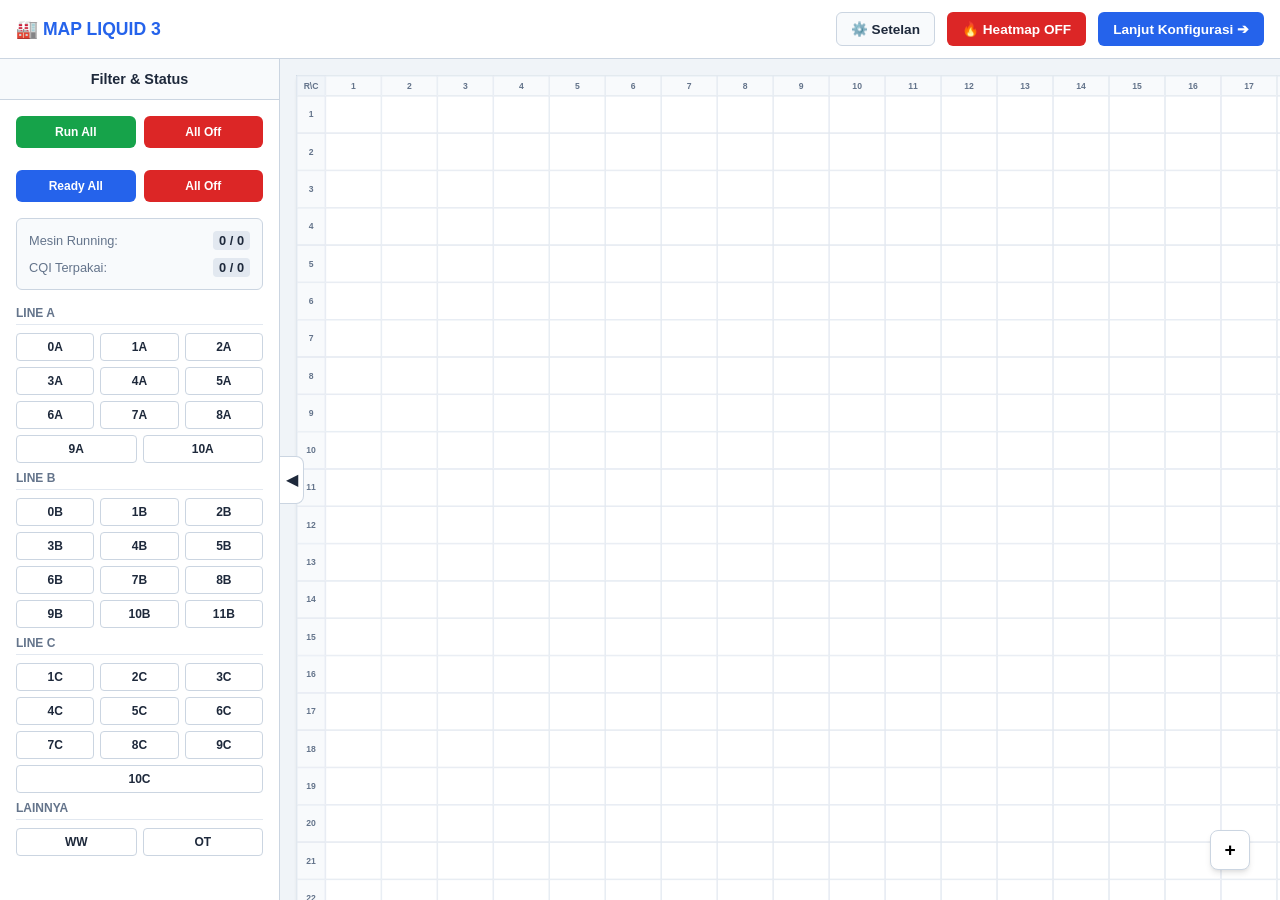
==== index.html @ 35818c17 "Add files via upload" ====
<!DOCTYPE html>
<html lang="id">
<head>
  <meta charset="UTF-8" />
  <meta name="viewport" content="width=device-width, initial-scale=1.0"/>
  <title>MAP LIQUID 3 - Factory UI</title>
  <style>
    :root{
      --bg-main:#f0f4f8; --bg-panel:#ffffff; --border:#cbd5e1; --grid-line:#e2e8f0; --text-main:#1e293b; --text-muted:#64748b;
      --running:#16a34a; --setup:#d97706; --down:#dc2626; --offplan:#e2e8f0; --offplan-text:#64748b; --cqi-ready:#2563eb; --cqi-off:#cbd5e1;
      --shadow:0 4px 6px -1px rgba(0,0,0,0.1), 0 2px 4px -1px rgba(0,0,0,0.06);
    }
    *{box-sizing:border-box;margin:0;padding:0;user-select:none}
    body{font-family:-apple-system,BlinkMacSystemFont,'Segoe UI',Roboto,sans-serif;background:var(--bg-main);color:var(--text-main);display:flex;flex-direction:column;height:100vh;overflow:hidden}

    header{background:var(--bg-panel);border-bottom:1px solid var(--border);padding:12px 16px;display:flex;justify-content:space-between;align-items:center;z-index:30;position:relative}
    .brand{font-weight:700;font-size:1.1rem;color:var(--cqi-ready);display:flex;align-items:center;gap:8px}
    .controls{display:flex;gap:12px;align-items:center}

    .btn{background:#f8fafc;color:var(--text-main);border:1px solid var(--border);padding:8px 14px;border-radius:6px;cursor:pointer;font-size:0.85rem;font-weight:600;display:inline-flex;align-items:center;gap:8px;justify-content:center}
    .btn:hover{background:#f1f5f9;border-color:#94a3b8}
    .btn-primary{background:var(--cqi-ready);color:white;border:1px solid transparent}
    .btn-primary:hover{background:#1d4ed8}
    .btn-success{background:var(--running);color:white;border:1px solid transparent}
    .btn-success:hover{background:#15803d}
    .btn-danger{background:var(--down);color:white;border:1px solid transparent}
    .btn-danger:hover{background:#b91c1c}

    .main-layout{display:flex;flex:1;overflow:hidden;position:relative}
    .side-panel{width:280px;flex-shrink:0;background:var(--bg-panel);border-right:1px solid var(--border);display:flex;flex-direction:column;transition:margin-left .3s ease;z-index:20}
    .side-panel.closed{margin-left:-280px}

    .panel-toggle-btn{position:absolute;left:280px;top:50%;transform:translateY(-50%);width:24px;height:48px;background:white;border:1px solid var(--border);border-left:none;border-radius:0 8px 8px 0;display:flex;align-items:center;justify-content:center;cursor:pointer;z-index:21}
    .side-panel.closed ~ .panel-toggle-btn{left:0}
    .panel-header{padding:12px 16px;border-bottom:1px solid var(--border);background:#f8fafc}
    .panel-header h3{font-size:.9rem;color:var(--text-main);margin:0;font-weight:600;text-align:center}
    .panel-body{padding:16px;overflow-y:auto;flex:1;display:flex;flex-direction:column;gap:16px}

    .stats-box{background:#f8fafc;border:1px solid var(--border);border-radius:6px;padding:12px;font-size:.8rem;color:var(--text-muted);display:flex;flex-direction:column;gap:8px}
    .stat-line{display:flex;justify-content:space-between;align-items:center}
    .stat-val{font-weight:700;color:var(--text-main);background:#e2e8f0;padding:2px 6px;border-radius:4px}

    .ws-group{margin-bottom:8px}
    .ws-group-title{font-size:.75rem;color:var(--text-muted);margin-bottom:8px;font-weight:700;text-transform:uppercase;border-bottom:1px solid var(--grid-line);padding-bottom:4px}
    .ws-group-buttons{display:flex;flex-wrap:wrap;gap:6px}
    .ws-btn{background:#ffffff;color:var(--text-main);border:1px solid var(--border);padding:6px 8px;border-radius:4px;cursor:pointer;font-size:.75rem;font-weight:600;flex:1 1 calc(33% - 6px);text-align:center}
    .ws-btn.active-all{background:#dcfce7;color:#166534;border-color:#22c55e}
    .ws-btn.active-partial{background:#fef9c3;color:#854d0e;border-color:#eab308}

    .map-viewport{flex:1;overflow:auto;background:var(--bg-main);position:relative;cursor:default}
    .grid-wrapper{overflow:hidden;transform-origin:top left;padding:16px}
    .factory-grid{position:relative;display:grid;border:1px solid var(--border);background:white;transform-origin:top left;box-shadow:var(--shadow);width:max-content;height:max-content;transition:padding 0.3s}

    .excel-header{background:#f8fafc;color:var(--text-muted);font-size:.75rem;font-weight:600;display:flex;align-items:center;justify-content:center;border:1px solid var(--grid-line)}
    .excel-corner{background:#f1f5f9}
    .grid-cell{border:1px solid var(--grid-line);min-width:78px;min-height:52px;display:flex;align-items:center;justify-content:center;position:relative;z-index:2}
    .grid-cell.drag-over{background:rgba(37,99,235,0.1);border:2px dashed var(--cqi-ready)}

    .line-box{position:relative;border:2px dashed #3b82f6;background:rgba(239,246,255,0.25);z-index:1;display:flex;flex-direction:column}
    .line-box .line-box-header{font-size:.75rem;font-weight:700;color:#60a5fa;background:#bfdbfe;padding:4px 8px;width:max-content}

    .node{width:94%;height:90%;display:flex;align-items:center;justify-content:center;font-weight:600;font-size:.8rem;text-align:center;cursor:pointer;border-radius:6px;position:relative}
    .node-machine.OFF{background:var(--offplan);color:var(--offplan-text);border:1px solid var(--border)}
    .node-machine.RUNNING{background:var(--running);color:white;box-shadow:0 2px 8px rgba(22,163,74,0.4)}
    .node-cqi.OFF{background:var(--cqi-off);color:var(--text-muted);border:1px solid var(--border)}
    .node-cqi.READY{background:var(--cqi-ready);color:white;box-shadow:0 2px 8px rgba(37,99,235,0.4)}
    .node-label{background:#f8fafc;color:#475569;border:1px solid #cbd5e1;font-size:.8rem;font-weight:800;border-radius:4px;box-shadow:0 1px 2px rgba(0,0,0,0.05)}

    .node-machine.planned{border:2px solid currentColor;box-shadow:0 0 0 3px white,0 0 14px rgba(37,99,235,0.55)}
    .node-cqi.planned-target{border:3px solid #0f172a;box-shadow:0 0 0 3px white,0 0 18px rgba(37,99,235,0.45)}
    .heatmap-badge{position:absolute;right:4px;top:4px;z-index:12;background:#1e293b;color:#fff;border-radius:4px;padding:1px 4px;font-size:9px;font-weight:800}

    .heatmap-legend{position:fixed;left:24px;bottom:24px;z-index:1001;background:rgba(255,255,255,0.96);border:1px solid var(--border);border-radius:10px;padding:10px 12px;box-shadow:var(--shadow);display:none}
    .heatmap-legend.active{display:block}
    .heatmap-legend-title{font-size:11px;font-weight:800;margin-bottom:7px}
    .heatmap-legend-row{display:flex;align-items:center;gap:7px;font-size:10px;margin:4px 0}
    .heatmap-dot{width:10px;height:10px;border-radius:50%;border:1px solid rgba(0,0,0,0.1)}

    .zoom-controls{position:fixed;bottom:30px;right:30px;display:flex;gap:8px;z-index:1000}
    .zoom-btn{background:white;border:1px solid var(--border);width:40px;height:40px;border-radius:8px;cursor:pointer;font-size:1.2rem;font-weight:bold;box-shadow:var(--shadow);display:inline-flex;align-items:center;justify-content:center}

    .toast-container{position:fixed;top:70px;right:24px;z-index:9999;display:flex;flex-direction:column;gap:10px}
    .toast{background:white;border-left:4px solid var(--cqi-ready);box-shadow:var(--shadow);padding:12px 16px;border-radius:6px;font-size:.85rem;font-weight:600;display:flex;align-items:center;gap:8px}
    .toast.success{border-left-color:var(--running)}

    /* MODE EDIT KUSTOMISASI */
    body.mode-edit .node { cursor: grab; }
    body.mode-edit .node:active { cursor: grabbing; }
    body.mode-edit .factory-grid { padding: 0 100px 100px 0; background:#f8fafc; }
    body.mode-edit .line-box { pointer-events: auto; cursor: pointer; transition: 0.2s; }
    body.mode-edit .line-box:hover { background: rgba(59, 130, 246, 0.4); border-style: solid; }
    
    .del-btn { position:absolute; top:-8px; right:-8px; background:#ef4444; color:white; border-radius:50%; width:20px; height:20px; font-size:10px; line-height:20px; text-align:center; cursor:pointer; display:none; z-index:15; border: 1px solid white;}
    body.mode-edit .del-btn { display:block; }
    
    /* MODAL POPUP SETTINGS & NODE EDITOR */
    .modal-overlay{position:fixed;top:0;left:0;width:100%;height:100%;background:rgba(15,23,42,0.5);display:flex;align-items:center;justify-content:center;z-index:2000;opacity:0;pointer-events:none;transition:opacity .2s ease}
    .modal-overlay.active{opacity:1;pointer-events:auto}
    .modal-card{background:white;border-radius:12px;width:380px;padding:24px;box-shadow:0 20px 25px -5px rgba(0,0,0,0.1);} /* overflow dihapus */
    .modal-card h3{margin-bottom:16px;color:var(--text-main);font-size:1.1rem;border-bottom:1px solid var(--grid-line);padding-bottom:8px;}
    
    .menu-list{display:flex;flex-direction:column;gap:10px;}
    .menu-list .btn { justify-content: flex-start; padding: 10px 14px; }
    
    .form-group{margin-bottom:12px;display:flex;flex-direction:column;gap:6px;}
    .form-group label { font-size: 0.8rem; font-weight: 700; color: var(--text-muted); }
    .form-control{border:1px solid var(--border);padding:8px 12px;border-radius:6px;outline:none;font-size:0.9rem;}
    .form-control:focus { border-color: var(--cqi-ready); }
    .modal-actions{display:flex;justify-content:flex-end;gap:8px;margin-top:24px}
  </style>
</head>
<body class="mode-landing">
  <header>
    <div class="brand">🏭 MAP LIQUID 3</div>
    <div class="controls">
      <button id="settingsBtn" class="btn" onclick="handleSettingsClick()">⚙️ Setelan</button>
      <button id="menuHeatmapBtn" class="btn btn-danger control-landing" onclick="toggleHeatmap()">🔥 Heatmap OFF</button>
      <button id="goConfigBtn" class="btn btn-primary control-landing" onclick="goToConfig()">Lanjut Konfigurasi ➔</button>
    </div>
  </header>

  <div class="toast-container" id="toastContainer"></div>

  <div class="main-layout">
    <div class="side-panel control-landing" id="sidePanel">
      <div class="panel-header"><h3>Filter & Status</h3></div>
      <div class="panel-body">
        <div style="display:flex;gap:8px">
          <button class="btn btn-success" style="flex:1;font-size:.75rem;" onclick="setAllMachinesRunning()">Run All</button>
          <button class="btn btn-danger" style="flex:1;font-size:.75rem;" onclick="setAllMachinesOff()">All Off</button>
        </div>
        <div style="display:flex;gap:8px;margin-top:6px">
          <button class="btn btn-primary" style="flex:1;font-size:.75rem;" onclick="setAllCqiReady()">Ready All</button>
          <button class="btn btn-danger" style="flex:1;font-size:.75rem;" onclick="setAllCqiOff()">All Off</button>
        </div>

        <div class="stats-box">
          <div class="stat-line"><span>Mesin Running:</span> <span class="stat-val" id="statMachine">0 / 0</span></div>
          <div class="stat-line"><span>CQI Terpakai:</span> <span class="stat-val" id="statCqi">0 / 0</span></div>
        </div>

        <div id="wsBtnContainer"></div>
      </div>
    </div>

    <div class="panel-toggle-btn control-landing" onclick="toggleSidePanel()" id="panelToggleBtn">◀</div>

    <div class="map-viewport" id="mapViewport">
      <div class="grid-wrapper" id="gridWrapper">
        <div class="factory-grid" id="factoryGrid"></div>
      </div>
    </div>

    <div class="heatmap-legend" id="heatmapLegend">
      <div class="heatmap-legend-title">🔥 MANHATTAN ROUTE (WORKSTATION ENTRY)</div>
      <div class="heatmap-legend-row"><span class="heatmap-dot" style="background: conic-gradient(#ef4444, #f59e0b, #22c55e, #3b82f6, #a855f7, #ef4444);"></span><span>Setiap CQI memiliki warna unik (Mesin, Garis & CQI)</span></div>
      <div class="heatmap-legend-row"><span>Rute: Mesin ➔ (Label WS) ➔ (Checkpoint Lintas A/B/C) ➔ CQI</span></div>
    </div>

    <div class="zoom-controls">
      <button class="zoom-btn" id="zoomOutBtn" onclick="zoomOut()" style="display:none">-</button>
      <button class="zoom-btn" id="zoomInBtn" onclick="zoomIn()">+</button>
    </div>
  </div>

  <!-- MODAL PENGATURAN (SETTINGS) -->
  <div class="modal-overlay" id="settingsModal">
    <div class="modal-card">
      <h3>Pengaturan Map</h3>
      <div class="menu-list">
         <button class="btn" onclick="activateEditMode()">✏️ Edit Map</button>
         <button class="btn" onclick="openNodeModal('machine')">➕ Tambah Mesin</button>
         <button class="btn" onclick="openNodeModal('cqi')">➕ Tambah CQI</button>
         <button class="btn" onclick="openNodeModal('label')">➕ Tambah Label</button>
         <button class="btn" onclick="openNodeModal('line')">🔲 Tambah Batas Line</button>
         <button class="btn btn-success" onclick="exportMapJson()">💾 Save map.json</button>
      </div>
      <div class="modal-actions">
         <button class="btn" onclick="closeSettingsModal()">Tutup</button>
      </div>
    </div>
  </div>

  <!-- MODAL EDITOR / PENAMBAHAN NODE -->
  <div class="modal-overlay" id="nodeModal">
    <div class="modal-card">
      <h3 id="modalTitle">Kustomisasi Object</h3>
      <div id="modalFormContainer"></div>
      <div class="modal-actions">
        <button class="btn" onclick="closeNodeModal()">Batal</button>
        <button id="modalSaveBtn" class="btn btn-primary" onclick="submitNodeModal()">Simpan</button>
      </div>
    </div>
  </div>

  <script src="brain.js"></script>
  <script>
    let mapData = { machines: [], cqis: [], labels: [], lines: [] };
    let currentZoom = null, initialFitZoom = null, showHeatmap = false, activePlanning = null;
    let editMode = false, draggedNode = null;
    let activeModalType = null, editingNodeId = null;
    let totalCols = 55, totalRows = 20;

    const mapViewport = document.getElementById('mapViewport');

    function showToast(msg, type='info'){
      const container = document.getElementById('toastContainer');
      const t = document.createElement('div'); t.className = `toast ${type}`;
      t.innerHTML = `<span>${type==='success'?'✅':'ℹ️'}</span> ${msg}`; 
      container.appendChild(t);
      setTimeout(()=> { if(t.parentNode) t.remove(); }, 2500);
    }

    let isWheelTicking = false;
    mapViewport.addEventListener('wheel', function(e){
      if (e.deltaY === 0) return;
      e.preventDefault();
      if (!isWheelTicking) {
        window.requestAnimationFrame(() => {
          mapViewport.scrollLeft += e.deltaY;
          isWheelTicking = false;
        });
        isWheelTicking = true;
      }
    }, { passive: false });

    async function loadMap(){
      try{
        const res = await fetch('https://raw.githubusercontent.com/IPCQuality/PLANING-MAKER/refs/heads/main/data/map.json');
        if (!res.ok) throw new Error(); 
        mapData = await res.json();
      } catch(e) {
        try { 
            const resL = await fetch('map.json'); 
            if (resL.ok) mapData = await resL.json(); 
        } catch(err) {}
      }

      const normalizeNode = (n) => {
        if (n.position) { n.row = n.position.row; n.col = n.position.col; }
        return n;
      };
      mapData.machines = (mapData.machines || []).map(normalizeNode);
      mapData.cqis = (mapData.cqis || []).map(normalizeNode);
      mapData.labels = (mapData.labels || []).map(normalizeNode);
      mapData.lines = mapData.lines || [];

      calculateGridBounds();
      initializeStatuses(); 
      renderWorkstationButtons();
      applyZoom(true);
    }

    function calculateGridBounds() {
      let maxR = 20, maxC = 55;
      const checkMax = (r, c) => { if(r > maxR) maxR = r; if(c > maxC) maxC = c; };
      
      mapData.machines.forEach(n => checkMax(n.row, n.col));
      mapData.cqis.forEach(n => checkMax(n.row, n.col));
      mapData.labels.forEach(n => checkMax(n.row, n.col));
      mapData.lines.forEach(l => checkMax((l.row || 1) + (l.height || 1) - 1, (l.col || 1) + (l.width || 1) - 1));

      let buffer = editMode ? 10 : 2;
      totalRows = maxR + buffer; 
      totalCols = maxC + buffer; 
    }

    function initializeStatuses(){
      try{ 
          const raw = sessionStorage.getItem('active_planning'); 
          activePlanning = raw ? JSON.parse(raw) : null; 
      }catch(e){}

      const saved = localStorage.getItem('factory_internal_storage');
      if (saved){
        try{
          const parsed = JSON.parse(saved);
          if (parsed.machines) parsed.machines.forEach(sm=>{ let m = mapData.machines.find(x=>x.id===sm.id); if(m) m.status = sm.status; });
          if (parsed.cqis) parsed.cqis.forEach(sc=>{ let c = mapData.cqis.find(x=>x.id===sc.id); if(c) c.status = sc.status; });
        }catch(e){}
      } else {
        mapData.machines.forEach(m=>m.status = m.status === 'RUNNING' ? 'RUNNING' : 'OFF');
        mapData.cqis.forEach(c=>c.status = c.status === 'READY' ? 'READY' : 'OFF');
      }

      if (activePlanning && Array.isArray(activePlanning.slots)) {
          showHeatmap = true;
          document.getElementById('menuHeatmapBtn').innerText = '🔥 Heatmap ON';
          document.getElementById('menuHeatmapBtn').className = 'btn btn-success';
          document.getElementById('heatmapLegend').classList.add('active');
      }

      renderGrid();
    }

    function renderWorkstationButtons(){
      const container = document.getElementById('wsBtnContainer'); 
      if(!container) return; 
      container.innerHTML = '';

      const groups = [
        { title: "LINE A", keys: ["0A","1A","2A","3A","4A","5A","6A","7A","8A","9A","10A"] },
        { title: "LINE B", keys: ["0B","1B","2B","3B","4B","5B","6B","7B","8B","9B","10B","11B"] },
        { title: "LINE C", keys: ["1C","2C","3C","4C","5C","6C","7C","8C","9C","10C"] },
        { title: "LAINNYA", keys: ["WW","OT"] }
      ];

      groups.forEach(g=>{
        let box = document.createElement('div'); box.className = 'ws-group';
        box.innerHTML = `<div class="ws-group-title">${g.title}</div>`;
        let btns = document.createElement('div'); btns.className = 'ws-group-buttons';
        g.keys.forEach(k=>{
          let b = document.createElement('button'); b.className = 'ws-btn'; b.innerText = k; b.id = 'ws-btn-' + k;
          b.onclick = ()=>toggleWorkstation(k); btns.appendChild(b);
        });
        box.appendChild(btns); container.appendChild(box);
      });
      updateStatsAndButtons();
    }

    function updateStatsAndButtons(){
      document.getElementById('statMachine').innerText = `${mapData.machines.filter(m=>m.status==='RUNNING').length} / ${mapData.machines.length}`;
      document.getElementById('statCqi').innerText = `${mapData.cqis.filter(c=>c.status==='READY').length} / ${mapData.cqis.length}`;
      
      if (typeof BrainAI === 'undefined' || typeof BrainAI.WORKSTATIONS === 'undefined') return;
      
      for (let k in BrainAI.WORKSTATIONS){
        let b = document.getElementById('ws-btn-' + k); if(!b) continue;
        let macs = mapData.machines.filter(m => BrainAI.WORKSTATIONS[k].some(x => BrainAI.normalizeName(m.name) === BrainAI.normalizeName(x)));
        if (macs.length === 0) { b.className = 'ws-btn'; continue; }
        if (macs.every(m => m.status === 'RUNNING')) b.className = 'ws-btn active-all';
        else if (macs.some(m => m.status === 'RUNNING')) b.className = 'ws-btn active-partial';
        else b.className = 'ws-btn';
      }
    }

    function toggleWorkstation(wsKey){
      if (typeof BrainAI === 'undefined' || typeof BrainAI.WORKSTATIONS === 'undefined' || !BrainAI.WORKSTATIONS[wsKey]) return;
      let macs = mapData.machines.filter(m => BrainAI.WORKSTATIONS[wsKey].some(x => BrainAI.normalizeName(m.name) === BrainAI.normalizeName(x)));
      let tgt = macs.every(m => m.status === 'RUNNING') ? 'OFF' : 'RUNNING';
      macs.forEach(m=>m.status = tgt); 
      renderGrid();
    }

    function toggleSidePanel(){ 
      const p = document.getElementById('sidePanel'); 
      p.classList.toggle('closed'); 
      document.getElementById('panelToggleBtn').innerText = p.classList.contains('closed') ? '▶' : '◀'; 
      setTimeout(()=>applyZoom(false), 310); 
    }

    function toggleHeatmap(){ 
      if(!activePlanning){ showToast("Tidak ada plan aktif dari Config!", "error"); return; } 
      showHeatmap = !showHeatmap;
      
      const btn = document.getElementById('menuHeatmapBtn');
      if (showHeatmap) {
          btn.innerText = '🔥 Heatmap ON';
          btn.className = 'btn btn-success';
          document.getElementById('heatmapLegend').classList.add('active');
      } else {
          btn.innerText = '🔥 Heatmap OFF';
          btn.className = 'btn btn-danger';
          document.getElementById('heatmapLegend').classList.remove('active');
      }
      renderGrid(); 
    }

    function handleSettingsClick() {
        if (editMode) {
            editMode = false;
            document.body.classList.remove('mode-edit');
            document.getElementById('settingsBtn').innerHTML = '⚙️ Setelan';
            document.getElementById('settingsBtn').classList.remove('btn-success');
            
            document.querySelectorAll('.control-landing').forEach(el => el.style.display = '');
            calculateGridBounds();
            renderGrid();
            showToast("Keluar dari Mode Edit", "success");
        } else {
            document.getElementById('settingsModal').classList.add('active');
        }
    }

    function closeSettingsModal() {
        document.getElementById('settingsModal').classList.remove('active');
    }

    function activateEditMode() {
        closeSettingsModal();
        editMode = true;
        document.body.classList.add('mode-edit');
        
        let btn = document.getElementById('settingsBtn');
        btn.innerHTML = '✔️ Selesai Edit';
        btn.classList.add('btn-success');
        
        document.querySelectorAll('.control-landing').forEach(el => el.style.display = 'none');
        
        calculateGridBounds();
        renderGrid();
        showToast("Mode Edit Aktif: Bisa Drag/Drop, Edit (Klik), atau Hapus", "info");
    }

    function cycleStatus(node, type){ 
      if (type === 'machine') {
          node.status = node.status === 'RUNNING' ? 'OFF' : 'RUNNING';
      } else if (type === 'cqi') {
          node.status = node.status === 'READY' ? 'OFF' : 'READY';
      }
      renderGrid(); 
    }

    function renderGrid(){
      const grid = document.getElementById('factoryGrid');
      grid.innerHTML = '';

      const fragment = document.createDocumentFragment();

      grid.style.gridTemplateColumns = `40px repeat(${totalCols}, 78px)`;
      grid.style.gridTemplateRows = `28px repeat(${totalRows}, 52px)`;

      const cellMap = {};

      let corner = document.createElement('div'); corner.className = 'excel-header excel-corner'; corner.innerText = 'R\\C';
      corner.style.gridRow = '1'; corner.style.gridColumn = '1'; fragment.appendChild(corner);

      for (let c=1; c<=totalCols; c++){
        let h = document.createElement('div'); h.className = 'excel-header'; h.innerText = c;
        h.style.gridRow = '1'; h.style.gridColumn = `${c+1}`; fragment.appendChild(h);
      }
      for (let r=1; r<=totalRows; r++){
        let h = document.createElement('div'); h.className = 'excel-header'; h.innerText = r;
        h.style.gridRow = `${r+1}`; h.style.gridColumn = '1'; fragment.appendChild(h);
        for (let c=1; c<=totalCols; c++){
          let cell = document.createElement('div'); cell.className = 'grid-cell'; cell.dataset.row = r; cell.dataset.col = c;
          cell.style.gridRow = `${r+1}`; cell.style.gridColumn = `${c+1}`;
          
          cell.ondragover = e => { if(editMode){ e.preventDefault(); cell.classList.add('drag-over'); } };
          cell.ondragleave = e => { cell.classList.remove('drag-over'); };
          cell.ondrop = e => handleDrop(e, r, c, cell);

          cellMap[`${r}-${c}`] = cell;
          fragment.appendChild(cell);
        }
      }

      if (Array.isArray(mapData.lines)){
        mapData.lines.forEach(line=>{
          let lEl = document.createElement('div'); lEl.className = 'line-box'; lEl.id = line.id;
          const row = Math.max(1, (line.row||1));
          const col = Math.max(1, (line.col||1));
          const width = Math.max(1, (line.width||1));
          const height = Math.max(1, (line.height||1));

          lEl.style.gridRow = `${row + 1} / span ${height}`; lEl.style.gridColumn = `${col + 1} / span ${width}`;
          if (line.borderColor) lEl.style.borderColor = line.borderColor;

          let headerStyle = line.textColor ? `style="color:${line.textColor}"` : '';
          lEl.innerHTML = `<div class="line-box-header" ${headerStyle}>${line.name}</div>`;
          
          if(editMode){
            lEl.onclick = (e) => { e.stopPropagation(); openEditModal(line, 'line'); };
          } else {
            lEl.style.pointerEvents = 'none';
          }

          fragment.appendChild(lEl);
        });
      }

      const assignments = new Map();
      const plannedCqiIds = new Set();
      const cqiColors = ['#e11d48', '#d97706', '#65a30d', '#059669', '#0891b2', '#0284c7', '#4f46e5', '#7c3aed', '#c026d3', '#be123c', '#b45309', '#4d7c0f', '#047857', '#0f766e', '#0369a1', '#4338ca', '#6d28d9', '#a21caf', '#9f1239', '#ea580c'];
      let cqiColorMap = {};

      if (activePlanning && Array.isArray(activePlanning.slots)){
        activePlanning.slots.forEach((s, idx) => {
          if (s && s.cqi && s.machines) {
            cqiColorMap[s.cqi.id] = cqiColors[idx % cqiColors.length];
            s.machines.forEach(m => assignments.set(String(m.id || m.name).trim(), s.cqi));
            if (s.machines.length > 0) plannedCqiIds.add(s.cqi.id);
          }
        });
      }

      const appendNode = (node, type) => {
        let cell = cellMap[`${node.row}-${node.col}`];
        if (!cell) return;
        let div = document.createElement('div'); div.className = `node node-${type} ${node.status || ''}`;
        div.id = node.id; div.innerHTML = `<span>${node.name}</span>`;

        if (type === 'machine') {
            let planCqi = assignments.get(String(node.id || node.name).trim());
            if (planCqi) {
                div.classList.add('planned');
                let nodeColor = cqiColorMap[planCqi.id] || '#16a34a';
                if (showHeatmap && !editMode) {
                    div.style.backgroundColor = nodeColor; div.style.borderColor = nodeColor; div.style.color = '#ffffff';
                    div.style.boxShadow = `0 2px 8px ${nodeColor}80`;
                    div.innerHTML += `<span class="heatmap-badge" style="background:#ffffff; color:${nodeColor};">${planCqi.name}</span>`;
                }
            }
        } else if (type === 'cqi') {
            if (plannedCqiIds.has(node.id)) {
                div.classList.add('planned-target');
                let nodeColor = cqiColorMap[node.id] || '#16a34a';
                if (showHeatmap && !editMode) {
                    div.style.backgroundColor = nodeColor; div.style.borderColor = nodeColor; div.style.color = '#ffffff';
                    div.style.boxShadow = `0 0 0 3px white, 0 0 18px ${nodeColor}`;
                }
            }
        }

        if (editMode) {
          div.draggable = true;
          div.ondragstart = (e) => {
            draggedNode = { id: node.id, type: type };
            e.dataTransfer.effectAllowed = 'move';
            setTimeout(() => div.style.opacity = '0.5', 0);
          };
          div.ondragend = () => { div.style.opacity = '1'; draggedNode = null; };
          div.onclick = (e) => { e.stopPropagation(); openEditModal(node, type); };

          let d = document.createElement('div'); d.className = 'del-btn'; d.innerText = 'X';
          d.onclick = (e) => { e.stopPropagation(); deleteNode(node.id, type); };
          div.appendChild(d);
        } else {
          // Bind fungsi klik secara eksplisit saat tidak dalam mode edit
          if (type === 'machine' || type === 'cqi') {
              div.onclick = (e) => {
                  e.stopPropagation();
                  cycleStatus(node, type);
              };
          }
        }
        
        cell.appendChild(div);
      };

      mapData.machines.forEach(m=>appendNode(m,'machine'));
      mapData.cqis.forEach(c=>appendNode(c,'cqi'));
      mapData.labels.forEach(l=>appendNode(l,'label'));

      if (showHeatmap && assignments.size > 0 && !editMode){
        const svgNS = "http://www.w3.org/2000/svg"; let svg = document.createElementNS(svgNS,"svg");
        svg.style.position = "absolute"; svg.style.top = "0"; svg.style.left = "0"; svg.style.width = "100%"; svg.style.height = "100%"; svg.style.pointerEvents = "none"; svg.style.zIndex = "8";
        const getCenter = (n) => ({ x: 40 + (n.col - 1) * 78 + 39, y: 28 + (n.row - 1) * 52 + 26 });

        assignments.forEach((cqiTarget, mId)=>{
          let mac = mapData.machines.find(x => String(x.id || x.name).trim() === mId);
          if (!mac || mac.status !== 'RUNNING') return;
          let tgt = mapData.cqis.find(x => String(x.id || x.name).trim() === String(cqiTarget.id || cqiTarget.name).trim());
          if (!tgt) return;

          let wsKey = (typeof BrainAI !== 'undefined') ? BrainAI.getWorkstationKey(mac.name || mac.id) : null;
          let wl = wsKey ? mapData.labels.find(l => BrainAI.normalizeName(l.name) === BrainAI.normalizeName(wsKey)) : null;
          let pathColor = cqiColorMap[tgt.id] || '#16a34a';

          let mZone = (mac.col >= 32 || (wsKey && wsKey.endsWith('C'))) ? 'C' : 'AB';
          let cZone = (tgt.col >= 32) ? 'C' : 'AB';

          let p1 = getCenter(mac); let pEnd = getCenter(tgt); let pLabel = wl ? getCenter(wl) : null;
          let pCP1 = getCenter({row: 10, col: 31}); let pCP2 = getCenter({row: 12, col: 31});

          let routePoints = [p1];
          if (pLabel) routePoints.push(pLabel);

          let cqiMatch = String(tgt.name || tgt.id).match(/\d+/);
          let cqiNum = cqiMatch ? cqiMatch[0] : null;
          let isWWorOT = (cqiNum === '24' || cqiNum === '19' || wsKey === 'WW' || wsKey === 'OT');

          if (!isWWorOT && mZone === 'AB' && cZone === 'C') { routePoints.push(pCP1, pCP2); } 
          else if (!isWWorOT && mZone === 'C' && cZone === 'AB') { routePoints.push(pCP2, pCP1); }
          routePoints.push(pEnd);

          let dPath = `M ${routePoints[0].x} ${routePoints[0].y}`;
          for (let i = 1; i < routePoints.length; i++) {
              let prev = routePoints[i - 1]; let curr = routePoints[i];
              dPath += ` L ${curr.x} ${prev.y} L ${curr.x} ${curr.y}`;
          }

          let path = document.createElementNS(svgNS, "path");
          path.setAttribute("d", dPath); path.setAttribute("fill","none"); path.setAttribute("stroke", pathColor);
          path.setAttribute("stroke-width","4"); path.setAttribute("stroke-dasharray","8,5"); path.setAttribute("stroke-linejoin","round");
          svg.appendChild(path);
        });
        fragment.appendChild(svg);
      }

      grid.appendChild(fragment);
      updateStatsAndButtons();
    }

    function handleDrop(e, r, c, cellElem){ 
      if(!editMode || !draggedNode) return; 
      e.preventDefault(); 
      cellElem.classList.remove('drag-over');

      let list = mapData[draggedNode.type + 's'];
      let targetObj = list.find(x => x.id === draggedNode.id);
      if(targetObj) {
          targetObj.row = r;
          targetObj.col = c;
          
          if(targetObj.position) { targetObj.position.row = r; targetObj.position.col = c; }
          
          renderGrid();
      }
    }

    function deleteNode(id, type){ 
      if(!confirm('Hapus Node ini?')) return; 
      mapData[type+'s'] = mapData[type+'s'].filter(x => x.id !== id); 
      renderGrid(); 
    }

    function openNodeModal(type) {
        closeSettingsModal();
        activeModalType = type;
        editingNodeId = null;
        
        let centerRow = Math.max(1, Math.floor((mapViewport.scrollTop + mapViewport.clientHeight / 2) / (52 * (currentZoom || 1))));
        let centerCol = Math.max(1, Math.floor((mapViewport.scrollLeft + mapViewport.clientWidth / 2) / (78 * (currentZoom || 1))));

        buildModalForm(type, { name: '', row: centerRow, col: centerCol });
        document.getElementById('nodeModal').classList.add('active');
    }

    function openEditModal(node, type) {
        activeModalType = type;
        editingNodeId = node.id;
        buildModalForm(type, node);
        document.getElementById('nodeModal').classList.add('active');
    }

    function buildModalForm(type, data) {
        const c = document.getElementById('modalFormContainer');
        document.getElementById('modalTitle').innerText = editingNodeId ? `Edit ${type.toUpperCase()}` : `Tambah ${type.toUpperCase()}`;
        
        let html = `<div class="form-group"><label>Nama</label><input type="text" id="nName" class="form-control" value="${data.name || ''}" placeholder="Nama..." required></div>`;
        
        if (type === 'line') {
            html += `
                <div style="display:flex; gap:10px;">
                    <div class="form-group" style="flex:1"><label>Row (Y)</label><input type="number" id="nRow" class="form-control" value="${data.row || 1}"></div>
                    <div class="form-group" style="flex:1"><label>Col (X)</label><input type="number" id="nCol" class="form-control" value="${data.col || 1}"></div>
                </div>
                <div style="display:flex; gap:10px;">
                    <div class="form-group" style="flex:1"><label>Tinggi (Rows)</label><input type="number" id="nHeight" class="form-control" value="${data.height || 4}"></div>
                    <div class="form-group" style="flex:1"><label>Lebar (Cols)</label><input type="number" id="nWidth" class="form-control" value="${data.width || 4}"></div>
                </div>
                <div class="form-group"><label>Warna Garis (Hex)</label><input type="text" id="nBorder" class="form-control" value="${data.borderColor || '#3b82f6'}"></div>
                <div class="form-group"><label>Warna Teks (Hex)</label><input type="text" id="nText" class="form-control" value="${data.textColor || '#60a5fa'}"></div>
            `;
        } else {
            html += `
                <div style="display:flex; gap:10px;">
                    <div class="form-group" style="flex:1"><label>Row (Y)</label><input type="number" id="nRow" class="form-control" value="${data.row || 1}"></div>
                    <div class="form-group" style="flex:1"><label>Col (X)</label><input type="number" id="nCol" class="form-control" value="${data.col || 1}"></div>
                </div>
            `;
            if (type === 'machine') {
                html += `
                  <div class="form-group"><label>Cluster</label><input type="text" id="nCluster" class="form-control" value="${data.cluster || ''}"></div>
                  <div class="form-group"><label>Qty Timbang</label><input type="number" id="nQty" class="form-control" value="${data.qtytimbang || 8}"></div>
                `;
            } else if (type === 'cqi') {
                html += `<div class="form-group"><label>Prioritas Mesin (Pisahkan dg koma)</label><input type="text" id="nPrio" class="form-control" value="${(data.priority||[]).join(',')}"></div>`;
            }
        }

        c.innerHTML = html;
        setTimeout(()=>{ const ni = document.getElementById('nName'); if(ni) ni.focus(); },50);
    }

    function closeNodeModal(){ document.getElementById('nodeModal').classList.remove('active'); }

    function submitNodeModal(){
      const nameEl = document.getElementById('nName');
      let name = nameEl ? nameEl.value.trim() : '';
      if(!name){ alert('Nama wajib diisi'); return; }

      let rVal = parseInt(document.getElementById('nRow').value,10) || 1;
      let cVal = parseInt(document.getElementById('nCol').value,10) || 1;

      let list = mapData[activeModalType + 's'];
      let targetObj = editingNodeId ? list.find(x => x.id === editingNodeId) : null;
      
      if (!targetObj) {
          targetObj = { id: activeModalType.toUpperCase().charAt(0) + '-' + Date.now(), status: 'OFF' };
          list.push(targetObj);
      }

      targetObj.name = name;
      targetObj.row = rVal;
      targetObj.col = cVal;
      
      targetObj.position = { row: rVal, col: cVal };

      if (activeModalType === 'line') {
          targetObj.height = parseInt(document.getElementById('nHeight').value,10) || 4;
          targetObj.width = parseInt(document.getElementById('nWidth').value,10) || 4;
          targetObj.borderColor = document.getElementById('nBorder').value || '#3b82f6';
          targetObj.textColor = document.getElementById('nText').value || '#60a5fa';
      } else if (activeModalType === 'machine') {
          targetObj.cluster = document.getElementById('nCluster') ? document.getElementById('nCluster').value : '';
          targetObj.qtytimbang = document.getElementById('nQty') ? document.getElementById('nQty').value : 8;
      } else if (activeModalType === 'cqi') {
          let prioRaw = document.getElementById('nPrio') ? document.getElementById('nPrio').value : '';
          targetObj.priority = prioRaw.split(',').map(s=>s.trim()).filter(s=>s.length>0);
      }

      closeNodeModal();
      calculateGridBounds(); 
      renderGrid();
    }

    function exportMapJson(){
      let blob = new Blob([JSON.stringify(mapData, null, 2)], { type: "application/json" });
      let a = document.createElement('a'); a.href = URL.createObjectURL(blob); a.download = "map.json"; a.click();
      closeSettingsModal();
    }

    function applyZoom(init=false){
      const currentGridWidth = 40 + (totalCols * 78);
      const currentGridHeight = 28 + (totalRows * 52);
      
      let mx = mapViewport.clientWidth / currentGridWidth;
      let my = mapViewport.clientHeight / currentGridHeight;
      let fitZoom = Math.max(mx, my);

      if (!isFinite(fitZoom) || fitZoom <= 0) fitZoom = 0.1;
      if (init || currentZoom === null) {
        currentZoom = fitZoom;
        initialFitZoom = fitZoom;
      }
      currentZoom = Math.max(0.1, Math.min(3, currentZoom));

      document.getElementById('factoryGrid').style.transform = `scale(${currentZoom})`;
      document.getElementById('gridWrapper').style.width = `${currentGridWidth * currentZoom}px`;
      document.getElementById('gridWrapper').style.height = `${currentGridHeight * currentZoom}px`;

      updateZoomButtons();
    }

    function updateZoomButtons(){
      const outBtn = document.getElementById('zoomOutBtn');
      if (!outBtn) return;
      if (initialFitZoom !== null && currentZoom > initialFitZoom + 0.01) { outBtn.style.display = 'inline-flex'; } 
      else { outBtn.style.display = 'none'; }
    }

    function zoomIn(){ currentZoom = (currentZoom || 1) + 0.1; applyZoom(); }
    function zoomOut(){ currentZoom = (currentZoom || 1) - 0.1; applyZoom(); }

    function goToConfig(){
      let runM = mapData.machines.filter(m=>m.status==='RUNNING');
      let rdyC = mapData.cqis.filter(c=>c.status==='READY');
      
      if (runM.length===0 || rdyC.length===0){ 
        showToast("Pastikan ada mesin RUNNING & CQI READY sebelum lanjut config!", "error"); 
        return; 
      }
      
      localStorage.setItem('factory_internal_storage', JSON.stringify({ machines: mapData.machines, cqis: mapData.cqis }));
      sessionStorage.setItem('planning_state', JSON.stringify({ machines: runM, cqis: rdyC, labels: mapData.labels }));
      window.location.href = 'config.html';
    }

    let resizeTimeout;
    window.addEventListener('resize', () => {
      clearTimeout(resizeTimeout);
      resizeTimeout = setTimeout(() => applyZoom(), 150);
    });

    loadMap();
  </script>
</body>
</html>
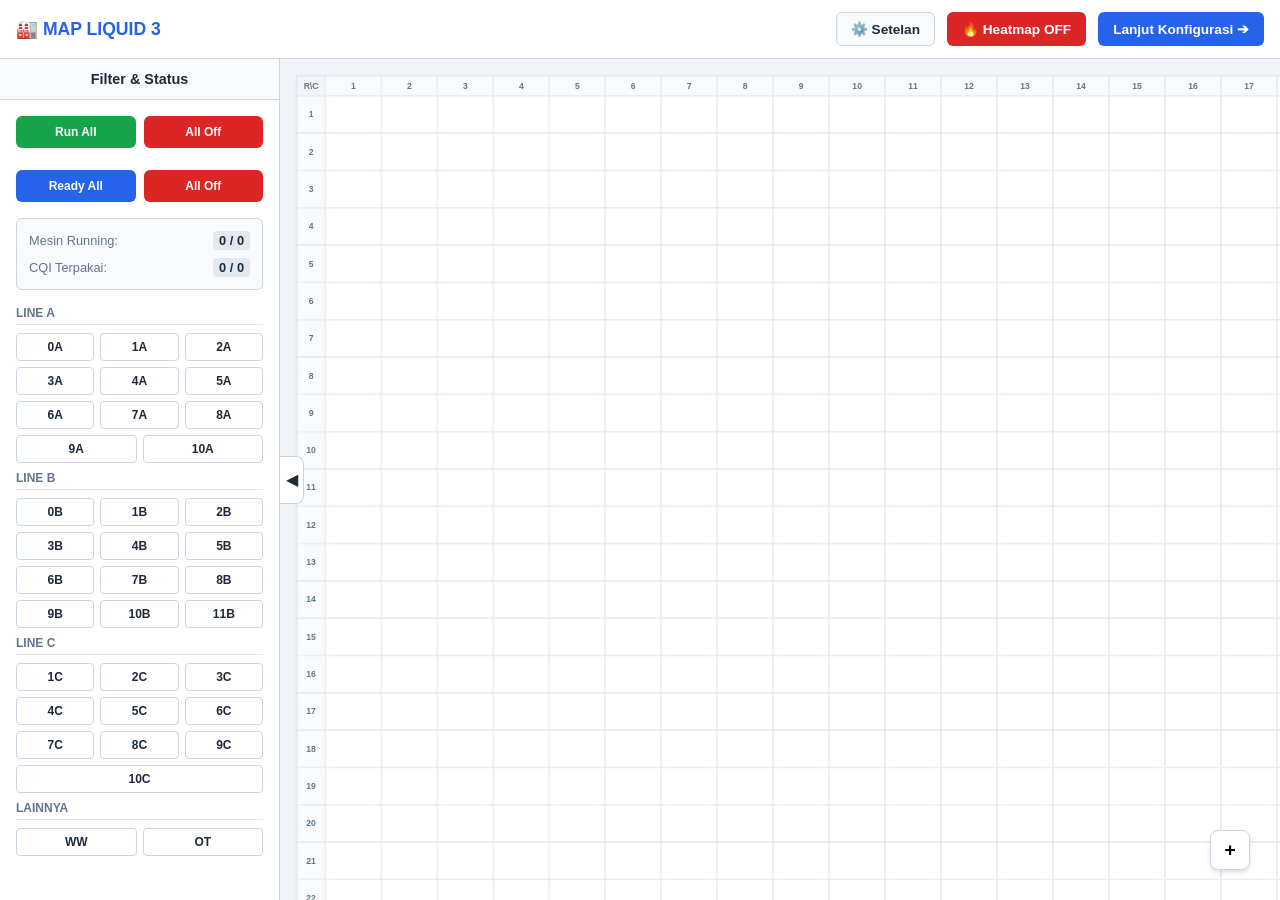
==== commit c454b808: "Add files via upload" ====
--- a/index.html
+++ b/index.html
@@ -83,7 +83,6 @@
     .toast{background:white;border-left:4px solid var(--cqi-ready);box-shadow:var(--shadow);padding:12px 16px;border-radius:6px;font-size:.85rem;font-weight:600;display:flex;align-items:center;gap:8px}
     .toast.success{border-left-color:var(--running)}
 
-    /* MODE EDIT KUSTOMISASI */
     body.mode-edit .node { cursor: grab; }
     body.mode-edit .node:active { cursor: grabbing; }
     body.mode-edit .factory-grid { padding: 0 100px 100px 0; background:#f8fafc; }
@@ -93,10 +92,9 @@
     .del-btn { position:absolute; top:-8px; right:-8px; background:#ef4444; color:white; border-radius:50%; width:20px; height:20px; font-size:10px; line-height:20px; text-align:center; cursor:pointer; display:none; z-index:15; border: 1px solid white;}
     body.mode-edit .del-btn { display:block; }
     
-    /* MODAL POPUP SETTINGS & NODE EDITOR */
     .modal-overlay{position:fixed;top:0;left:0;width:100%;height:100%;background:rgba(15,23,42,0.5);display:flex;align-items:center;justify-content:center;z-index:2000;opacity:0;pointer-events:none;transition:opacity .2s ease}
     .modal-overlay.active{opacity:1;pointer-events:auto}
-    .modal-card{background:white;border-radius:12px;width:380px;padding:24px;box-shadow:0 20px 25px -5px rgba(0,0,0,0.1);} /* overflow dihapus */
+    .modal-card{background:white;border-radius:12px;width:380px;padding:24px;box-shadow:0 20px 25px -5px rgba(0,0,0,0.1);}
     .modal-card h3{margin-bottom:16px;color:var(--text-main);font-size:1.1rem;border-bottom:1px solid var(--grid-line);padding-bottom:8px;}
     
     .menu-list{display:flex;flex-direction:column;gap:10px;}
@@ -163,7 +161,7 @@
     </div>
   </div>
 
-  <!-- MODAL PENGATURAN (SETTINGS) -->
+  <!-- MODAL PENGATURAN -->
   <div class="modal-overlay" id="settingsModal">
     <div class="modal-card">
       <h3>Pengaturan Map</h3>
@@ -181,7 +179,7 @@
     </div>
   </div>
 
-  <!-- MODAL EDITOR / PENAMBAHAN NODE -->
+  <!-- MODAL EDITOR NODE -->
   <div class="modal-overlay" id="nodeModal">
     <div class="modal-card">
       <h3 id="modalTitle">Kustomisasi Object</h3>
@@ -318,29 +316,43 @@
       updateStatsAndButtons();
     }
 
+    // PERBAIKAN 1: updateStatsAndButtons kini menggunakan BrainAI.getWorkstationKey (karena BrainAI.WORKSTATIONS telah dihapus)
     function updateStatsAndButtons(){
       document.getElementById('statMachine').innerText = `${mapData.machines.filter(m=>m.status==='RUNNING').length} / ${mapData.machines.length}`;
       document.getElementById('statCqi').innerText = `${mapData.cqis.filter(c=>c.status==='READY').length} / ${mapData.cqis.length}`;
       
-      if (typeof BrainAI === 'undefined' || typeof BrainAI.WORKSTATIONS === 'undefined') return;
-      
-      for (let k in BrainAI.WORKSTATIONS){
+      if (typeof BrainAI === 'undefined') return;
+
+      const wsKeys = ["0A","1A","2A","3A","4A","5A","6A","7A","8A","9A","10A", "0B","1B","2B","3B","4B","5B","6B","7B","8B","9B","10B","11B", "1C","2C","3C","4C","5C","6C","7C","8C","9C","10C", "WW","OT"];
+      
+      for (let k of wsKeys){
         let b = document.getElementById('ws-btn-' + k); if(!b) continue;
-        let macs = mapData.machines.filter(m => BrainAI.WORKSTATIONS[k].some(x => BrainAI.normalizeName(m.name) === BrainAI.normalizeName(x)));
+        
+        let macs = mapData.machines.filter(m => BrainAI.getWorkstationKey(m.name, mapData.labels) === k);
         if (macs.length === 0) { b.className = 'ws-btn'; continue; }
+        
         if (macs.every(m => m.status === 'RUNNING')) b.className = 'ws-btn active-all';
         else if (macs.some(m => m.status === 'RUNNING')) b.className = 'ws-btn active-partial';
         else b.className = 'ws-btn';
       }
     }
 
+    // PERBAIKAN 2: toggleWorkstation mengandalkan BrainAI.getWorkstationKey secara dinamis
     function toggleWorkstation(wsKey){
-      if (typeof BrainAI === 'undefined' || typeof BrainAI.WORKSTATIONS === 'undefined' || !BrainAI.WORKSTATIONS[wsKey]) return;
-      let macs = mapData.machines.filter(m => BrainAI.WORKSTATIONS[wsKey].some(x => BrainAI.normalizeName(m.name) === BrainAI.normalizeName(x)));
+      if (typeof BrainAI === 'undefined') return;
+      
+      let macs = mapData.machines.filter(m => BrainAI.getWorkstationKey(m.name, mapData.labels) === wsKey);
+      if (macs.length === 0) return;
+
       let tgt = macs.every(m => m.status === 'RUNNING') ? 'OFF' : 'RUNNING';
       macs.forEach(m=>m.status = tgt); 
       renderGrid();
     }
+
+    function setAllMachinesRunning(){ mapData.machines.forEach(m=>m.status='RUNNING'); renderGrid(); }
+    function setAllMachinesOff(){ mapData.machines.forEach(m=>m.status='OFF'); renderGrid(); }
+    function setAllCqiReady(){ mapData.cqis.forEach(c=>c.status='READY'); renderGrid(); }
+    function setAllCqiOff(){ mapData.cqis.forEach(c=>c.status='OFF'); renderGrid(); }
 
     function toggleSidePanel(){ 
       const p = document.getElementById('sidePanel'); 
@@ -526,7 +538,6 @@
           d.onclick = (e) => { e.stopPropagation(); deleteNode(node.id, type); };
           div.appendChild(d);
         } else {
-          // Bind fungsi klik secara eksplisit saat tidak dalam mode edit
           if (type === 'machine' || type === 'cqi') {
               div.onclick = (e) => {
                   e.stopPropagation();
@@ -553,7 +564,7 @@
           let tgt = mapData.cqis.find(x => String(x.id || x.name).trim() === String(cqiTarget.id || cqiTarget.name).trim());
           if (!tgt) return;
 
-          let wsKey = (typeof BrainAI !== 'undefined') ? BrainAI.getWorkstationKey(mac.name || mac.id) : null;
+          let wsKey = (typeof BrainAI !== 'undefined') ? BrainAI.getWorkstationKey(mac.name || mac.id, mapData.labels) : null;
           let wl = wsKey ? mapData.labels.find(l => BrainAI.normalizeName(l.name) === BrainAI.normalizeName(wsKey)) : null;
           let pathColor = cqiColorMap[tgt.id] || '#16a34a';
 
@@ -602,9 +613,7 @@
       if(targetObj) {
           targetObj.row = r;
           targetObj.col = c;
-          
           if(targetObj.position) { targetObj.position.row = r; targetObj.position.col = c; }
-          
           renderGrid();
       }
     }
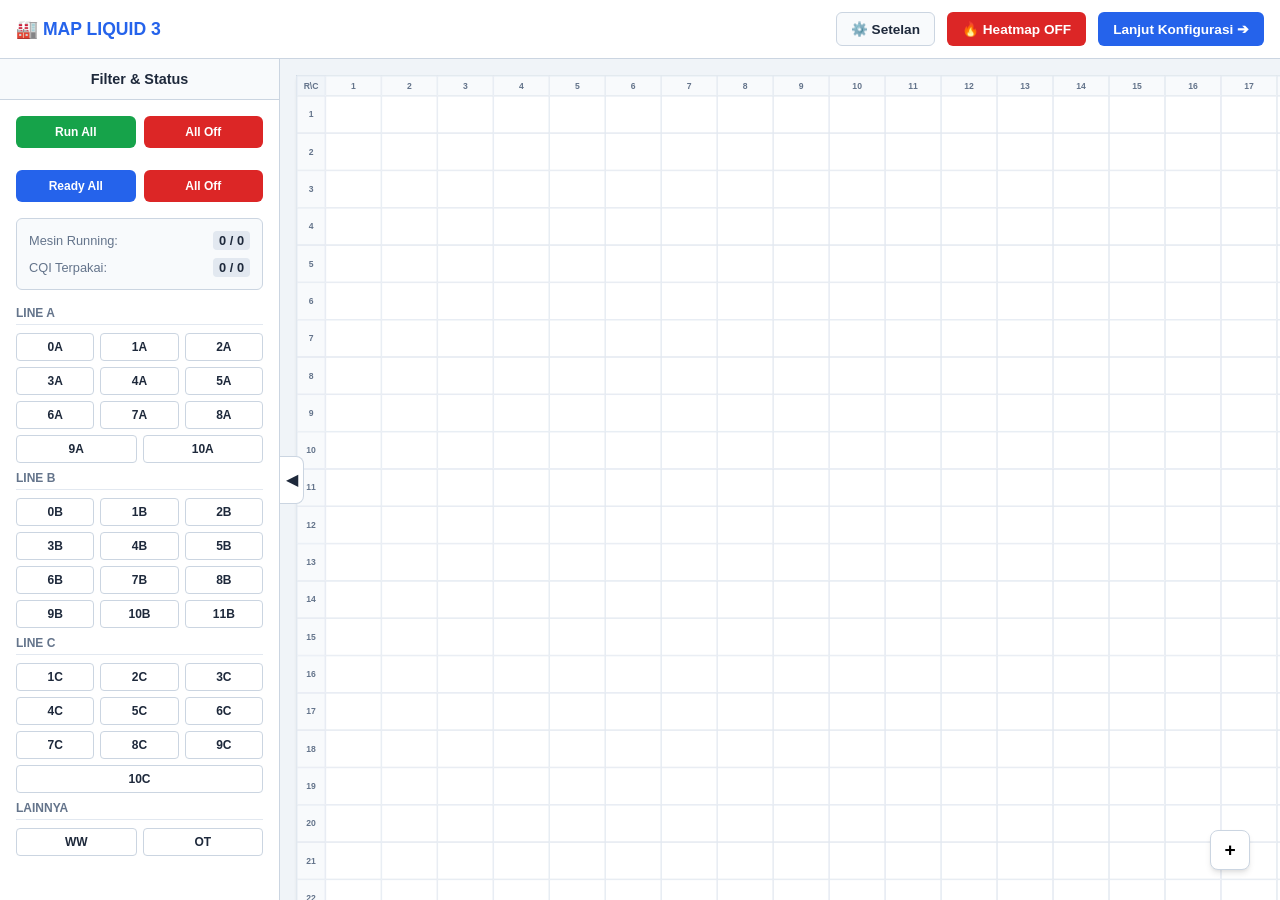
==== commit 264cd844: "Add files via upload" ====
--- a/index.html
+++ b/index.html
@@ -316,7 +316,6 @@
       updateStatsAndButtons();
     }
 
-    // PERBAIKAN 1: updateStatsAndButtons kini menggunakan BrainAI.getWorkstationKey (karena BrainAI.WORKSTATIONS telah dihapus)
     function updateStatsAndButtons(){
       document.getElementById('statMachine').innerText = `${mapData.machines.filter(m=>m.status==='RUNNING').length} / ${mapData.machines.length}`;
       document.getElementById('statCqi').innerText = `${mapData.cqis.filter(c=>c.status==='READY').length} / ${mapData.cqis.length}`;
@@ -327,7 +326,6 @@
       
       for (let k of wsKeys){
         let b = document.getElementById('ws-btn-' + k); if(!b) continue;
-        
         let macs = mapData.machines.filter(m => BrainAI.getWorkstationKey(m.name, mapData.labels) === k);
         if (macs.length === 0) { b.className = 'ws-btn'; continue; }
         
@@ -337,22 +335,42 @@
       }
     }
 
-    // PERBAIKAN 2: toggleWorkstation mengandalkan BrainAI.getWorkstationKey secara dinamis
     function toggleWorkstation(wsKey){
       if (typeof BrainAI === 'undefined') return;
-      
       let macs = mapData.machines.filter(m => BrainAI.getWorkstationKey(m.name, mapData.labels) === wsKey);
       if (macs.length === 0) return;
 
       let tgt = macs.every(m => m.status === 'RUNNING') ? 'OFF' : 'RUNNING';
-      macs.forEach(m=>m.status = tgt); 
+      macs.forEach(m => m.status = tgt); 
       renderGrid();
-    }
-
-    function setAllMachinesRunning(){ mapData.machines.forEach(m=>m.status='RUNNING'); renderGrid(); }
-    function setAllMachinesOff(){ mapData.machines.forEach(m=>m.status='OFF'); renderGrid(); }
-    function setAllCqiReady(){ mapData.cqis.forEach(c=>c.status='READY'); renderGrid(); }
-    function setAllCqiOff(){ mapData.cqis.forEach(c=>c.status='OFF'); renderGrid(); }
+      saveInternalStorage();
+    }
+
+    // Fungsi Global Button yang Diperbaiki agar berfungsi & tersimpan
+    function setAllMachinesRunning(){ 
+      mapData.machines.forEach(m => m.status = 'RUNNING'); 
+      renderGrid(); 
+      saveInternalStorage(); 
+    }
+    function setAllMachinesOff(){ 
+      mapData.machines.forEach(m => m.status = 'OFF'); 
+      renderGrid(); 
+      saveInternalStorage(); 
+    }
+    function setAllCqiReady(){ 
+      mapData.cqis.forEach(c => c.status = 'READY'); 
+      renderGrid(); 
+      saveInternalStorage(); 
+    }
+    function setAllCqiOff(){ 
+      mapData.cqis.forEach(c => c.status = 'OFF'); 
+      renderGrid(); 
+      saveInternalStorage(); 
+    }
+
+    function saveInternalStorage() {
+      localStorage.setItem('factory_internal_storage', JSON.stringify({ machines: mapData.machines, cqis: mapData.cqis }));
+    }
 
     function toggleSidePanel(){ 
       const p = document.getElementById('sidePanel'); 
@@ -421,6 +439,7 @@
           node.status = node.status === 'READY' ? 'OFF' : 'READY';
       }
       renderGrid(); 
+      saveInternalStorage();
     }
 
     function renderGrid(){
@@ -704,7 +723,6 @@
       targetObj.name = name;
       targetObj.row = rVal;
       targetObj.col = cVal;
-      
       targetObj.position = { row: rVal, col: cVal };
 
       if (activeModalType === 'line') {
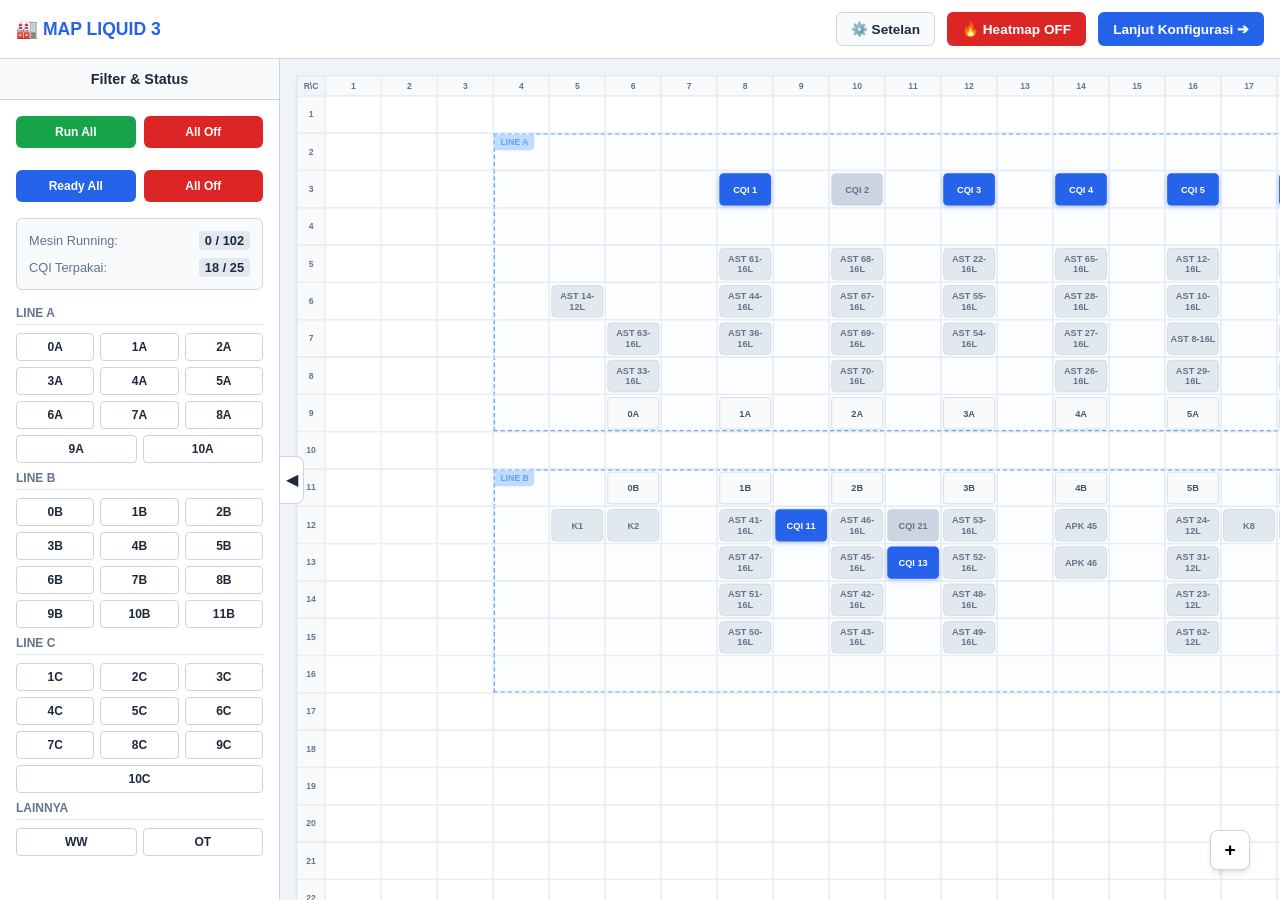
==== commit bcac7622: "Add files via upload" ====
--- a/index.html
+++ b/index.html
@@ -56,10 +56,10 @@
     .grid-cell{border:1px solid var(--grid-line);min-width:78px;min-height:52px;display:flex;align-items:center;justify-content:center;position:relative;z-index:2}
     .grid-cell.drag-over{background:rgba(37,99,235,0.1);border:2px dashed var(--cqi-ready)}
 
-    .line-box{position:relative;border:2px dashed #3b82f6;background:rgba(239,246,255,0.25);z-index:1;display:flex;flex-direction:column}
-    .line-box .line-box-header{font-size:.75rem;font-weight:700;color:#60a5fa;background:#bfdbfe;padding:4px 8px;width:max-content}
-
-    .node{width:94%;height:90%;display:flex;align-items:center;justify-content:center;font-weight:600;font-size:.8rem;text-align:center;cursor:pointer;border-radius:6px;position:relative}
+    .line-box{position:relative;border:2px dashed #3b82f6;background:rgba(239,246,255,0.25);z-index:1;display:flex;flex-direction:column;pointer-events:none}
+    .line-box .line-box-header{font-size:.75rem;font-weight:700;color:#60a5fa;background:#bfdbfe;padding:4px 8px;width:max-content;user-select:none;border-bottom-right-radius:6px;pointer-events:none}
+
+    .node{width:94%;height:90%;display:flex;align-items:center;justify-content:center;font-weight:600;font-size:.8rem;text-align:center;cursor:pointer;border-radius:6px;position:relative;z-index:4}
     .node-machine.OFF{background:var(--offplan);color:var(--offplan-text);border:1px solid var(--border)}
     .node-machine.RUNNING{background:var(--running);color:white;box-shadow:0 2px 8px rgba(22,163,74,0.4)}
     .node-cqi.OFF{background:var(--cqi-off);color:var(--text-muted);border:1px solid var(--border)}
@@ -83,26 +83,51 @@
     .toast{background:white;border-left:4px solid var(--cqi-ready);box-shadow:var(--shadow);padding:12px 16px;border-radius:6px;font-size:.85rem;font-weight:600;display:flex;align-items:center;gap:8px}
     .toast.success{border-left-color:var(--running)}
 
-    body.mode-edit .node { cursor: grab; }
+    body.mode-edit .node { cursor: grab; z-index: 10; }
     body.mode-edit .node:active { cursor: grabbing; }
     body.mode-edit .factory-grid { padding: 0 100px 100px 0; background:#f8fafc; }
-    body.mode-edit .line-box { pointer-events: auto; cursor: pointer; transition: 0.2s; }
-    body.mode-edit .line-box:hover { background: rgba(59, 130, 246, 0.4); border-style: solid; }
+    body.mode-edit .line-box { pointer-events: none; z-index: 1; }
+    body.mode-edit .line-box .line-box-header { 
+      pointer-events: auto; 
+      cursor: grab; 
+      z-index: 15; 
+      box-shadow: 0 2px 5px rgba(0,0,0,0.15); 
+      border: 1px solid rgba(0,0,0,0.15);
+      border-radius: 4px;
+      margin: 2px;
+      display: inline-flex;
+      align-items: center;
+      gap: 4px;
+      transition: transform 0.1s, box-shadow 0.1s;
+    }
+    body.mode-edit .line-box .line-box-header:hover { 
+      transform: scale(1.03); 
+      box-shadow: 0 3px 8px rgba(0,0,0,0.25);
+    }
+    body.mode-edit .line-box .line-box-header:active { 
+      cursor: grabbing; 
+    }
     
-    .del-btn { position:absolute; top:-8px; right:-8px; background:#ef4444; color:white; border-radius:50%; width:20px; height:20px; font-size:10px; line-height:20px; text-align:center; cursor:pointer; display:none; z-index:15; border: 1px solid white;}
+    .del-btn { position:absolute; top:-8px; right:-8px; background:#ef4444; color:white; border-radius:50%; width:20px; height:20px; font-size:11px; font-weight:700; line-height:20px; text-align:center; cursor:pointer; display:none; z-index:20; border: 1.5px solid white; box-shadow: 0 1px 4px rgba(0,0,0,0.25); user-select:none; }
     body.mode-edit .del-btn { display:block; }
     
-    .modal-overlay{position:fixed;top:0;left:0;width:100%;height:100%;background:rgba(15,23,42,0.5);display:flex;align-items:center;justify-content:center;z-index:2000;opacity:0;pointer-events:none;transition:opacity .2s ease}
+    .resize-handle { position:absolute; bottom:-7px; right:-7px; width:18px; height:18px; background:#2563eb; border:2px solid white; border-radius:4px; cursor:nwse-resize; display:none; z-index:25; box-shadow:0 2px 5px rgba(0,0,0,0.3); user-select:none; }
+    .resize-handle::after { content:''; position:absolute; width:6px; height:6px; border-right:2px solid white; border-bottom:2px solid white; bottom:3px; right:3px; }
+    body.mode-edit .resize-handle { display:block; }
+    
+    .modal-overlay{position:fixed;top:0;left:0;width:100%;height:100%;background:rgba(15,23,42,0.5);display:flex;align-items:center;justify-content:center;z-index:2000;opacity:0;pointer-events:none;transition:opacity .2s ease;padding:16px;}
     .modal-overlay.active{opacity:1;pointer-events:auto}
-    .modal-card{background:white;border-radius:12px;width:380px;padding:24px;box-shadow:0 20px 25px -5px rgba(0,0,0,0.1);}
+    .modal-card{background:white;border-radius:12px;width:100%;max-width:380px;padding:24px;box-shadow:0 20px 25px -5px rgba(0,0,0,0.1);box-sizing:border-box;max-height:90vh;overflow-y:auto;}
     .modal-card h3{margin-bottom:16px;color:var(--text-main);font-size:1.1rem;border-bottom:1px solid var(--grid-line);padding-bottom:8px;}
     
     .menu-list{display:flex;flex-direction:column;gap:10px;}
     .menu-list .btn { justify-content: flex-start; padding: 10px 14px; }
     
-    .form-group{margin-bottom:12px;display:flex;flex-direction:column;gap:6px;}
+    .form-group{margin-bottom:12px;display:flex;flex-direction:column;gap:6px;min-width:0;width:100%;box-sizing:border-box;}
     .form-group label { font-size: 0.8rem; font-weight: 700; color: var(--text-muted); }
-    .form-control{border:1px solid var(--border);padding:8px 12px;border-radius:6px;outline:none;font-size:0.9rem;}
+    .form-row{display:flex;gap:10px;width:100%;box-sizing:border-box;}
+    .form-row .form-group{flex:1 1 0;min-width:0;}
+    .form-control{width:100%;border:1px solid var(--border);padding:8px 12px;border-radius:6px;outline:none;font-size:0.9rem;box-sizing:border-box;background:#ffffff;color:var(--text-main);}
     .form-control:focus { border-color: var(--cqi-ready); }
     .modal-actions{display:flex;justify-content:flex-end;gap:8px;margin-top:24px}
   </style>
@@ -224,12 +249,12 @@
 
     async function loadMap(){
       try{
-        const res = await fetch('https://raw.githubusercontent.com/IPCQuality/PLANING-MAKER/refs/heads/main/data/map.json');
+        const res = await fetch('data/map.json');
         if (!res.ok) throw new Error(); 
         mapData = await res.json();
       } catch(e) {
         try { 
-            const resL = await fetch('map.json'); 
+            const resL = await fetch('https://raw.githubusercontent.com/IPCQuality/PLANING-MAKER/refs/heads/main/data/map.json'); 
             if (resL.ok) mapData = await resL.json(); 
         } catch(err) {}
       }
@@ -316,28 +341,58 @@
       updateStatsAndButtons();
     }
 
+    function getMachinesByWs(wsKey) {
+      if (!wsKey || !mapData || !mapData.machines) return [];
+      const targetWs = String(wsKey).trim().toUpperCase();
+      return mapData.machines.filter(m => {
+        // 1. Cek langsung properti workstation pada objek mesin
+        if (m.workstation && String(m.workstation).trim().toUpperCase() === targetWs) return true;
+        if (m.ws && String(m.ws).trim().toUpperCase() === targetWs) return true;
+        // 2. Gunakan BrainAI.getWorkstationKey jika ada
+        if (typeof BrainAI !== 'undefined') {
+          const keyObj = BrainAI.getWorkstationKey(m, mapData.labels);
+          if (String(keyObj).trim().toUpperCase() === targetWs) return true;
+          const keyName = BrainAI.getWorkstationKey(m.name || m.id, mapData.labels);
+          if (String(keyName).trim().toUpperCase() === targetWs) return true;
+        }
+        return false;
+      });
+    }
+
     function updateStatsAndButtons(){
-      document.getElementById('statMachine').innerText = `${mapData.machines.filter(m=>m.status==='RUNNING').length} / ${mapData.machines.length}`;
-      document.getElementById('statCqi').innerText = `${mapData.cqis.filter(c=>c.status==='READY').length} / ${mapData.cqis.length}`;
+      const statMachineEl = document.getElementById('statMachine');
+      const statCqiEl = document.getElementById('statCqi');
+      if (statMachineEl) {
+        statMachineEl.innerText = `${mapData.machines.filter(m=>m.status==='RUNNING').length} / ${mapData.machines.length}`;
+      }
+      if (statCqiEl) {
+        statCqiEl.innerText = `${mapData.cqis.filter(c=>c.status==='READY').length} / ${mapData.cqis.length}`;
+      }
       
-      if (typeof BrainAI === 'undefined') return;
-
       const wsKeys = ["0A","1A","2A","3A","4A","5A","6A","7A","8A","9A","10A", "0B","1B","2B","3B","4B","5B","6B","7B","8B","9B","10B","11B", "1C","2C","3C","4C","5C","6C","7C","8C","9C","10C", "WW","OT"];
       
       for (let k of wsKeys){
-        let b = document.getElementById('ws-btn-' + k); if(!b) continue;
-        let macs = mapData.machines.filter(m => BrainAI.getWorkstationKey(m.name, mapData.labels) === k);
-        if (macs.length === 0) { b.className = 'ws-btn'; continue; }
+        let b = document.getElementById('ws-btn-' + k); 
+        if (!b) continue;
+        let macs = getMachinesByWs(k);
+        if (macs.length === 0) { 
+          b.className = 'ws-btn'; 
+          continue; 
+        }
         
-        if (macs.every(m => m.status === 'RUNNING')) b.className = 'ws-btn active-all';
-        else if (macs.some(m => m.status === 'RUNNING')) b.className = 'ws-btn active-partial';
-        else b.className = 'ws-btn';
+        const runningCount = macs.filter(m => m.status === 'RUNNING').length;
+        if (runningCount === macs.length) {
+          b.className = 'ws-btn active-all';
+        } else if (runningCount > 0) {
+          b.className = 'ws-btn active-partial';
+        } else {
+          b.className = 'ws-btn';
+        }
       }
     }
 
     function toggleWorkstation(wsKey){
-      if (typeof BrainAI === 'undefined') return;
-      let macs = mapData.machines.filter(m => BrainAI.getWorkstationKey(m.name, mapData.labels) === wsKey);
+      let macs = getMachinesByWs(wsKey);
       if (macs.length === 0) return;
 
       let tgt = macs.every(m => m.status === 'RUNNING') ? 'OFF' : 'RUNNING';
@@ -478,22 +533,60 @@
 
       if (Array.isArray(mapData.lines)){
         mapData.lines.forEach(line=>{
-          let lEl = document.createElement('div'); lEl.className = 'line-box'; lEl.id = line.id;
+          let lEl = document.createElement('div');
+          lEl.className = 'line-box';
+          lEl.id = `line-${line.id}`;
           const row = Math.max(1, (line.row||1));
           const col = Math.max(1, (line.col||1));
           const width = Math.max(1, (line.width||1));
           const height = Math.max(1, (line.height||1));
 
-          lEl.style.gridRow = `${row + 1} / span ${height}`; lEl.style.gridColumn = `${col + 1} / span ${width}`;
+          lEl.style.gridRow = `${row + 1} / span ${height}`;
+          lEl.style.gridColumn = `${col + 1} / span ${width}`;
           if (line.borderColor) lEl.style.borderColor = line.borderColor;
 
-          let headerStyle = line.textColor ? `style="color:${line.textColor}"` : '';
-          lEl.innerHTML = `<div class="line-box-header" ${headerStyle}>${line.name}</div>`;
+          let headerEl = document.createElement('div');
+          headerEl.className = 'line-box-header';
+          if (line.textColor) headerEl.style.color = line.textColor;
+          if (line.borderColor) {
+            headerEl.style.borderColor = line.borderColor;
+          }
+          headerEl.innerText = line.name;
+          lEl.appendChild(headerEl);
           
           if(editMode){
-            lEl.onclick = (e) => { e.stopPropagation(); openEditModal(line, 'line'); };
-          } else {
-            lEl.style.pointerEvents = 'none';
+            headerEl.title = 'Klik untuk edit parameter / Tarik teks ini untuk memindahkan posisi batas line';
+            headerEl.draggable = true;
+            headerEl.ondragstart = (e) => {
+              e.stopPropagation();
+              draggedNode = { id: line.id, type: 'line' };
+              e.dataTransfer.effectAllowed = 'move';
+              setTimeout(() => { lEl.style.opacity = '0.4'; }, 0);
+            };
+            headerEl.ondragend = () => {
+              lEl.style.opacity = '1';
+              draggedNode = null;
+            };
+            headerEl.onclick = (e) => {
+              e.stopPropagation();
+              openEditModal(line, 'line');
+            };
+
+            let delBtn = document.createElement('div');
+            delBtn.className = 'del-btn';
+            delBtn.innerText = '×';
+            delBtn.title = 'Hapus Batas Line';
+            delBtn.onclick = (e) => {
+              e.stopPropagation();
+              deleteNode(line.id, 'line');
+            };
+            lEl.appendChild(delBtn);
+
+            let resizer = document.createElement('div');
+            resizer.className = 'resize-handle';
+            resizer.title = 'Tarik sudut ini untuk mengubah panjang/lebar batas line';
+            resizer.onmousedown = (e) => initResizeLine(e, line, lEl);
+            lEl.appendChild(resizer);
           }
 
           fragment.appendChild(lEl);
@@ -622,25 +715,84 @@
       updateStatsAndButtons();
     }
 
-    function handleDrop(e, r, c, cellElem){ 
-      if(!editMode || !draggedNode) return; 
-      e.preventDefault(); 
-      cellElem.classList.remove('drag-over');
-
+    function handleDropAt(r, c) {
+      if (!editMode || !draggedNode) return;
       let list = mapData[draggedNode.type + 's'];
+      if (!list) return;
       let targetObj = list.find(x => x.id === draggedNode.id);
-      if(targetObj) {
+      if (targetObj) {
           targetObj.row = r;
           targetObj.col = c;
-          if(targetObj.position) { targetObj.position.row = r; targetObj.position.col = c; }
+          if (targetObj.position) { targetObj.position.row = r; targetObj.position.col = c; }
+          calculateGridBounds();
           renderGrid();
-      }
+          showToast(`Posisi ${targetObj.name || targetObj.id} berhasil dipindahkan ke Row ${r}, Col ${c}`, 'success');
+      }
+      draggedNode = null;
+    }
+
+    function handleDrop(e, r, c, cellElem){ 
+      if (!editMode || !draggedNode) return; 
+      e.preventDefault(); 
+      if (cellElem) cellElem.classList.remove('drag-over');
+      handleDropAt(r, c);
+    }
+
+    function initResizeLine(e, line, lEl) {
+      e.stopPropagation();
+      e.preventDefault();
+      
+      const startX = e.clientX;
+      const startY = e.clientY;
+      const startWidth = line.width || 4;
+      const startHeight = line.height || 4;
+      const cellWidth = 78;
+      const cellHeight = 52;
+      const zoom = currentZoom || 1;
+      
+      let newW = startWidth;
+      let newH = startHeight;
+
+      function onMouseMove(moveEvent) {
+        moveEvent.preventDefault();
+        const deltaX = (moveEvent.clientX - startX) / zoom;
+        const deltaY = (moveEvent.clientY - startY) / zoom;
+        
+        const colsDelta = Math.round(deltaX / cellWidth);
+        const rowsDelta = Math.round(deltaY / cellHeight);
+
+        newW = Math.max(1, startWidth + colsDelta);
+        newH = Math.max(1, startHeight + rowsDelta);
+
+        lEl.style.gridColumn = `${(line.col || 1) + 1} / span ${newW}`;
+        lEl.style.gridRow = `${(line.row || 1) + 1} / span ${newH}`;
+      }
+
+      function onMouseUp() {
+        document.removeEventListener('mousemove', onMouseMove);
+        document.removeEventListener('mouseup', onMouseUp);
+        
+        line.width = newW;
+        line.height = newH;
+        calculateGridBounds();
+        renderGrid();
+        showToast(`Ukuran ${line.name} berhasil diubah: ${line.width} kolom × ${line.height} baris`, 'success');
+      }
+
+      document.addEventListener('mousemove', onMouseMove);
+      document.addEventListener('mouseup', onMouseUp);
     }
 
     function deleteNode(id, type){ 
-      if(!confirm('Hapus Node ini?')) return; 
-      mapData[type+'s'] = mapData[type+'s'].filter(x => x.id !== id); 
+      let typeLabel = type === 'line' ? 'Batas Line' : (type === 'machine' ? 'Mesin' : (type === 'cqi' ? 'CQI' : 'Label'));
+      if (!confirm(`Hapus ${typeLabel} ini?`)) return; 
+      let key = type + 's';
+      if (Array.isArray(mapData[key])) {
+        mapData[key] = mapData[key].filter(x => x.id !== id);
+      }
+      calculateGridBounds();
       renderGrid(); 
+      showToast(`${typeLabel} berhasil dihapus`, 'info');
     }
 
     function openNodeModal(type) {
@@ -670,22 +822,22 @@
         
         if (type === 'line') {
             html += `
-                <div style="display:flex; gap:10px;">
-                    <div class="form-group" style="flex:1"><label>Row (Y)</label><input type="number" id="nRow" class="form-control" value="${data.row || 1}"></div>
-                    <div class="form-group" style="flex:1"><label>Col (X)</label><input type="number" id="nCol" class="form-control" value="${data.col || 1}"></div>
+                <div class="form-row">
+                    <div class="form-group"><label>Row (Y)</label><input type="number" id="nRow" class="form-control" value="${data.row || 1}"></div>
+                    <div class="form-group"><label>Col (X)</label><input type="number" id="nCol" class="form-control" value="${data.col || 1}"></div>
                 </div>
-                <div style="display:flex; gap:10px;">
-                    <div class="form-group" style="flex:1"><label>Tinggi (Rows)</label><input type="number" id="nHeight" class="form-control" value="${data.height || 4}"></div>
-                    <div class="form-group" style="flex:1"><label>Lebar (Cols)</label><input type="number" id="nWidth" class="form-control" value="${data.width || 4}"></div>
+                <div class="form-row">
+                    <div class="form-group"><label>Tinggi (Rows)</label><input type="number" id="nHeight" class="form-control" value="${data.height || 4}"></div>
+                    <div class="form-group"><label>Lebar (Cols)</label><input type="number" id="nWidth" class="form-control" value="${data.width || 4}"></div>
                 </div>
                 <div class="form-group"><label>Warna Garis (Hex)</label><input type="text" id="nBorder" class="form-control" value="${data.borderColor || '#3b82f6'}"></div>
                 <div class="form-group"><label>Warna Teks (Hex)</label><input type="text" id="nText" class="form-control" value="${data.textColor || '#60a5fa'}"></div>
             `;
         } else {
             html += `
-                <div style="display:flex; gap:10px;">
-                    <div class="form-group" style="flex:1"><label>Row (Y)</label><input type="number" id="nRow" class="form-control" value="${data.row || 1}"></div>
-                    <div class="form-group" style="flex:1"><label>Col (X)</label><input type="number" id="nCol" class="form-control" value="${data.col || 1}"></div>
+                <div class="form-row">
+                    <div class="form-group"><label>Row (Y)</label><input type="number" id="nRow" class="form-control" value="${data.row || 1}"></div>
+                    <div class="form-group"><label>Col (X)</label><input type="number" id="nCol" class="form-control" value="${data.col || 1}"></div>
                 </div>
             `;
             if (type === 'machine') {
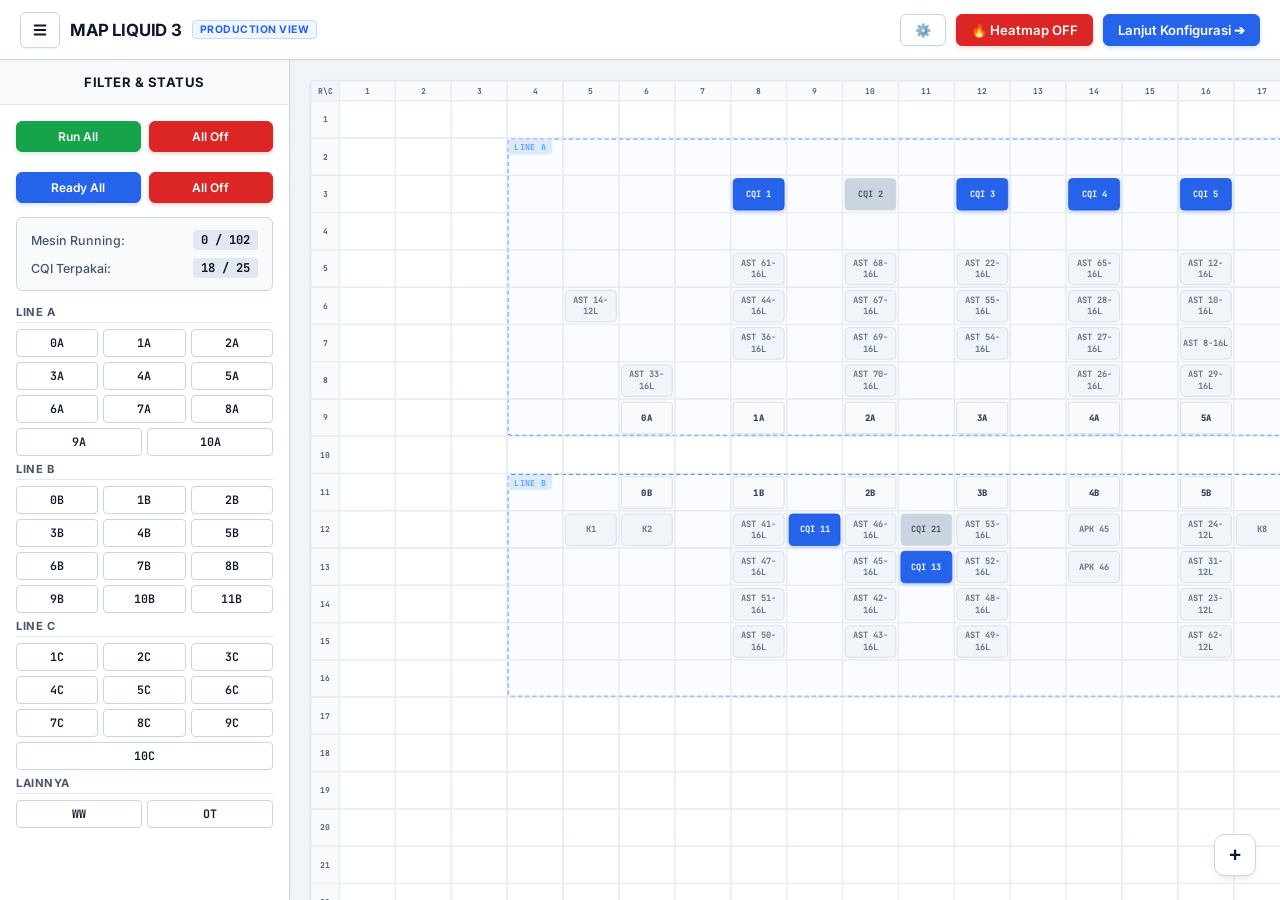
==== commit d2cb6008: "Add files via upload" ====
--- a/index.html
+++ b/index.html
@@ -4,88 +4,462 @@
   <meta charset="UTF-8" />
   <meta name="viewport" content="width=device-width, initial-scale=1.0"/>
   <title>MAP LIQUID 3 - Factory UI</title>
+  <link rel="preconnect" href="https://fonts.googleapis.com">
+  <link rel="preconnect" href="https://fonts.gstatic.com" crossorigin>
+  <link href="https://fonts.googleapis.com/css2?family=Inter:wght@400;500;600;700;800&family=JetBrains+Mono:wght@500;600;700&display=swap" rel="stylesheet">
   <style>
     :root{
-      --bg-main:#f0f4f8; --bg-panel:#ffffff; --border:#cbd5e1; --grid-line:#e2e8f0; --text-main:#1e293b; --text-muted:#64748b;
-      --running:#16a34a; --setup:#d97706; --down:#dc2626; --offplan:#e2e8f0; --offplan-text:#64748b; --cqi-ready:#2563eb; --cqi-off:#cbd5e1;
-      --shadow:0 4px 6px -1px rgba(0,0,0,0.1), 0 2px 4px -1px rgba(0,0,0,0.06);
-    }
-    *{box-sizing:border-box;margin:0;padding:0;user-select:none}
-    body{font-family:-apple-system,BlinkMacSystemFont,'Segoe UI',Roboto,sans-serif;background:var(--bg-main);color:var(--text-main);display:flex;flex-direction:column;height:100vh;overflow:hidden}
-
-    header{background:var(--bg-panel);border-bottom:1px solid var(--border);padding:12px 16px;display:flex;justify-content:space-between;align-items:center;z-index:30;position:relative}
-    .brand{font-weight:700;font-size:1.1rem;color:var(--cqi-ready);display:flex;align-items:center;gap:8px}
-    .controls{display:flex;gap:12px;align-items:center}
-
-    .btn{background:#f8fafc;color:var(--text-main);border:1px solid var(--border);padding:8px 14px;border-radius:6px;cursor:pointer;font-size:0.85rem;font-weight:600;display:inline-flex;align-items:center;gap:8px;justify-content:center}
-    .btn:hover{background:#f1f5f9;border-color:#94a3b8}
-    .btn-primary{background:var(--cqi-ready);color:white;border:1px solid transparent}
-    .btn-primary:hover{background:#1d4ed8}
-    .btn-success{background:var(--running);color:white;border:1px solid transparent}
-    .btn-success:hover{background:#15803d}
-    .btn-danger{background:var(--down);color:white;border:1px solid transparent}
-    .btn-danger:hover{background:#b91c1c}
-
-    .main-layout{display:flex;flex:1;overflow:hidden;position:relative}
-    .side-panel{width:280px;flex-shrink:0;background:var(--bg-panel);border-right:1px solid var(--border);display:flex;flex-direction:column;transition:margin-left .3s ease;z-index:20}
-    .side-panel.closed{margin-left:-280px}
-
-    .panel-toggle-btn{position:absolute;left:280px;top:50%;transform:translateY(-50%);width:24px;height:48px;background:white;border:1px solid var(--border);border-left:none;border-radius:0 8px 8px 0;display:flex;align-items:center;justify-content:center;cursor:pointer;z-index:21}
-    .side-panel.closed ~ .panel-toggle-btn{left:0}
-    .panel-header{padding:12px 16px;border-bottom:1px solid var(--border);background:#f8fafc}
-    .panel-header h3{font-size:.9rem;color:var(--text-main);margin:0;font-weight:600;text-align:center}
-    .panel-body{padding:16px;overflow-y:auto;flex:1;display:flex;flex-direction:column;gap:16px}
-
-    .stats-box{background:#f8fafc;border:1px solid var(--border);border-radius:6px;padding:12px;font-size:.8rem;color:var(--text-muted);display:flex;flex-direction:column;gap:8px}
-    .stat-line{display:flex;justify-content:space-between;align-items:center}
-    .stat-val{font-weight:700;color:var(--text-main);background:#e2e8f0;padding:2px 6px;border-radius:4px}
-
-    .ws-group{margin-bottom:8px}
-    .ws-group-title{font-size:.75rem;color:var(--text-muted);margin-bottom:8px;font-weight:700;text-transform:uppercase;border-bottom:1px solid var(--grid-line);padding-bottom:4px}
-    .ws-group-buttons{display:flex;flex-wrap:wrap;gap:6px}
-    .ws-btn{background:#ffffff;color:var(--text-main);border:1px solid var(--border);padding:6px 8px;border-radius:4px;cursor:pointer;font-size:.75rem;font-weight:600;flex:1 1 calc(33% - 6px);text-align:center}
-    .ws-btn.active-all{background:#dcfce7;color:#166534;border-color:#22c55e}
-    .ws-btn.active-partial{background:#fef9c3;color:#854d0e;border-color:#eab308}
-
-    .map-viewport{flex:1;overflow:auto;background:var(--bg-main);position:relative;cursor:default}
-    .grid-wrapper{overflow:hidden;transform-origin:top left;padding:16px}
-    .factory-grid{position:relative;display:grid;border:1px solid var(--border);background:white;transform-origin:top left;box-shadow:var(--shadow);width:max-content;height:max-content;transition:padding 0.3s}
-
-    .excel-header{background:#f8fafc;color:var(--text-muted);font-size:.75rem;font-weight:600;display:flex;align-items:center;justify-content:center;border:1px solid var(--grid-line)}
-    .excel-corner{background:#f1f5f9}
-    .grid-cell{border:1px solid var(--grid-line);min-width:78px;min-height:52px;display:flex;align-items:center;justify-content:center;position:relative;z-index:2}
-    .grid-cell.drag-over{background:rgba(37,99,235,0.1);border:2px dashed var(--cqi-ready)}
-
-    .line-box{position:relative;border:2px dashed #3b82f6;background:rgba(239,246,255,0.25);z-index:1;display:flex;flex-direction:column;pointer-events:none}
-    .line-box .line-box-header{font-size:.75rem;font-weight:700;color:#60a5fa;background:#bfdbfe;padding:4px 8px;width:max-content;user-select:none;border-bottom-right-radius:6px;pointer-events:none}
-
-    .node{width:94%;height:90%;display:flex;align-items:center;justify-content:center;font-weight:600;font-size:.8rem;text-align:center;cursor:pointer;border-radius:6px;position:relative;z-index:4}
-    .node-machine.OFF{background:var(--offplan);color:var(--offplan-text);border:1px solid var(--border)}
-    .node-machine.RUNNING{background:var(--running);color:white;box-shadow:0 2px 8px rgba(22,163,74,0.4)}
-    .node-cqi.OFF{background:var(--cqi-off);color:var(--text-muted);border:1px solid var(--border)}
-    .node-cqi.READY{background:var(--cqi-ready);color:white;box-shadow:0 2px 8px rgba(37,99,235,0.4)}
-    .node-label{background:#f8fafc;color:#475569;border:1px solid #cbd5e1;font-size:.8rem;font-weight:800;border-radius:4px;box-shadow:0 1px 2px rgba(0,0,0,0.05)}
-
-    .node-machine.planned{border:2px solid currentColor;box-shadow:0 0 0 3px white,0 0 14px rgba(37,99,235,0.55)}
-    .node-cqi.planned-target{border:3px solid #0f172a;box-shadow:0 0 0 3px white,0 0 18px rgba(37,99,235,0.45)}
-    .heatmap-badge{position:absolute;right:4px;top:4px;z-index:12;background:#1e293b;color:#fff;border-radius:4px;padding:1px 4px;font-size:9px;font-weight:800}
-
-    .heatmap-legend{position:fixed;left:24px;bottom:24px;z-index:1001;background:rgba(255,255,255,0.96);border:1px solid var(--border);border-radius:10px;padding:10px 12px;box-shadow:var(--shadow);display:none}
-    .heatmap-legend.active{display:block}
-    .heatmap-legend-title{font-size:11px;font-weight:800;margin-bottom:7px}
-    .heatmap-legend-row{display:flex;align-items:center;gap:7px;font-size:10px;margin:4px 0}
-    .heatmap-dot{width:10px;height:10px;border-radius:50%;border:1px solid rgba(0,0,0,0.1)}
-
-    .zoom-controls{position:fixed;bottom:30px;right:30px;display:flex;gap:8px;z-index:1000}
-    .zoom-btn{background:white;border:1px solid var(--border);width:40px;height:40px;border-radius:8px;cursor:pointer;font-size:1.2rem;font-weight:bold;box-shadow:var(--shadow);display:inline-flex;align-items:center;justify-content:center}
-
-    .toast-container{position:fixed;top:70px;right:24px;z-index:9999;display:flex;flex-direction:column;gap:10px}
-    .toast{background:white;border-left:4px solid var(--cqi-ready);box-shadow:var(--shadow);padding:12px 16px;border-radius:6px;font-size:.85rem;font-weight:600;display:flex;align-items:center;gap:8px}
-    .toast.success{border-left-color:var(--running)}
-
+      --bg-main: #f1f5f9;
+      --bg-panel: #ffffff;
+      --border: #cbd5e1;
+      --border-subtle: #e2e8f0;
+      --grid-line: #e2e8f0;
+      --text-main: #0f172a;
+      --text-muted: #475569;
+      --text-subtle: #94a3b8;
+      --running: #16a34a;
+      --running-hover: #15803d;
+      --running-bg: #dcfce7;
+      --setup: #d97706;
+      --down: #dc2626;
+      --down-hover: #b91c1c;
+      --offplan: #f1f5f9;
+      --offplan-text: #64748b;
+      --cqi-ready: #2563eb;
+      --cqi-ready-hover: #1d4ed8;
+      --cqi-off: #cbd5e1;
+      --radius: 8px;
+      --radius-sm: 6px;
+      --shadow-sm: 0 1px 2px 0 rgba(0, 0, 0, 0.05);
+      --shadow: 0 4px 6px -1px rgba(0, 0, 0, 0.07), 0 2px 4px -2px rgba(0, 0, 0, 0.05);
+      --shadow-lg: 0 10px 15px -3px rgba(0, 0, 0, 0.1), 0 4px 6px -4px rgba(0, 0, 0, 0.05);
+    }
+    * { box-sizing: border-box; margin: 0; padding: 0; user-select: none; }
+    body {
+      font-family: 'Inter', -apple-system, BlinkMacSystemFont, 'Segoe UI', Roboto, sans-serif;
+      background: var(--bg-main);
+      color: var(--text-main);
+      display: flex;
+      flex-direction: column;
+      height: 100vh;
+      overflow: hidden;
+      -webkit-font-smoothing: antialiased;
+    }
+
+    /* Header */
+    header {
+      background: var(--bg-panel);
+      border-bottom: 1px solid var(--border);
+      padding: 0 20px;
+      height: 60px;
+      display: flex;
+      justify-content: space-between;
+      align-items: center;
+      z-index: 30;
+      position: relative;
+      box-shadow: 0 1px 3px 0 rgba(0, 0, 0, 0.04);
+    }
+    .brand {
+      font-weight: 700;
+      font-size: 1.05rem;
+      color: var(--text-main);
+      display: flex;
+      align-items: center;
+      gap: 10px;
+      letter-spacing: -0.01em;
+    }
+    .brand span.tag {
+      font-size: 0.65rem;
+      font-weight: 700;
+      text-transform: uppercase;
+      letter-spacing: 0.5px;
+      background: #eff6ff;
+      color: var(--cqi-ready);
+      border: 1px solid #bfdbfe;
+      padding: 2px 7px;
+      border-radius: 4px;
+    }
+    .controls { display: flex; gap: 10px; align-items: center; }
+
+    /* Buttons */
+    .btn {
+      background: #ffffff;
+      color: var(--text-main);
+      border: 1px solid var(--border);
+      padding: 7px 14px;
+      border-radius: var(--radius-sm);
+      cursor: pointer;
+      font-size: 0.82rem;
+      font-weight: 600;
+      font-family: inherit;
+      display: inline-flex;
+      align-items: center;
+      gap: 8px;
+      justify-content: center;
+      transition: all 0.15s cubic-bezier(0.4, 0, 0.2, 1);
+      box-shadow: var(--shadow-sm);
+    }
+    .btn:hover { background: #f8fafc; border-color: #94a3b8; color: #0f172a; }
+    .btn:active { transform: translateY(1px); }
+    .btn:focus-visible { outline: 2px solid var(--cqi-ready); outline-offset: 2px; }
+
+    .btn-primary { background: var(--cqi-ready); color: #ffffff; border: 1px solid var(--cqi-ready); box-shadow: 0 2px 4px rgba(37,99,235,0.2); }
+    .btn-primary:hover { background: var(--cqi-ready-hover); border-color: var(--cqi-ready-hover); color: #ffffff; }
+    .btn-success { background: var(--running); color: #ffffff; border: 1px solid var(--running); box-shadow: 0 2px 4px rgba(22,163,74,0.2); }
+    .btn-success:hover { background: var(--running-hover); border-color: var(--running-hover); color: #ffffff; }
+    .btn-danger { background: var(--down); color: #ffffff; border: 1px solid var(--down); box-shadow: 0 2px 4px rgba(220,38,38,0.2); }
+    .btn-danger:hover { background: var(--down-hover); border-color: var(--down-hover); color: #ffffff; }
+
+    /* Layout & Sidebar */
+    .main-layout { display: flex; flex: 1; overflow: hidden; position: relative; }
+    .side-panel {
+      width: 290px;
+      flex-shrink: 0;
+      background: var(--bg-panel);
+      border-right: 1px solid var(--border);
+      display: flex;
+      flex-direction: column;
+      transition: margin-left .25s cubic-bezier(0.4, 0, 0.2, 1);
+      z-index: 20;
+      box-shadow: 2px 0 8px rgba(0,0,0,0.03);
+    }
+    .side-panel.closed { margin-left: -290px; }
+
+    .panel-header {
+      padding: 14px 18px;
+      border-bottom: 1px solid var(--border-subtle);
+      background: #f8fafc;
+    }
+    .panel-header h3 {
+      font-size: 0.82rem;
+      color: var(--text-main);
+      margin: 0;
+      font-weight: 700;
+      text-transform: uppercase;
+      letter-spacing: 0.5px;
+      text-align: center;
+    }
+    .panel-body {
+      padding: 16px;
+      overflow-y: auto;
+      flex: 1;
+      display: flex;
+      flex-direction: column;
+      gap: 14px;
+    }
+    .panel-body::-webkit-scrollbar { width: 5px; }
+    .panel-body::-webkit-scrollbar-thumb { background: #cbd5e1; border-radius: 4px; }
+
+    .stats-box {
+      background: #f8fafc;
+      border: 1px solid var(--border);
+      border-radius: var(--radius-sm);
+      padding: 12px 14px;
+      font-size: 0.78rem;
+      color: var(--text-muted);
+      display: flex;
+      flex-direction: column;
+      gap: 8px;
+    }
+    .stat-line { display: flex; justify-content: space-between; align-items: center; font-weight: 500; }
+    .stat-val {
+      font-family: 'JetBrains Mono', monospace;
+      font-weight: 700;
+      color: var(--text-main);
+      background: #e2e8f0;
+      padding: 2px 8px;
+      border-radius: 4px;
+      font-size: 0.76rem;
+    }
+
+    /* Workstation Buttons */
+    .ws-group { margin-bottom: 6px; }
+    .ws-group-title {
+      font-size: 0.7rem;
+      color: var(--text-muted);
+      margin-bottom: 6px;
+      font-weight: 700;
+      text-transform: uppercase;
+      letter-spacing: 0.5px;
+      border-bottom: 1px solid var(--grid-line);
+      padding-bottom: 3px;
+    }
+    .ws-group-buttons { display: flex; flex-wrap: wrap; gap: 5px; }
+    .ws-btn {
+      background: #ffffff;
+      color: var(--text-main);
+      border: 1px solid var(--border);
+      padding: 5px 6px;
+      border-radius: 4px;
+      cursor: pointer;
+      font-size: 0.73rem;
+      font-weight: 600;
+      font-family: 'JetBrains Mono', monospace;
+      flex: 1 1 calc(33.333% - 5px);
+      text-align: center;
+      transition: all 0.15s ease;
+    }
+    .ws-btn:hover { background: #f1f5f9; border-color: #94a3b8; }
+    .ws-btn.active-all {
+      background: #dcfce7;
+      color: #15803d;
+      border-color: #86efac;
+      font-weight: 700;
+      box-shadow: inset 0 0 0 1px #22c55e;
+    }
+    .ws-btn.active-partial {
+      background: #fef3c7;
+      color: #b45309;
+      border-color: #fde68a;
+      font-weight: 700;
+      box-shadow: inset 0 0 0 1px #eab308;
+    }
+
+    /* Map Viewport & Factory Grid */
+    .map-viewport {
+      flex: 1;
+      overflow: auto;
+      background: var(--bg-main);
+      position: relative;
+      cursor: default;
+    }
+    .grid-wrapper {
+      overflow: hidden;
+      transform-origin: top left;
+      padding: 20px;
+    }
+    .factory-grid {
+      position: relative;
+      display: grid;
+      border: 1px solid var(--border);
+      background: #ffffff;
+      transform-origin: top left;
+      box-shadow: var(--shadow);
+      width: max-content;
+      height: max-content;
+      transition: padding 0.3s ease;
+      border-radius: 4px;
+    }
+
+    .excel-header {
+      background: #f8fafc;
+      color: var(--text-muted);
+      font-size: 0.7rem;
+      font-weight: 600;
+      font-family: 'JetBrains Mono', monospace;
+      display: flex;
+      align-items: center;
+      justify-content: center;
+      border: 1px solid var(--grid-line);
+    }
+    .excel-corner { background: #f1f5f9; }
+    .grid-cell {
+      border: 1px solid var(--grid-line);
+      min-width: 78px;
+      min-height: 52px;
+      display: flex;
+      align-items: center;
+      justify-content: center;
+      position: relative;
+      z-index: 2;
+    }
+    .grid-cell.drag-over {
+      background: rgba(37, 99, 235, 0.08);
+      border: 2px dashed var(--cqi-ready);
+    }
+
+    .line-box {
+      position: relative;
+      border: 2px dashed #3b82f6;
+      background: rgba(239, 246, 255, 0.35);
+      z-index: 1;
+      display: flex;
+      flex-direction: column;
+      pointer-events: none;
+      border-radius: 6px;
+    }
+    .line-box .line-box-header {
+      font-size: 0.72rem;
+      font-weight: 700;
+      font-family: 'JetBrains Mono', monospace;
+      color: #1e40af;
+      background: #dbeafe;
+      padding: 3px 8px;
+      width: max-content;
+      user-select: none;
+      border-bottom-right-radius: 6px;
+      border-top-left-radius: 4px;
+      pointer-events: none;
+      letter-spacing: 0.5px;
+    }
+
+    /* Nodes: Machine, CQI, Label */
+    .node {
+      width: 94%;
+      height: 90%;
+      display: flex;
+      align-items: center;
+      justify-content: center;
+      font-weight: 700;
+      font-size: 0.76rem;
+      font-family: 'JetBrains Mono', monospace;
+      text-align: center;
+      cursor: pointer;
+      border-radius: 6px;
+      position: relative;
+      z-index: 4;
+      transition: transform 0.1s ease, box-shadow 0.1s ease;
+    }
+    .node:hover { transform: scale(1.03); }
+    .node:active { transform: scale(0.98); }
+
+    .node-machine.OFF {
+      background: var(--offplan);
+      color: var(--offplan-text);
+      border: 1px solid var(--border);
+    }
+    .node-machine.RUNNING {
+      background: var(--running);
+      color: #ffffff;
+      border: 1px solid #15803d;
+      box-shadow: 0 2px 6px rgba(22, 163, 74, 0.35);
+    }
+    .node-cqi.OFF {
+      background: var(--cqi-off);
+      color: var(--text-muted);
+      border: 1px solid var(--border);
+    }
+    .node-cqi.READY {
+      background: var(--cqi-ready);
+      color: #ffffff;
+      border: 1px solid #1d4ed8;
+      box-shadow: 0 2px 6px rgba(37, 99, 235, 0.35);
+    }
+    .node-label {
+      background: #f8fafc;
+      color: #334155;
+      border: 1px solid #cbd5e1;
+      font-size: 0.78rem;
+      font-weight: 800;
+      border-radius: 4px;
+      box-shadow: 0 1px 2px rgba(0,0,0,0.04);
+      letter-spacing: 0.5px;
+    }
+
+    .node-machine.planned {
+      box-shadow: 0 0 0 2px #ffffff, 0 0 0 4px #2563eb, 0 4px 12px rgba(37, 99, 235, 0.4);
+      border: 1.5px solid #1d4ed8;
+    }
+    .node-cqi.planned-target {
+      box-shadow: 0 0 0 2px #ffffff, 0 0 0 4px #0f172a, 0 4px 14px rgba(15, 23, 42, 0.4);
+      border: 1.5px solid #0f172a;
+    }
+    .heatmap-badge {
+      position: absolute;
+      right: 3px;
+      top: 3px;
+      z-index: 12;
+      background: #0f172a;
+      color: #ffffff;
+      border-radius: 4px;
+      padding: 1px 5px;
+      font-size: 9px;
+      font-weight: 800;
+      font-family: 'JetBrains Mono', monospace;
+      box-shadow: 0 1px 3px rgba(0,0,0,0.3);
+    }
+
+    /* Heatmap Enhancements & Density Visuals */
+    .line-box.heatmap-bottleneck {
+      border: 2.5px solid #dc2626 !important;
+      background: rgba(220, 38, 38, 0.16) !important;
+      box-shadow: inset 0 0 22px rgba(220, 38, 38, 0.22), 0 0 16px rgba(220, 38, 38, 0.28) !important;
+    }
+    .line-box.heatmap-high {
+      border: 2px dashed #ea580c !important;
+      background: rgba(234, 88, 12, 0.11) !important;
+      box-shadow: inset 0 0 16px rgba(234, 88, 12, 0.12) !important;
+    }
+    .line-box.heatmap-medium {
+      border: 2px dashed #d97706 !important;
+      background: rgba(217, 119, 6, 0.08) !important;
+    }
+    .line-box.heatmap-normal {
+      border: 1.5px dashed #3b82f6 !important;
+      background: rgba(59, 130, 246, 0.05) !important;
+    }
+    .line-box.heatmap-idle {
+      border: 1px dashed #cbd5e1 !important;
+      background: rgba(241, 245, 249, 0.25) !important;
+      opacity: 0.7;
+    }
+
+    /* Zoom Controls */
+    .zoom-controls {
+      position: fixed;
+      bottom: 24px;
+      right: 24px;
+      display: flex;
+      gap: 8px;
+      z-index: 1000;
+    }
+    .zoom-btn {
+      background: #ffffff;
+      border: 1px solid var(--border);
+      width: 42px;
+      height: 42px;
+      border-radius: 10px;
+      cursor: pointer;
+      font-size: 1.3rem;
+      font-weight: bold;
+      color: var(--text-main);
+      box-shadow: var(--shadow);
+      display: inline-flex;
+      align-items: center;
+      justify-content: center;
+      transition: all 0.15s ease;
+    }
+    .zoom-btn:hover {
+      background: #f8fafc;
+      border-color: #94a3b8;
+      transform: translateY(-2px);
+      box-shadow: var(--shadow-lg);
+    }
+    .zoom-btn:active { transform: translateY(0); }
+
+    /* Toast */
+    .toast-container {
+      position: fixed;
+      top: 72px;
+      right: 24px;
+      z-index: 9999;
+      display: flex;
+      flex-direction: column;
+      gap: 10px;
+    }
+    .toast {
+      background: #ffffff;
+      border-left: 4px solid var(--cqi-ready);
+      box-shadow: var(--shadow-lg);
+      border: 1px solid var(--border);
+      border-left-width: 4px;
+      padding: 12px 18px;
+      border-radius: var(--radius-sm);
+      font-size: 0.84rem;
+      font-weight: 600;
+      display: flex;
+      align-items: center;
+      gap: 10px;
+      color: var(--text-main);
+      animation: toastIn 0.2s cubic-bezier(0.4, 0, 0.2, 1);
+    }
+    @keyframes toastIn { from { opacity: 0; transform: translateY(-8px); } to { opacity: 1; transform: translateY(0); } }
+    .toast.success { border-left-color: var(--running); }
+
+    /* Edit Mode */
     body.mode-edit .node { cursor: grab; z-index: 10; }
     body.mode-edit .node:active { cursor: grabbing; }
-    body.mode-edit .factory-grid { padding: 0 100px 100px 0; background:#f8fafc; }
+    body.mode-edit .factory-grid { padding: 0 100px 100px 0; background: #f8fafc; }
     body.mode-edit .line-box { pointer-events: none; z-index: 1; }
     body.mode-edit .line-box .line-box-header { 
       pointer-events: auto; 
@@ -108,35 +482,188 @@
       cursor: grabbing; 
     }
     
-    .del-btn { position:absolute; top:-8px; right:-8px; background:#ef4444; color:white; border-radius:50%; width:20px; height:20px; font-size:11px; font-weight:700; line-height:20px; text-align:center; cursor:pointer; display:none; z-index:20; border: 1.5px solid white; box-shadow: 0 1px 4px rgba(0,0,0,0.25); user-select:none; }
-    body.mode-edit .del-btn { display:block; }
+    .del-btn {
+      position: absolute;
+      top: -8px;
+      right: -8px;
+      background: #ef4444;
+      color: #ffffff;
+      border-radius: 50%;
+      width: 20px;
+      height: 20px;
+      font-size: 11px;
+      font-weight: 700;
+      line-height: 20px;
+      text-align: center;
+      cursor: pointer;
+      display: none;
+      z-index: 20;
+      border: 1.5px solid #ffffff;
+      box-shadow: 0 1px 4px rgba(0,0,0,0.25);
+      user-select: none;
+    }
+    body.mode-edit .del-btn { display: block; }
     
-    .resize-handle { position:absolute; bottom:-7px; right:-7px; width:18px; height:18px; background:#2563eb; border:2px solid white; border-radius:4px; cursor:nwse-resize; display:none; z-index:25; box-shadow:0 2px 5px rgba(0,0,0,0.3); user-select:none; }
-    .resize-handle::after { content:''; position:absolute; width:6px; height:6px; border-right:2px solid white; border-bottom:2px solid white; bottom:3px; right:3px; }
-    body.mode-edit .resize-handle { display:block; }
+    .resize-handle {
+      position: absolute;
+      bottom: -7px;
+      right: -7px;
+      width: 18px;
+      height: 18px;
+      background: #2563eb;
+      border: 2px solid #ffffff;
+      border-radius: 4px;
+      cursor: nwse-resize;
+      display: none;
+      z-index: 25;
+      box-shadow: 0 2px 5px rgba(0,0,0,0.3);
+      user-select: none;
+    }
+    .resize-handle::after {
+      content: '';
+      position: absolute;
+      width: 6px;
+      height: 6px;
+      border-right: 2px solid #ffffff;
+      border-bottom: 2px solid #ffffff;
+      bottom: 3px;
+      right: 3px;
+    }
+    body.mode-edit .resize-handle { display: block; }
     
-    .modal-overlay{position:fixed;top:0;left:0;width:100%;height:100%;background:rgba(15,23,42,0.5);display:flex;align-items:center;justify-content:center;z-index:2000;opacity:0;pointer-events:none;transition:opacity .2s ease;padding:16px;}
-    .modal-overlay.active{opacity:1;pointer-events:auto}
-    .modal-card{background:white;border-radius:12px;width:100%;max-width:380px;padding:24px;box-shadow:0 20px 25px -5px rgba(0,0,0,0.1);box-sizing:border-box;max-height:90vh;overflow-y:auto;}
-    .modal-card h3{margin-bottom:16px;color:var(--text-main);font-size:1.1rem;border-bottom:1px solid var(--grid-line);padding-bottom:8px;}
+    /* Modals & Scroll Lock */
+    html:has(.modal-overlay.active),
+    body:has(.modal-overlay.active),
+    html.modal-open,
+    body.modal-open {
+      overflow: hidden !important;
+      height: 100% !important;
+      touch-action: none;
+    }
+
+    .modal-overlay {
+      position: fixed;
+      top: 0;
+      left: 0;
+      width: 100%;
+      height: 100%;
+      background: rgba(15, 23, 42, 0.55);
+      backdrop-filter: blur(4px);
+      display: flex;
+      align-items: center;
+      justify-content: center;
+      z-index: 2000;
+      opacity: 0;
+      pointer-events: none;
+      transition: opacity .2s cubic-bezier(0.4, 0, 0.2, 1);
+      padding: 16px;
+      overflow-y: auto;
+      overscroll-behavior: contain;
+    }
+    .modal-overlay.active { opacity: 1; pointer-events: auto; }
+    .modal-card {
+      background: #ffffff;
+      border-radius: 12px;
+      width: 100%;
+      max-width: 400px;
+      padding: 24px;
+      box-shadow: var(--shadow-lg);
+      border: 1px solid var(--border);
+      box-sizing: border-box;
+      max-height: 90vh;
+      overflow-y: auto;
+      overscroll-behavior: contain;
+      transform: scale(0.96) translateY(6px);
+      transition: transform 0.2s cubic-bezier(0.4, 0, 0.2, 1);
+    }
+    .modal-overlay.active .modal-card { transform: scale(1) translateY(0); }
+    .modal-card h3 {
+      margin-bottom: 16px;
+      color: var(--text-main);
+      font-size: 1.05rem;
+      font-weight: 700;
+      border-bottom: 1px solid var(--border-subtle);
+      padding-bottom: 10px;
+      letter-spacing: -0.01em;
+    }
     
-    .menu-list{display:flex;flex-direction:column;gap:10px;}
-    .menu-list .btn { justify-content: flex-start; padding: 10px 14px; }
+    .menu-list { display: flex; flex-direction: column; gap: 10px; }
+    .menu-list .btn { justify-content: flex-start; padding: 10px 14px; font-size: 0.85rem; }
     
-    .form-group{margin-bottom:12px;display:flex;flex-direction:column;gap:6px;min-width:0;width:100%;box-sizing:border-box;}
-    .form-group label { font-size: 0.8rem; font-weight: 700; color: var(--text-muted); }
-    .form-row{display:flex;gap:10px;width:100%;box-sizing:border-box;}
-    .form-row .form-group{flex:1 1 0;min-width:0;}
-    .form-control{width:100%;border:1px solid var(--border);padding:8px 12px;border-radius:6px;outline:none;font-size:0.9rem;box-sizing:border-box;background:#ffffff;color:var(--text-main);}
-    .form-control:focus { border-color: var(--cqi-ready); }
-    .modal-actions{display:flex;justify-content:flex-end;gap:8px;margin-top:24px}
+    .form-group { margin-bottom: 14px; display: flex; flex-direction: column; gap: 6px; min-width: 0; width: 100%; box-sizing: border-box; }
+    .form-group label { font-size: 0.78rem; font-weight: 700; color: var(--text-muted); text-transform: uppercase; letter-spacing: 0.5px; }
+    .form-row { display: flex; gap: 10px; width: 100%; box-sizing: border-box; }
+    .form-row .form-group { flex: 1 1 0; min-width: 0; }
+    .form-control {
+      width: 100%;
+      border: 1px solid var(--border);
+      padding: 9px 12px;
+      border-radius: var(--radius-sm);
+      outline: none;
+      font-size: 0.88rem;
+      font-family: inherit;
+      box-sizing: border-box;
+      background: #ffffff;
+      color: var(--text-main);
+      transition: border-color 0.15s ease, box-shadow 0.15s ease;
+    }
+    .form-control:focus { border-color: var(--cqi-ready); box-shadow: 0 0 0 3px rgba(37,99,235,0.12); }
+    .modal-actions { display: flex; justify-content: flex-end; gap: 8px; margin-top: 24px; }
+
+    /* Mobile Responsiveness */
+    @media (max-width: 768px) {
+      header {
+        height: auto;
+        padding: 12px 16px;
+        flex-wrap: wrap;
+        gap: 12px;
+        justify-content: center;
+      }
+      .brand { margin-bottom: 4px; }
+      .controls {
+        flex-wrap: wrap;
+        width: 100%;
+        justify-content: center;
+        gap: 8px;
+      }
+      .btn {
+        flex: 1 1 auto;
+        font-size: 0.75rem;
+        padding: 8px 10px;
+      }
+      .toast-container {
+        top: 100px;
+        right: 16px;
+        left: 16px;
+        align-items: stretch;
+      }
+      .zoom-controls {
+        bottom: 16px;
+        right: 16px;
+      }
+      .modal-card {
+        padding: 16px;
+        margin: 16px;
+        max-height: 80vh;
+      }
+    }
   </style>
 </head>
 <body class="mode-landing">
   <header>
-    <div class="brand">🏭 MAP LIQUID 3</div>
+    <div style="display: flex; align-items: center; gap: 10px;">
+      <button id="sidebarToggleBtn" class="btn control-landing" onclick="toggleSidePanel()" title="Filter & Status" style="padding: 6px 10px; font-size: 1.15rem; font-weight: 700; line-height: 1; display: inline-flex; align-items: center; justify-content: center; min-width: 38px; height: 36px;">
+        <svg width="18" height="18" viewBox="0 0 20 20" fill="currentColor" style="display: block;">
+          <path fill-rule="evenodd" d="M3 5a1 1 0 011-1h12a1 1 0 110 2H4a1 1 0 01-1-1zM3 10a1 1 0 011-1h12a1 1 0 110 2H4a1 1 0 01-1-1zM3 15a1 1 0 011-1h12a1 1 0 110 2H4a1 1 0 01-1-1z" clip-rule="evenodd"/>
+        </svg>
+      </button>
+      <div class="brand">
+        MAP LIQUID 3
+        <span class="tag">Production View</span>
+      </div>
+    </div>
     <div class="controls">
-      <button id="settingsBtn" class="btn" onclick="handleSettingsClick()">⚙️ Setelan</button>
+      <button id="settingsBtn" class="btn" onclick="handleSettingsClick()">⚙️</button>
       <button id="menuHeatmapBtn" class="btn btn-danger control-landing" onclick="toggleHeatmap()">🔥 Heatmap OFF</button>
       <button id="goConfigBtn" class="btn btn-primary control-landing" onclick="goToConfig()">Lanjut Konfigurasi ➔</button>
     </div>
@@ -166,18 +693,10 @@
       </div>
     </div>
 
-    <div class="panel-toggle-btn control-landing" onclick="toggleSidePanel()" id="panelToggleBtn">◀</div>
-
     <div class="map-viewport" id="mapViewport">
       <div class="grid-wrapper" id="gridWrapper">
         <div class="factory-grid" id="factoryGrid"></div>
       </div>
-    </div>
-
-    <div class="heatmap-legend" id="heatmapLegend">
-      <div class="heatmap-legend-title">🔥 MANHATTAN ROUTE (WORKSTATION ENTRY)</div>
-      <div class="heatmap-legend-row"><span class="heatmap-dot" style="background: conic-gradient(#ef4444, #f59e0b, #22c55e, #3b82f6, #a855f7, #ef4444);"></span><span>Setiap CQI memiliki warna unik (Mesin, Garis & CQI)</span></div>
-      <div class="heatmap-legend-row"><span>Rute: Mesin ➔ (Label WS) ➔ (Checkpoint Lintas A/B/C) ➔ CQI</span></div>
     </div>
 
     <div class="zoom-controls">
@@ -259,13 +778,19 @@
         } catch(err) {}
       }
 
+      if (!mapData || typeof mapData !== 'object') {
+        mapData = { machines: [], cqis: [], labels: [], lines: [] };
+        showToast('Gagal memuat peta layout (map.json). Periksa file data.', 'info');
+      }
+
       const normalizeNode = (n) => {
+        if (!n) return null;
         if (n.position) { n.row = n.position.row; n.col = n.position.col; }
         return n;
       };
-      mapData.machines = (mapData.machines || []).map(normalizeNode);
-      mapData.cqis = (mapData.cqis || []).map(normalizeNode);
-      mapData.labels = (mapData.labels || []).map(normalizeNode);
+      mapData.machines = (mapData.machines || []).map(normalizeNode).filter(Boolean);
+      mapData.cqis = (mapData.cqis || []).map(normalizeNode).filter(Boolean);
+      mapData.labels = (mapData.labels || []).map(normalizeNode).filter(Boolean);
       mapData.lines = mapData.lines || [];
 
       calculateGridBounds();
@@ -310,7 +835,6 @@
           showHeatmap = true;
           document.getElementById('menuHeatmapBtn').innerText = '🔥 Heatmap ON';
           document.getElementById('menuHeatmapBtn').className = 'btn btn-success';
-          document.getElementById('heatmapLegend').classList.add('active');
       }
 
       renderGrid();
@@ -430,7 +954,18 @@
     function toggleSidePanel(){ 
       const p = document.getElementById('sidePanel'); 
       p.classList.toggle('closed'); 
-      document.getElementById('panelToggleBtn').innerText = p.classList.contains('closed') ? '▶' : '◀'; 
+      const btn = document.getElementById('sidebarToggleBtn');
+      if (btn) {
+        if (p.classList.contains('closed')) {
+          btn.style.background = '#ffffff';
+          btn.style.borderColor = 'var(--border)';
+          btn.style.color = 'var(--text-main)';
+        } else {
+          btn.style.background = '#eff6ff';
+          btn.style.borderColor = '#bfdbfe';
+          btn.style.color = 'var(--cqi-ready)';
+        }
+      }
       setTimeout(()=>applyZoom(false), 310); 
     }
 
@@ -442,11 +977,9 @@
       if (showHeatmap) {
           btn.innerText = '🔥 Heatmap ON';
           btn.className = 'btn btn-success';
-          document.getElementById('heatmapLegend').classList.add('active');
       } else {
           btn.innerText = '🔥 Heatmap OFF';
           btn.className = 'btn btn-danger';
-          document.getElementById('heatmapLegend').classList.remove('active');
       }
       renderGrid(); 
     }
@@ -531,6 +1064,12 @@
         }
       }
 
+      // 1. Hitung Heatmap State & Densitas Beban Line
+      let heatmapState = null;
+      if (activePlanning && Array.isArray(activePlanning.slots) && typeof BrainAI !== 'undefined' && typeof BrainAI.calculateHeatmapState === 'function') {
+        heatmapState = BrainAI.calculateHeatmapState(activePlanning.slots, mapData);
+      }
+
       if (Array.isArray(mapData.lines)){
         mapData.lines.forEach(line=>{
           let lEl = document.createElement('div');
@@ -552,6 +1091,7 @@
             headerEl.style.borderColor = line.borderColor;
           }
           headerEl.innerText = line.name;
+
           lEl.appendChild(headerEl);
           
           if(editMode){
@@ -595,13 +1135,19 @@
 
       const assignments = new Map();
       const plannedCqiIds = new Set();
-      const cqiColors = ['#e11d48', '#d97706', '#65a30d', '#059669', '#0891b2', '#0284c7', '#4f46e5', '#7c3aed', '#c026d3', '#be123c', '#b45309', '#4d7c0f', '#047857', '#0f766e', '#0369a1', '#4338ca', '#6d28d9', '#a21caf', '#9f1239', '#ea580c'];
       let cqiColorMap = {};
 
+      if (heatmapState && heatmapState.cqiColorMap) {
+        cqiColorMap = heatmapState.cqiColorMap;
+      }
+
       if (activePlanning && Array.isArray(activePlanning.slots)){
+        const fallbackColors = ['#be123c', '#ea580c', '#d97706', '#4f46e5', '#0284c7', '#059669', '#7c3aed', '#c026d3', '#0891b2', '#16a34a'];
         activePlanning.slots.forEach((s, idx) => {
           if (s && s.cqi && s.machines) {
-            cqiColorMap[s.cqi.id] = cqiColors[idx % cqiColors.length];
+            if (!cqiColorMap[s.cqi.id]) {
+              cqiColorMap[s.cqi.id] = fallbackColors[idx % fallbackColors.length];
+            }
             s.machines.forEach(m => assignments.set(String(m.id || m.name).trim(), s.cqi));
             if (s.machines.length > 0) plannedCqiIds.add(s.cqi.id);
           }
@@ -676,36 +1222,29 @@
           let tgt = mapData.cqis.find(x => String(x.id || x.name).trim() === String(cqiTarget.id || cqiTarget.name).trim());
           if (!tgt) return;
 
-          let wsKey = (typeof BrainAI !== 'undefined') ? BrainAI.getWorkstationKey(mac.name || mac.id, mapData.labels) : null;
-          let wl = wsKey ? mapData.labels.find(l => BrainAI.normalizeName(l.name) === BrainAI.normalizeName(wsKey)) : null;
           let pathColor = cqiColorMap[tgt.id] || '#16a34a';
 
-          let mZone = (mac.col >= 32 || (wsKey && wsKey.endsWith('C'))) ? 'C' : 'AB';
-          let cZone = (tgt.col >= 32) ? 'C' : 'AB';
-
-          let p1 = getCenter(mac); let pEnd = getCenter(tgt); let pLabel = wl ? getCenter(wl) : null;
-          let pCP1 = getCenter({row: 10, col: 31}); let pCP2 = getCenter({row: 12, col: 31});
-
-          let routePoints = [p1];
-          if (pLabel) routePoints.push(pLabel);
-
-          let cqiMatch = String(tgt.name || tgt.id).match(/\d+/);
-          let cqiNum = cqiMatch ? cqiMatch[0] : null;
-          let isWWorOT = (cqiNum === '24' || cqiNum === '19' || wsKey === 'WW' || wsKey === 'OT');
-
-          if (!isWWorOT && mZone === 'AB' && cZone === 'C') { routePoints.push(pCP1, pCP2); } 
-          else if (!isWWorOT && mZone === 'C' && cZone === 'AB') { routePoints.push(pCP2, pCP1); }
-          routePoints.push(pEnd);
-
-          let dPath = `M ${routePoints[0].x} ${routePoints[0].y}`;
-          for (let i = 1; i < routePoints.length; i++) {
-              let prev = routePoints[i - 1]; let curr = routePoints[i];
-              dPath += ` L ${curr.x} ${prev.y} L ${curr.x} ${curr.y}`;
+          // Gunakan logika rute lorong cerdas dari BrainAI agar garis tidak memotong/menerobos blok mesin
+          let waypoints = (typeof BrainAI !== 'undefined' && typeof BrainAI.getAisleWaypoints === 'function')
+            ? BrainAI.getAisleWaypoints(mac, tgt, mapData.labels)
+            : [mac, tgt];
+
+          if (!waypoints || waypoints.length === 0) return;
+
+          let pixelPoints = waypoints.map(pt => getCenter(pt));
+          let dPath = `M ${pixelPoints[0].x} ${pixelPoints[0].y}`;
+          for (let i = 1; i < pixelPoints.length; i++) {
+              dPath += ` L ${pixelPoints[i].x} ${pixelPoints[i].y}`;
           }
 
           let path = document.createElementNS(svgNS, "path");
-          path.setAttribute("d", dPath); path.setAttribute("fill","none"); path.setAttribute("stroke", pathColor);
-          path.setAttribute("stroke-width","4"); path.setAttribute("stroke-dasharray","8,5"); path.setAttribute("stroke-linejoin","round");
+          path.setAttribute("d", dPath);
+          path.setAttribute("fill", "none");
+          path.setAttribute("stroke", pathColor);
+          path.setAttribute("stroke-width", "4");
+          path.setAttribute("stroke-dasharray", "8,5");
+          path.setAttribute("stroke-linejoin", "round");
+          path.setAttribute("stroke-linecap", "round");
           svg.appendChild(path);
         });
         fragment.appendChild(svg);
@@ -953,7 +1492,34 @@
       resizeTimeout = setTimeout(() => applyZoom(), 150);
     });
 
+    // Universal Modal Scroll Lock Manager & Backdrop handlers
+    function updateModalScrollLock() {
+      const hasActiveModal = document.querySelector('.modal-overlay.active') !== null;
+      if (hasActiveModal) {
+        document.documentElement.classList.add('modal-open');
+        document.body.classList.add('modal-open');
+      } else {
+        document.documentElement.classList.remove('modal-open');
+        document.body.classList.remove('modal-open');
+      }
+    }
+
+    const modalObserver = new MutationObserver(updateModalScrollLock);
+    document.querySelectorAll('.modal-overlay').forEach(modal => {
+      modalObserver.observe(modal, { attributes: true, attributeFilter: ['class', 'style'] });
+      modal.addEventListener('wheel', (e) => {
+        if (e.target === modal) e.preventDefault();
+      }, { passive: false });
+      modal.addEventListener('touchmove', (e) => {
+        if (e.target === modal) e.preventDefault();
+      }, { passive: false });
+    });
+
     loadMap();
+
+    window.goToConfig = goToConfig;
+    window.zoomIn = zoomIn;
+    window.zoomOut = zoomOut;
   </script>
 </body>
 </html>
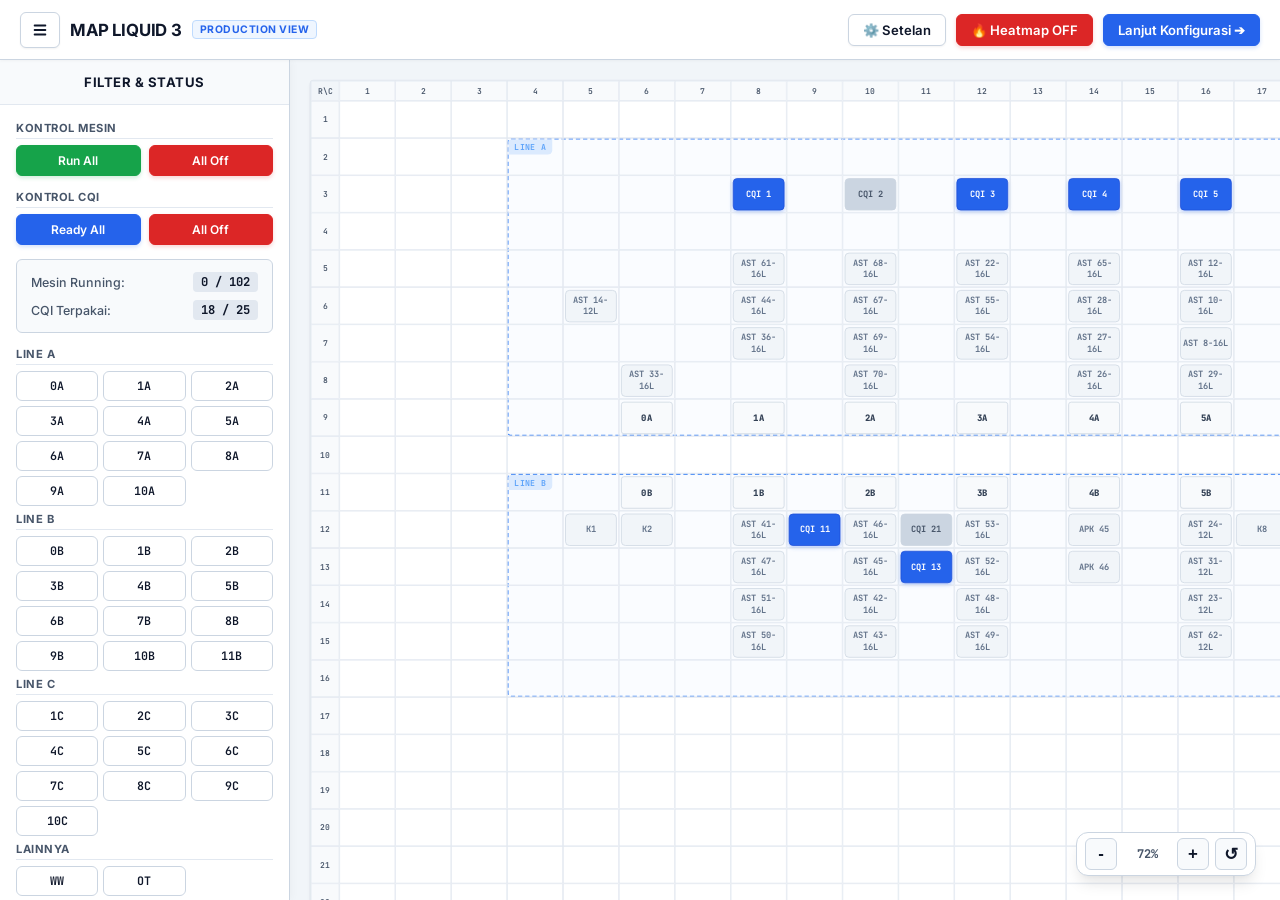
==== commit f655a1fd: "Add files via upload" ====
--- a/index.html
+++ b/index.html
@@ -1,1366 +1,1954 @@
-<!DOCTYPE html>
+<!doctype html>
 <html lang="id">
-<head>
-  <meta charset="UTF-8" />
-  <meta name="viewport" content="width=device-width, initial-scale=1.0"/>
-  <title>MAP LIQUID 3 - Factory UI</title>
-  <link rel="preconnect" href="https://fonts.googleapis.com">
-  <link rel="preconnect" href="https://fonts.gstatic.com" crossorigin>
-  <link href="https://fonts.googleapis.com/css2?family=Inter:wght@400;500;600;700;800&family=JetBrains+Mono:wght@500;600;700&display=swap" rel="stylesheet">
-  <style>
-    :root{
-      --bg-main: #f1f5f9;
-      --bg-panel: #ffffff;
-      --border: #cbd5e1;
-      --border-subtle: #e2e8f0;
-      --grid-line: #e2e8f0;
-      --text-main: #0f172a;
-      --text-muted: #475569;
-      --text-subtle: #94a3b8;
-      --running: #16a34a;
-      --running-hover: #15803d;
-      --running-bg: #dcfce7;
-      --setup: #d97706;
-      --down: #dc2626;
-      --down-hover: #b91c1c;
-      --offplan: #f1f5f9;
-      --offplan-text: #64748b;
-      --cqi-ready: #2563eb;
-      --cqi-ready-hover: #1d4ed8;
-      --cqi-off: #cbd5e1;
-      --radius: 8px;
-      --radius-sm: 6px;
-      --shadow-sm: 0 1px 2px 0 rgba(0, 0, 0, 0.05);
-      --shadow: 0 4px 6px -1px rgba(0, 0, 0, 0.07), 0 2px 4px -2px rgba(0, 0, 0, 0.05);
-      --shadow-lg: 0 10px 15px -3px rgba(0, 0, 0, 0.1), 0 4px 6px -4px rgba(0, 0, 0, 0.05);
-    }
-    * { box-sizing: border-box; margin: 0; padding: 0; user-select: none; }
-    body {
-      font-family: 'Inter', -apple-system, BlinkMacSystemFont, 'Segoe UI', Roboto, sans-serif;
-      background: var(--bg-main);
-      color: var(--text-main);
-      display: flex;
-      flex-direction: column;
-      height: 100vh;
-      overflow: hidden;
-      -webkit-font-smoothing: antialiased;
-    }
-
-    /* Header */
-    header {
-      background: var(--bg-panel);
-      border-bottom: 1px solid var(--border);
-      padding: 0 20px;
-      height: 60px;
-      display: flex;
-      justify-content: space-between;
-      align-items: center;
-      z-index: 30;
-      position: relative;
-      box-shadow: 0 1px 3px 0 rgba(0, 0, 0, 0.04);
-    }
-    .brand {
-      font-weight: 700;
-      font-size: 1.05rem;
-      color: var(--text-main);
-      display: flex;
-      align-items: center;
-      gap: 10px;
-      letter-spacing: -0.01em;
-    }
-    .brand span.tag {
-      font-size: 0.65rem;
-      font-weight: 700;
-      text-transform: uppercase;
-      letter-spacing: 0.5px;
-      background: #eff6ff;
-      color: var(--cqi-ready);
-      border: 1px solid #bfdbfe;
-      padding: 2px 7px;
-      border-radius: 4px;
-    }
-    .controls { display: flex; gap: 10px; align-items: center; }
-
-    /* Buttons */
-    .btn {
-      background: #ffffff;
-      color: var(--text-main);
-      border: 1px solid var(--border);
-      padding: 7px 14px;
-      border-radius: var(--radius-sm);
-      cursor: pointer;
-      font-size: 0.82rem;
-      font-weight: 600;
-      font-family: inherit;
-      display: inline-flex;
-      align-items: center;
-      gap: 8px;
-      justify-content: center;
-      transition: all 0.15s cubic-bezier(0.4, 0, 0.2, 1);
-      box-shadow: var(--shadow-sm);
-    }
-    .btn:hover { background: #f8fafc; border-color: #94a3b8; color: #0f172a; }
-    .btn:active { transform: translateY(1px); }
-    .btn:focus-visible { outline: 2px solid var(--cqi-ready); outline-offset: 2px; }
-
-    .btn-primary { background: var(--cqi-ready); color: #ffffff; border: 1px solid var(--cqi-ready); box-shadow: 0 2px 4px rgba(37,99,235,0.2); }
-    .btn-primary:hover { background: var(--cqi-ready-hover); border-color: var(--cqi-ready-hover); color: #ffffff; }
-    .btn-success { background: var(--running); color: #ffffff; border: 1px solid var(--running); box-shadow: 0 2px 4px rgba(22,163,74,0.2); }
-    .btn-success:hover { background: var(--running-hover); border-color: var(--running-hover); color: #ffffff; }
-    .btn-danger { background: var(--down); color: #ffffff; border: 1px solid var(--down); box-shadow: 0 2px 4px rgba(220,38,38,0.2); }
-    .btn-danger:hover { background: var(--down-hover); border-color: var(--down-hover); color: #ffffff; }
-
-    /* Layout & Sidebar */
-    .main-layout { display: flex; flex: 1; overflow: hidden; position: relative; }
-    .side-panel {
-      width: 290px;
-      flex-shrink: 0;
-      background: var(--bg-panel);
-      border-right: 1px solid var(--border);
-      display: flex;
-      flex-direction: column;
-      transition: margin-left .25s cubic-bezier(0.4, 0, 0.2, 1);
-      z-index: 20;
-      box-shadow: 2px 0 8px rgba(0,0,0,0.03);
-    }
-    .side-panel.closed { margin-left: -290px; }
-
-    .panel-header {
-      padding: 14px 18px;
-      border-bottom: 1px solid var(--border-subtle);
-      background: #f8fafc;
-    }
-    .panel-header h3 {
-      font-size: 0.82rem;
-      color: var(--text-main);
-      margin: 0;
-      font-weight: 700;
-      text-transform: uppercase;
-      letter-spacing: 0.5px;
-      text-align: center;
-    }
-    .panel-body {
-      padding: 16px;
-      overflow-y: auto;
-      flex: 1;
-      display: flex;
-      flex-direction: column;
-      gap: 14px;
-    }
-    .panel-body::-webkit-scrollbar { width: 5px; }
-    .panel-body::-webkit-scrollbar-thumb { background: #cbd5e1; border-radius: 4px; }
-
-    .stats-box {
-      background: #f8fafc;
-      border: 1px solid var(--border);
-      border-radius: var(--radius-sm);
-      padding: 12px 14px;
-      font-size: 0.78rem;
-      color: var(--text-muted);
-      display: flex;
-      flex-direction: column;
-      gap: 8px;
-    }
-    .stat-line { display: flex; justify-content: space-between; align-items: center; font-weight: 500; }
-    .stat-val {
-      font-family: 'JetBrains Mono', monospace;
-      font-weight: 700;
-      color: var(--text-main);
-      background: #e2e8f0;
-      padding: 2px 8px;
-      border-radius: 4px;
-      font-size: 0.76rem;
-    }
-
-    /* Workstation Buttons */
-    .ws-group { margin-bottom: 6px; }
-    .ws-group-title {
-      font-size: 0.7rem;
-      color: var(--text-muted);
-      margin-bottom: 6px;
-      font-weight: 700;
-      text-transform: uppercase;
-      letter-spacing: 0.5px;
-      border-bottom: 1px solid var(--grid-line);
-      padding-bottom: 3px;
-    }
-    .ws-group-buttons { display: flex; flex-wrap: wrap; gap: 5px; }
-    .ws-btn {
-      background: #ffffff;
-      color: var(--text-main);
-      border: 1px solid var(--border);
-      padding: 5px 6px;
-      border-radius: 4px;
-      cursor: pointer;
-      font-size: 0.73rem;
-      font-weight: 600;
-      font-family: 'JetBrains Mono', monospace;
-      flex: 1 1 calc(33.333% - 5px);
-      text-align: center;
-      transition: all 0.15s ease;
-    }
-    .ws-btn:hover { background: #f1f5f9; border-color: #94a3b8; }
-    .ws-btn.active-all {
-      background: #dcfce7;
-      color: #15803d;
-      border-color: #86efac;
-      font-weight: 700;
-      box-shadow: inset 0 0 0 1px #22c55e;
-    }
-    .ws-btn.active-partial {
-      background: #fef3c7;
-      color: #b45309;
-      border-color: #fde68a;
-      font-weight: 700;
-      box-shadow: inset 0 0 0 1px #eab308;
-    }
-
-    /* Map Viewport & Factory Grid */
-    .map-viewport {
-      flex: 1;
-      overflow: auto;
-      background: var(--bg-main);
-      position: relative;
-      cursor: default;
-    }
-    .grid-wrapper {
-      overflow: hidden;
-      transform-origin: top left;
-      padding: 20px;
-    }
-    .factory-grid {
-      position: relative;
-      display: grid;
-      border: 1px solid var(--border);
-      background: #ffffff;
-      transform-origin: top left;
-      box-shadow: var(--shadow);
-      width: max-content;
-      height: max-content;
-      transition: padding 0.3s ease;
-      border-radius: 4px;
-    }
-
-    .excel-header {
-      background: #f8fafc;
-      color: var(--text-muted);
-      font-size: 0.7rem;
-      font-weight: 600;
-      font-family: 'JetBrains Mono', monospace;
-      display: flex;
-      align-items: center;
-      justify-content: center;
-      border: 1px solid var(--grid-line);
-    }
-    .excel-corner { background: #f1f5f9; }
-    .grid-cell {
-      border: 1px solid var(--grid-line);
-      min-width: 78px;
-      min-height: 52px;
-      display: flex;
-      align-items: center;
-      justify-content: center;
-      position: relative;
-      z-index: 2;
-    }
-    .grid-cell.drag-over {
-      background: rgba(37, 99, 235, 0.08);
-      border: 2px dashed var(--cqi-ready);
-    }
-
-    .line-box {
-      position: relative;
-      border: 2px dashed #3b82f6;
-      background: rgba(239, 246, 255, 0.35);
-      z-index: 1;
-      display: flex;
-      flex-direction: column;
-      pointer-events: none;
-      border-radius: 6px;
-    }
-    .line-box .line-box-header {
-      font-size: 0.72rem;
-      font-weight: 700;
-      font-family: 'JetBrains Mono', monospace;
-      color: #1e40af;
-      background: #dbeafe;
-      padding: 3px 8px;
-      width: max-content;
-      user-select: none;
-      border-bottom-right-radius: 6px;
-      border-top-left-radius: 4px;
-      pointer-events: none;
-      letter-spacing: 0.5px;
-    }
-
-    /* Nodes: Machine, CQI, Label */
-    .node {
-      width: 94%;
-      height: 90%;
-      display: flex;
-      align-items: center;
-      justify-content: center;
-      font-weight: 700;
-      font-size: 0.76rem;
-      font-family: 'JetBrains Mono', monospace;
-      text-align: center;
-      cursor: pointer;
-      border-radius: 6px;
-      position: relative;
-      z-index: 4;
-      transition: transform 0.1s ease, box-shadow 0.1s ease;
-    }
-    .node:hover { transform: scale(1.03); }
-    .node:active { transform: scale(0.98); }
-
-    .node-machine.OFF {
-      background: var(--offplan);
-      color: var(--offplan-text);
-      border: 1px solid var(--border);
-    }
-    .node-machine.RUNNING {
-      background: var(--running);
-      color: #ffffff;
-      border: 1px solid #15803d;
-      box-shadow: 0 2px 6px rgba(22, 163, 74, 0.35);
-    }
-    .node-cqi.OFF {
-      background: var(--cqi-off);
-      color: var(--text-muted);
-      border: 1px solid var(--border);
-    }
-    .node-cqi.READY {
-      background: var(--cqi-ready);
-      color: #ffffff;
-      border: 1px solid #1d4ed8;
-      box-shadow: 0 2px 6px rgba(37, 99, 235, 0.35);
-    }
-    .node-label {
-      background: #f8fafc;
-      color: #334155;
-      border: 1px solid #cbd5e1;
-      font-size: 0.78rem;
-      font-weight: 800;
-      border-radius: 4px;
-      box-shadow: 0 1px 2px rgba(0,0,0,0.04);
-      letter-spacing: 0.5px;
-    }
-
-    .node-machine.planned {
-      box-shadow: 0 0 0 2px #ffffff, 0 0 0 4px #2563eb, 0 4px 12px rgba(37, 99, 235, 0.4);
-      border: 1.5px solid #1d4ed8;
-    }
-    .node-cqi.planned-target {
-      box-shadow: 0 0 0 2px #ffffff, 0 0 0 4px #0f172a, 0 4px 14px rgba(15, 23, 42, 0.4);
-      border: 1.5px solid #0f172a;
-    }
-    .heatmap-badge {
-      position: absolute;
-      right: 3px;
-      top: 3px;
-      z-index: 12;
-      background: #0f172a;
-      color: #ffffff;
-      border-radius: 4px;
-      padding: 1px 5px;
-      font-size: 9px;
-      font-weight: 800;
-      font-family: 'JetBrains Mono', monospace;
-      box-shadow: 0 1px 3px rgba(0,0,0,0.3);
-    }
-
-    /* Heatmap Enhancements & Density Visuals */
-    .line-box.heatmap-bottleneck {
-      border: 2.5px solid #dc2626 !important;
-      background: rgba(220, 38, 38, 0.16) !important;
-      box-shadow: inset 0 0 22px rgba(220, 38, 38, 0.22), 0 0 16px rgba(220, 38, 38, 0.28) !important;
-    }
-    .line-box.heatmap-high {
-      border: 2px dashed #ea580c !important;
-      background: rgba(234, 88, 12, 0.11) !important;
-      box-shadow: inset 0 0 16px rgba(234, 88, 12, 0.12) !important;
-    }
-    .line-box.heatmap-medium {
-      border: 2px dashed #d97706 !important;
-      background: rgba(217, 119, 6, 0.08) !important;
-    }
-    .line-box.heatmap-normal {
-      border: 1.5px dashed #3b82f6 !important;
-      background: rgba(59, 130, 246, 0.05) !important;
-    }
-    .line-box.heatmap-idle {
-      border: 1px dashed #cbd5e1 !important;
-      background: rgba(241, 245, 249, 0.25) !important;
-      opacity: 0.7;
-    }
-
-    /* Zoom Controls */
-    .zoom-controls {
-      position: fixed;
-      bottom: 24px;
-      right: 24px;
-      display: flex;
-      gap: 8px;
-      z-index: 1000;
-    }
-    .zoom-btn {
-      background: #ffffff;
-      border: 1px solid var(--border);
-      width: 42px;
-      height: 42px;
-      border-radius: 10px;
-      cursor: pointer;
-      font-size: 1.3rem;
-      font-weight: bold;
-      color: var(--text-main);
-      box-shadow: var(--shadow);
-      display: inline-flex;
-      align-items: center;
-      justify-content: center;
-      transition: all 0.15s ease;
-    }
-    .zoom-btn:hover {
-      background: #f8fafc;
-      border-color: #94a3b8;
-      transform: translateY(-2px);
-      box-shadow: var(--shadow-lg);
-    }
-    .zoom-btn:active { transform: translateY(0); }
-
-    /* Toast */
-    .toast-container {
-      position: fixed;
-      top: 72px;
-      right: 24px;
-      z-index: 9999;
-      display: flex;
-      flex-direction: column;
-      gap: 10px;
-    }
-    .toast {
-      background: #ffffff;
-      border-left: 4px solid var(--cqi-ready);
-      box-shadow: var(--shadow-lg);
-      border: 1px solid var(--border);
-      border-left-width: 4px;
-      padding: 12px 18px;
-      border-radius: var(--radius-sm);
-      font-size: 0.84rem;
-      font-weight: 600;
-      display: flex;
-      align-items: center;
-      gap: 10px;
-      color: var(--text-main);
-      animation: toastIn 0.2s cubic-bezier(0.4, 0, 0.2, 1);
-    }
-    @keyframes toastIn { from { opacity: 0; transform: translateY(-8px); } to { opacity: 1; transform: translateY(0); } }
-    .toast.success { border-left-color: var(--running); }
-
-    /* Edit Mode */
-    body.mode-edit .node { cursor: grab; z-index: 10; }
-    body.mode-edit .node:active { cursor: grabbing; }
-    body.mode-edit .factory-grid { padding: 0 100px 100px 0; background: #f8fafc; }
-    body.mode-edit .line-box { pointer-events: none; z-index: 1; }
-    body.mode-edit .line-box .line-box-header { 
-      pointer-events: auto; 
-      cursor: grab; 
-      z-index: 15; 
-      box-shadow: 0 2px 5px rgba(0,0,0,0.15); 
-      border: 1px solid rgba(0,0,0,0.15);
-      border-radius: 4px;
-      margin: 2px;
-      display: inline-flex;
-      align-items: center;
-      gap: 4px;
-      transition: transform 0.1s, box-shadow 0.1s;
-    }
-    body.mode-edit .line-box .line-box-header:hover { 
-      transform: scale(1.03); 
-      box-shadow: 0 3px 8px rgba(0,0,0,0.25);
-    }
-    body.mode-edit .line-box .line-box-header:active { 
-      cursor: grabbing; 
-    }
-    
-    .del-btn {
-      position: absolute;
-      top: -8px;
-      right: -8px;
-      background: #ef4444;
-      color: #ffffff;
-      border-radius: 50%;
-      width: 20px;
-      height: 20px;
-      font-size: 11px;
-      font-weight: 700;
-      line-height: 20px;
-      text-align: center;
-      cursor: pointer;
-      display: none;
-      z-index: 20;
-      border: 1.5px solid #ffffff;
-      box-shadow: 0 1px 4px rgba(0,0,0,0.25);
-      user-select: none;
-    }
-    body.mode-edit .del-btn { display: block; }
-    
-    .resize-handle {
-      position: absolute;
-      bottom: -7px;
-      right: -7px;
-      width: 18px;
-      height: 18px;
-      background: #2563eb;
-      border: 2px solid #ffffff;
-      border-radius: 4px;
-      cursor: nwse-resize;
-      display: none;
-      z-index: 25;
-      box-shadow: 0 2px 5px rgba(0,0,0,0.3);
-      user-select: none;
-    }
-    .resize-handle::after {
-      content: '';
-      position: absolute;
-      width: 6px;
-      height: 6px;
-      border-right: 2px solid #ffffff;
-      border-bottom: 2px solid #ffffff;
-      bottom: 3px;
-      right: 3px;
-    }
-    body.mode-edit .resize-handle { display: block; }
-    
-    /* Modals & Scroll Lock */
-    html:has(.modal-overlay.active),
-    body:has(.modal-overlay.active),
-    html.modal-open,
-    body.modal-open {
-      overflow: hidden !important;
-      height: 100% !important;
-      touch-action: none;
-    }
-
-    .modal-overlay {
-      position: fixed;
-      top: 0;
-      left: 0;
-      width: 100%;
-      height: 100%;
-      background: rgba(15, 23, 42, 0.55);
-      backdrop-filter: blur(4px);
-      display: flex;
-      align-items: center;
-      justify-content: center;
-      z-index: 2000;
-      opacity: 0;
-      pointer-events: none;
-      transition: opacity .2s cubic-bezier(0.4, 0, 0.2, 1);
-      padding: 16px;
-      overflow-y: auto;
-      overscroll-behavior: contain;
-    }
-    .modal-overlay.active { opacity: 1; pointer-events: auto; }
-    .modal-card {
-      background: #ffffff;
-      border-radius: 12px;
-      width: 100%;
-      max-width: 400px;
-      padding: 24px;
-      box-shadow: var(--shadow-lg);
-      border: 1px solid var(--border);
-      box-sizing: border-box;
-      max-height: 90vh;
-      overflow-y: auto;
-      overscroll-behavior: contain;
-      transform: scale(0.96) translateY(6px);
-      transition: transform 0.2s cubic-bezier(0.4, 0, 0.2, 1);
-    }
-    .modal-overlay.active .modal-card { transform: scale(1) translateY(0); }
-    .modal-card h3 {
-      margin-bottom: 16px;
-      color: var(--text-main);
-      font-size: 1.05rem;
-      font-weight: 700;
-      border-bottom: 1px solid var(--border-subtle);
-      padding-bottom: 10px;
-      letter-spacing: -0.01em;
-    }
-    
-    .menu-list { display: flex; flex-direction: column; gap: 10px; }
-    .menu-list .btn { justify-content: flex-start; padding: 10px 14px; font-size: 0.85rem; }
-    
-    .form-group { margin-bottom: 14px; display: flex; flex-direction: column; gap: 6px; min-width: 0; width: 100%; box-sizing: border-box; }
-    .form-group label { font-size: 0.78rem; font-weight: 700; color: var(--text-muted); text-transform: uppercase; letter-spacing: 0.5px; }
-    .form-row { display: flex; gap: 10px; width: 100%; box-sizing: border-box; }
-    .form-row .form-group { flex: 1 1 0; min-width: 0; }
-    .form-control {
-      width: 100%;
-      border: 1px solid var(--border);
-      padding: 9px 12px;
-      border-radius: var(--radius-sm);
-      outline: none;
-      font-size: 0.88rem;
-      font-family: inherit;
-      box-sizing: border-box;
-      background: #ffffff;
-      color: var(--text-main);
-      transition: border-color 0.15s ease, box-shadow 0.15s ease;
-    }
-    .form-control:focus { border-color: var(--cqi-ready); box-shadow: 0 0 0 3px rgba(37,99,235,0.12); }
-    .modal-actions { display: flex; justify-content: flex-end; gap: 8px; margin-top: 24px; }
-
-    /* Mobile Responsiveness */
-    @media (max-width: 768px) {
+  <head>
+    <meta charset="UTF-8" />
+    <meta name="viewport" content="width=device-width, initial-scale=1.0" />
+    <title>MAP LIQUID 3 - Factory UI</title>
+    <link rel="manifest" href="/manifest.json" />
+    <meta name="theme-color" content="#2563eb" />
+    <meta name="apple-mobile-web-app-capable" content="yes" />
+    <meta name="apple-mobile-web-app-status-bar-style" content="default" />
+    <meta name="apple-mobile-web-app-title" content="PlanMaker" />
+    <link rel="apple-touch-icon" href="/apple-touch-icon.png" />
+    <link rel="icon" type="image/png" sizes="192x192" href="/pwa-192x192.png" />
+    <link rel="preconnect" href="https://fonts.googleapis.com" />
+    <link rel="preconnect" href="https://fonts.gstatic.com" crossorigin />
+    <link
+      href="https://fonts.googleapis.com/css2?family=Inter:wght@400;500;600;700;800&family=JetBrains+Mono:wght@500;600;700&display=swap"
+      rel="stylesheet"
+    />
+    <style>
+      :root {
+        --bg-main: #f1f5f9;
+        --bg-panel: #ffffff;
+        --border: #cbd5e1;
+        --border-subtle: #e2e8f0;
+        --grid-line: #e2e8f0;
+        --text-main: #0f172a;
+        --text-muted: #475569;
+        --text-subtle: #94a3b8;
+        --running: #16a34a;
+        --running-hover: #15803d;
+        --running-bg: #dcfce7;
+        --setup: #d97706;
+        --down: #dc2626;
+        --down-hover: #b91c1c;
+        --offplan: #f1f5f9;
+        --offplan-text: #64748b;
+        --cqi-ready: #2563eb;
+        --cqi-ready-hover: #1d4ed8;
+        --cqi-off: #cbd5e1;
+        --radius: 8px;
+        --radius-sm: 6px;
+        --shadow-sm: 0 1px 2px 0 rgba(0, 0, 0, 0.05);
+        --shadow:
+          0 4px 6px -1px rgba(0, 0, 0, 0.07), 0 2px 4px -2px rgba(0, 0, 0, 0.05);
+        --shadow-lg:
+          0 10px 15px -3px rgba(0, 0, 0, 0.1),
+          0 4px 6px -4px rgba(0, 0, 0, 0.05);
+      }
+      * {
+        box-sizing: border-box;
+        margin: 0;
+        padding: 0;
+        user-select: none;
+      }
+      body {
+        font-family:
+          "Inter",
+          -apple-system,
+          BlinkMacSystemFont,
+          "Segoe UI",
+          Roboto,
+          sans-serif;
+        background: var(--bg-main);
+        color: var(--text-main);
+        display: flex;
+        flex-direction: column;
+        height: 100vh;
+        overflow: hidden;
+        -webkit-font-smoothing: antialiased;
+      }
+
+      /* Header */
       header {
-        height: auto;
-        padding: 12px 16px;
-        flex-wrap: wrap;
-        gap: 12px;
+        background: var(--bg-panel);
+        border-bottom: 1px solid var(--border);
+        padding: 0 20px;
+        height: 60px;
+        display: flex;
+        justify-content: space-between;
+        align-items: center;
+        z-index: 30;
+        position: relative;
+        box-shadow: 0 1px 3px 0 rgba(0, 0, 0, 0.04);
+      }
+      .brand {
+        font-weight: 700;
+        font-size: 1.05rem;
+        color: var(--text-main);
+        display: flex;
+        align-items: center;
+        gap: 10px;
+        letter-spacing: -0.01em;
+      }
+      .brand span.tag {
+        font-size: 0.65rem;
+        font-weight: 700;
+        text-transform: uppercase;
+        letter-spacing: 0.5px;
+        background: #eff6ff;
+        color: var(--cqi-ready);
+        border: 1px solid #bfdbfe;
+        padding: 2px 7px;
+        border-radius: 4px;
+      }
+      .controls {
+        display: flex;
+        gap: 10px;
+        align-items: center;
+      }
+
+      /* Buttons */
+      .btn {
+        background: #ffffff;
+        color: var(--text-main);
+        border: 1px solid var(--border);
+        padding: 7px 14px;
+        border-radius: var(--radius-sm);
+        cursor: pointer;
+        font-size: 0.82rem;
+        font-weight: 600;
+        font-family: inherit;
+        display: inline-flex;
+        align-items: center;
+        gap: 8px;
         justify-content: center;
-      }
-      .brand { margin-bottom: 4px; }
-      .controls {
-        flex-wrap: wrap;
+        transition: all 0.15s cubic-bezier(0.4, 0, 0.2, 1);
+        box-shadow: var(--shadow-sm);
+      }
+      .btn:hover {
+        background: #f8fafc;
+        border-color: #94a3b8;
+        color: #0f172a;
+      }
+      .btn:active {
+        transform: translateY(1px);
+      }
+      .btn:focus-visible {
+        outline: 2px solid var(--cqi-ready);
+        outline-offset: 2px;
+      }
+
+      .btn-primary {
+        background: var(--cqi-ready);
+        color: #ffffff;
+        border: 1px solid var(--cqi-ready);
+        box-shadow: 0 2px 4px rgba(37, 99, 235, 0.2);
+      }
+      .btn-primary:hover {
+        background: var(--cqi-ready-hover);
+        border-color: var(--cqi-ready-hover);
+        color: #ffffff;
+      }
+      .btn-success {
+        background: var(--running);
+        color: #ffffff;
+        border: 1px solid var(--running);
+        box-shadow: 0 2px 4px rgba(22, 163, 74, 0.2);
+      }
+      .btn-success:hover {
+        background: var(--running-hover);
+        border-color: var(--running-hover);
+        color: #ffffff;
+      }
+      .btn-danger {
+        background: var(--down);
+        color: #ffffff;
+        border: 1px solid var(--down);
+        box-shadow: 0 2px 4px rgba(220, 38, 38, 0.2);
+      }
+      .btn-danger:hover {
+        background: var(--down-hover);
+        border-color: var(--down-hover);
+        color: #ffffff;
+      }
+
+      /* Layout & Sidebar */
+      .main-layout {
+        display: flex;
+        flex: 1;
+        overflow: hidden;
+        position: relative;
+      }
+      .side-panel {
+        width: 290px;
+        flex-shrink: 0;
+        background: var(--bg-panel);
+        border-right: 1px solid var(--border);
+        display: flex;
+        flex-direction: column;
+        transition: margin-left 0.25s cubic-bezier(0.4, 0, 0.2, 1);
+        z-index: 20;
+        box-shadow: 2px 0 8px rgba(0, 0, 0, 0.03);
+      }
+      .side-panel.closed {
+        margin-left: -290px;
+      }
+
+      .panel-header {
+        padding: 14px 18px;
+        border-bottom: 1px solid var(--border-subtle);
+        background: #f8fafc;
+      }
+      .panel-header h3 {
+        font-size: 0.82rem;
+        color: var(--text-main);
+        margin: 0;
+        font-weight: 700;
+        text-transform: uppercase;
+        letter-spacing: 0.5px;
+        text-align: center;
+      }
+      .panel-body {
+        padding: 16px;
+        overflow-y: auto;
+        flex: 1;
+        display: flex;
+        flex-direction: column;
+        gap: 14px;
+      }
+      .panel-body::-webkit-scrollbar {
+        width: 5px;
+      }
+      .panel-body::-webkit-scrollbar-thumb {
+        background: #cbd5e1;
+        border-radius: 4px;
+      }
+
+      .stats-box {
+        background: #f8fafc;
+        border: 1px solid var(--border);
+        border-radius: var(--radius-sm);
+        padding: 12px 14px;
+        font-size: 0.78rem;
+        color: var(--text-muted);
+        display: flex;
+        flex-direction: column;
+        gap: 8px;
+      }
+      .stat-line {
+        display: flex;
+        justify-content: space-between;
+        align-items: center;
+        font-weight: 500;
+      }
+      .stat-val {
+        font-family: "JetBrains Mono", monospace;
+        font-weight: 700;
+        color: var(--text-main);
+        background: #e2e8f0;
+        padding: 2px 8px;
+        border-radius: 4px;
+        font-size: 0.76rem;
+      }
+
+      /* Workstation Buttons */
+      .ws-group {
+        margin-bottom: 6px;
+      }
+      .ws-group-title {
+        font-size: 0.7rem;
+        color: var(--text-muted);
+        margin-bottom: 6px;
+        font-weight: 700;
+        text-transform: uppercase;
+        letter-spacing: 0.5px;
+        border-bottom: 1px solid var(--grid-line);
+        padding-bottom: 3px;
+      }
+      .ws-group-buttons {
+        display: grid;
+        grid-template-columns: repeat(3, 1fr);
+        gap: 5px;
+      }
+      .ws-btn {
+        background: #ffffff;
+        color: var(--text-main);
+        border: 1px solid var(--border);
+        padding: 6px 4px;
+        border-radius: var(--radius-sm);
+        cursor: pointer;
+        font-size: 0.73rem;
+        font-weight: 600;
+        font-family: "JetBrains Mono", monospace;
         width: 100%;
+        text-align: center;
+        transition: all 0.15s ease;
+      }
+      .ws-btn:hover {
+        background: #f1f5f9;
+        border-color: #94a3b8;
+      }
+      .ws-btn.active-all {
+        background: #dcfce7;
+        color: #15803d;
+        border-color: #86efac;
+        font-weight: 700;
+        box-shadow: inset 0 0 0 1px #22c55e;
+      }
+      .ws-btn.active-partial {
+        background: #fef3c7;
+        color: #b45309;
+        border-color: #fde68a;
+        font-weight: 700;
+        box-shadow: inset 0 0 0 1px #eab308;
+      }
+
+      /* Map Viewport & Factory Grid */
+      .map-viewport {
+        flex: 1;
+        overflow: auto;
+        background: var(--bg-main);
+        position: relative;
+        cursor: default;
+      }
+      .grid-wrapper {
+        overflow: hidden;
+        transform-origin: top left;
+        padding: 20px;
+      }
+      .factory-grid {
+        position: relative;
+        display: grid;
+        border: 1px solid var(--border);
+        background: #ffffff;
+        transform-origin: top left;
+        box-shadow: var(--shadow);
+        width: max-content;
+        height: max-content;
+        transition: padding 0.3s ease;
+        border-radius: 4px;
+      }
+
+      .excel-header {
+        background: #f8fafc;
+        color: var(--text-muted);
+        font-size: 0.7rem;
+        font-weight: 600;
+        font-family: "JetBrains Mono", monospace;
+        display: flex;
+        align-items: center;
         justify-content: center;
+        border: 1px solid var(--grid-line);
+      }
+      .excel-corner {
+        background: #f1f5f9;
+      }
+      .grid-cell {
+        border: 1px solid var(--grid-line);
+        min-width: 78px;
+        min-height: 52px;
+        display: flex;
+        align-items: center;
+        justify-content: center;
+        position: relative;
+        z-index: 2;
+      }
+      .grid-cell.drag-over {
+        background: rgba(37, 99, 235, 0.08);
+        border: 2px dashed var(--cqi-ready);
+      }
+
+      .line-box {
+        position: relative;
+        border: 2px dashed #3b82f6;
+        background: rgba(239, 246, 255, 0.35);
+        z-index: 1;
+        display: flex;
+        flex-direction: column;
+        pointer-events: none;
+        border-radius: 6px;
+      }
+      .line-box .line-box-header {
+        font-size: 0.72rem;
+        font-weight: 700;
+        font-family: "JetBrains Mono", monospace;
+        color: #1e40af;
+        background: #dbeafe;
+        padding: 3px 8px;
+        width: max-content;
+        user-select: none;
+        border-bottom-right-radius: 6px;
+        border-top-left-radius: 4px;
+        pointer-events: none;
+        letter-spacing: 0.5px;
+      }
+
+      /* Nodes: Machine, CQI, Label */
+      .node {
+        width: 94%;
+        height: 90%;
+        display: flex;
+        align-items: center;
+        justify-content: center;
+        font-weight: 700;
+        font-size: 0.76rem;
+        font-family: "JetBrains Mono", monospace;
+        text-align: center;
+        cursor: pointer;
+        border-radius: 6px;
+        position: relative;
+        z-index: 4;
+        transition:
+          transform 0.1s ease,
+          box-shadow 0.1s ease;
+      }
+      .node:hover {
+        transform: scale(1.03);
+      }
+      .node:active {
+        transform: scale(0.98);
+      }
+
+      .node-machine.OFF {
+        background: var(--offplan);
+        color: var(--offplan-text);
+        border: 1px solid var(--border);
+      }
+      .node-machine.RUNNING {
+        background: var(--running);
+        color: #ffffff;
+        border: 1px solid #15803d;
+        box-shadow: 0 2px 6px rgba(22, 163, 74, 0.35);
+      }
+      .node-cqi.OFF {
+        background: var(--cqi-off);
+        color: var(--text-muted);
+        border: 1px solid var(--border);
+      }
+      .node-cqi.READY {
+        background: var(--cqi-ready);
+        color: #ffffff;
+        border: 1px solid #1d4ed8;
+        box-shadow: 0 2px 6px rgba(37, 99, 235, 0.35);
+      }
+      .node-label {
+        background: #f8fafc;
+        color: #334155;
+        border: 1px solid #cbd5e1;
+        font-size: 0.78rem;
+        font-weight: 800;
+        border-radius: 4px;
+        box-shadow: 0 1px 2px rgba(0, 0, 0, 0.04);
+        letter-spacing: 0.5px;
+      }
+
+      .node-machine.planned {
+        box-shadow:
+          0 0 0 2px #ffffff,
+          0 0 0 4px #2563eb,
+          0 4px 12px rgba(37, 99, 235, 0.4);
+        border: 1.5px solid #1d4ed8;
+      }
+      .node-cqi.planned-target {
+        box-shadow:
+          0 0 0 2px #ffffff,
+          0 0 0 4px #0f172a,
+          0 4px 14px rgba(15, 23, 42, 0.4);
+        border: 1.5px solid #0f172a;
+      }
+      .heatmap-badge {
+        position: absolute;
+        right: 3px;
+        top: 3px;
+        z-index: 12;
+        background: #0f172a;
+        color: #ffffff;
+        border-radius: 4px;
+        padding: 1px 5px;
+        font-size: 9px;
+        font-weight: 800;
+        font-family: "JetBrains Mono", monospace;
+        box-shadow: 0 1px 3px rgba(0, 0, 0, 0.3);
+      }
+
+      /* Heatmap Enhancements & Density Visuals */
+      .line-box.heatmap-bottleneck {
+        border: 2.5px solid #dc2626 !important;
+        background: rgba(220, 38, 38, 0.16) !important;
+        box-shadow:
+          inset 0 0 22px rgba(220, 38, 38, 0.22),
+          0 0 16px rgba(220, 38, 38, 0.28) !important;
+      }
+      .line-box.heatmap-high {
+        border: 2px dashed #ea580c !important;
+        background: rgba(234, 88, 12, 0.11) !important;
+        box-shadow: inset 0 0 16px rgba(234, 88, 12, 0.12) !important;
+      }
+      .line-box.heatmap-medium {
+        border: 2px dashed #d97706 !important;
+        background: rgba(217, 119, 6, 0.08) !important;
+      }
+      .line-box.heatmap-normal {
+        border: 1.5px dashed #3b82f6 !important;
+        background: rgba(59, 130, 246, 0.05) !important;
+      }
+      .line-box.heatmap-idle {
+        border: 1px dashed #cbd5e1 !important;
+        background: rgba(241, 245, 249, 0.25) !important;
+        opacity: 0.7;
+      }
+
+      /* Zoom Controls */
+      .zoom-controls {
+        position: fixed;
+        bottom: 24px;
+        right: 24px;
+        display: flex;
+        align-items: center;
+        gap: 6px;
+        background: #ffffff;
+        border: 1px solid var(--border);
+        padding: 5px 8px;
+        border-radius: 12px;
+        box-shadow: var(--shadow-lg);
+        z-index: 1000;
+      }
+      .zoom-btn {
+        background: #f8fafc;
+        border: 1px solid var(--border);
+        width: 32px;
+        height: 32px;
+        border-radius: 6px;
+        cursor: pointer;
+        font-size: 1.05rem;
+        font-weight: bold;
+        color: var(--text-main);
+        display: inline-flex;
+        align-items: center;
+        justify-content: center;
+        transition: all 0.15s ease;
+      }
+      .zoom-btn:hover {
+        background: #eff6ff;
+        border-color: #93c5fd;
+        color: var(--cqi-ready);
+      }
+      .zoom-btn:active {
+        transform: translateY(1px);
+      }
+      .zoom-badge {
+        font-family: "JetBrains Mono", monospace;
+        font-size: 0.75rem;
+        font-weight: 700;
+        color: var(--text-muted);
+        padding: 0 6px;
+        min-width: 48px;
+        text-align: center;
+        user-select: none;
+      }
+
+      /* Toast */
+      .toast-container {
+        position: fixed;
+        top: 72px;
+        right: 24px;
+        z-index: 9999;
+        display: flex;
+        flex-direction: column;
+        gap: 10px;
+      }
+      .toast {
+        background: #ffffff;
+        border-left: 4px solid var(--cqi-ready);
+        box-shadow: var(--shadow-lg);
+        border: 1px solid var(--border);
+        border-left-width: 4px;
+        padding: 12px 18px;
+        border-radius: var(--radius-sm);
+        font-size: 0.84rem;
+        font-weight: 600;
+        display: flex;
+        align-items: center;
+        gap: 10px;
+        color: var(--text-main);
+        animation: toastIn 0.2s cubic-bezier(0.4, 0, 0.2, 1);
+      }
+      @keyframes toastIn {
+        from {
+          opacity: 0;
+          transform: translateY(-8px);
+        }
+        to {
+          opacity: 1;
+          transform: translateY(0);
+        }
+      }
+      .toast.success {
+        border-left-color: var(--running);
+      }
+
+      /* Edit Mode */
+      body.mode-edit .node {
+        cursor: grab;
+        z-index: 10;
+      }
+      body.mode-edit .node:active {
+        cursor: grabbing;
+      }
+      body.mode-edit .factory-grid {
+        padding: 0 100px 100px 0;
+        background: #f8fafc;
+      }
+      body.mode-edit .line-box {
+        pointer-events: none;
+        z-index: 1;
+      }
+      body.mode-edit .line-box .line-box-header {
+        pointer-events: auto;
+        cursor: grab;
+        z-index: 15;
+        box-shadow: 0 2px 5px rgba(0, 0, 0, 0.15);
+        border: 1px solid rgba(0, 0, 0, 0.15);
+        border-radius: 4px;
+        margin: 2px;
+        display: inline-flex;
+        align-items: center;
+        gap: 4px;
+        transition:
+          transform 0.1s,
+          box-shadow 0.1s;
+      }
+      body.mode-edit .line-box .line-box-header:hover {
+        transform: scale(1.03);
+        box-shadow: 0 3px 8px rgba(0, 0, 0, 0.25);
+      }
+      body.mode-edit .line-box .line-box-header:active {
+        cursor: grabbing;
+      }
+
+      .del-btn {
+        position: absolute;
+        top: -8px;
+        right: -8px;
+        background: #ef4444;
+        color: #ffffff;
+        border-radius: 50%;
+        width: 20px;
+        height: 20px;
+        font-size: 11px;
+        font-weight: 700;
+        line-height: 20px;
+        text-align: center;
+        cursor: pointer;
+        display: none;
+        z-index: 20;
+        border: 1.5px solid #ffffff;
+        box-shadow: 0 1px 4px rgba(0, 0, 0, 0.25);
+        user-select: none;
+      }
+      body.mode-edit .del-btn {
+        display: block;
+      }
+
+      .resize-handle {
+        position: absolute;
+        bottom: -7px;
+        right: -7px;
+        width: 18px;
+        height: 18px;
+        background: #2563eb;
+        border: 2px solid #ffffff;
+        border-radius: 4px;
+        cursor: nwse-resize;
+        display: none;
+        z-index: 25;
+        box-shadow: 0 2px 5px rgba(0, 0, 0, 0.3);
+        user-select: none;
+      }
+      .resize-handle::after {
+        content: "";
+        position: absolute;
+        width: 6px;
+        height: 6px;
+        border-right: 2px solid #ffffff;
+        border-bottom: 2px solid #ffffff;
+        bottom: 3px;
+        right: 3px;
+      }
+      body.mode-edit .resize-handle {
+        display: block;
+      }
+
+      /* Modals & Scroll Lock */
+      html:has(.modal-overlay.active),
+      body:has(.modal-overlay.active),
+      html.modal-open,
+      body.modal-open {
+        overflow: hidden !important;
+        height: 100% !important;
+        touch-action: none;
+      }
+
+      .modal-overlay {
+        position: fixed;
+        top: 0;
+        left: 0;
+        width: 100%;
+        height: 100%;
+        background: rgba(15, 23, 42, 0.55);
+        backdrop-filter: blur(4px);
+        display: flex;
+        align-items: center;
+        justify-content: center;
+        z-index: 2000;
+        opacity: 0;
+        pointer-events: none;
+        transition: opacity 0.2s cubic-bezier(0.4, 0, 0.2, 1);
+        padding: 16px;
+        overflow-y: auto;
+        overscroll-behavior: contain;
+      }
+      .modal-overlay.active {
+        opacity: 1;
+        pointer-events: auto;
+      }
+      .modal-card {
+        background: #ffffff;
+        border-radius: 12px;
+        width: 100%;
+        max-width: 400px;
+        padding: 24px;
+        box-shadow: var(--shadow-lg);
+        border: 1px solid var(--border);
+        box-sizing: border-box;
+        max-height: 90vh;
+        overflow-y: auto;
+        overscroll-behavior: contain;
+        transform: scale(0.96) translateY(6px);
+        transition: transform 0.2s cubic-bezier(0.4, 0, 0.2, 1);
+      }
+      .modal-overlay.active .modal-card {
+        transform: scale(1) translateY(0);
+      }
+      .modal-card h3 {
+        margin-bottom: 16px;
+        color: var(--text-main);
+        font-size: 1.05rem;
+        font-weight: 700;
+        border-bottom: 1px solid var(--border-subtle);
+        padding-bottom: 10px;
+        letter-spacing: -0.01em;
+      }
+
+      .menu-list {
+        display: flex;
+        flex-direction: column;
+        gap: 10px;
+      }
+      .menu-list .btn {
+        justify-content: flex-start;
+        padding: 10px 14px;
+        font-size: 0.85rem;
+      }
+
+      .form-group {
+        margin-bottom: 14px;
+        display: flex;
+        flex-direction: column;
+        gap: 6px;
+        min-width: 0;
+        width: 100%;
+        box-sizing: border-box;
+      }
+      .form-group label {
+        font-size: 0.78rem;
+        font-weight: 700;
+        color: var(--text-muted);
+        text-transform: uppercase;
+        letter-spacing: 0.5px;
+      }
+      .form-row {
+        display: flex;
+        gap: 10px;
+        width: 100%;
+        box-sizing: border-box;
+      }
+      .form-row .form-group {
+        flex: 1 1 0;
+        min-width: 0;
+      }
+      .form-control {
+        width: 100%;
+        border: 1px solid var(--border);
+        padding: 9px 12px;
+        border-radius: var(--radius-sm);
+        outline: none;
+        font-size: 0.88rem;
+        font-family: inherit;
+        box-sizing: border-box;
+        background: #ffffff;
+        color: var(--text-main);
+        transition:
+          border-color 0.15s ease,
+          box-shadow 0.15s ease;
+      }
+      .form-control:focus {
+        border-color: var(--cqi-ready);
+        box-shadow: 0 0 0 3px rgba(37, 99, 235, 0.12);
+      }
+      .modal-actions {
+        display: flex;
+        justify-content: flex-end;
         gap: 8px;
-      }
-      .btn {
-        flex: 1 1 auto;
-        font-size: 0.75rem;
-        padding: 8px 10px;
-      }
-      .toast-container {
-        top: 100px;
-        right: 16px;
-        left: 16px;
-        align-items: stretch;
-      }
-      .zoom-controls {
-        bottom: 16px;
-        right: 16px;
-      }
-      .modal-card {
-        padding: 16px;
-        margin: 16px;
-        max-height: 80vh;
-      }
-    }
-  </style>
-</head>
-<body class="mode-landing">
-  <header>
-    <div style="display: flex; align-items: center; gap: 10px;">
-      <button id="sidebarToggleBtn" class="btn control-landing" onclick="toggleSidePanel()" title="Filter & Status" style="padding: 6px 10px; font-size: 1.15rem; font-weight: 700; line-height: 1; display: inline-flex; align-items: center; justify-content: center; min-width: 38px; height: 36px;">
-        <svg width="18" height="18" viewBox="0 0 20 20" fill="currentColor" style="display: block;">
-          <path fill-rule="evenodd" d="M3 5a1 1 0 011-1h12a1 1 0 110 2H4a1 1 0 01-1-1zM3 10a1 1 0 011-1h12a1 1 0 110 2H4a1 1 0 01-1-1zM3 15a1 1 0 011-1h12a1 1 0 110 2H4a1 1 0 01-1-1z" clip-rule="evenodd"/>
-        </svg>
-      </button>
-      <div class="brand">
-        MAP LIQUID 3
-        <span class="tag">Production View</span>
+        margin-top: 24px;
+      }
+
+      /* Mobile Responsiveness */
+      @media (max-width: 768px) {
+        header {
+          height: auto;
+          padding: 12px 16px;
+          flex-wrap: wrap;
+          gap: 12px;
+          justify-content: center;
+        }
+        .brand {
+          margin-bottom: 4px;
+        }
+        .controls {
+          flex-wrap: wrap;
+          width: 100%;
+          justify-content: center;
+          gap: 8px;
+        }
+        .btn {
+          flex: 1 1 auto;
+          font-size: 0.75rem;
+          padding: 8px 10px;
+        }
+        .toast-container {
+          top: 100px;
+          right: 16px;
+          left: 16px;
+          align-items: stretch;
+        }
+        .zoom-controls {
+          bottom: 16px;
+          right: 16px;
+        }
+        .modal-card {
+          padding: 16px;
+          margin: 16px;
+          max-height: 80vh;
+        }
+      }
+    </style>
+  </head>
+  <body class="mode-landing">
+    <header>
+      <div style="display: flex; align-items: center; gap: 10px">
+        <button
+          id="sidebarToggleBtn"
+          class="btn control-landing"
+          onclick="toggleSidePanel()"
+          title="Filter & Status"
+          style="
+            padding: 6px 10px;
+            font-size: 1.15rem;
+            font-weight: 700;
+            line-height: 1;
+            display: inline-flex;
+            align-items: center;
+            justify-content: center;
+            min-width: 38px;
+            height: 36px;
+          "
+        >
+          <svg
+            width="18"
+            height="18"
+            viewBox="0 0 20 20"
+            fill="currentColor"
+            style="display: block"
+          >
+            <path
+              fill-rule="evenodd"
+              d="M3 5a1 1 0 011-1h12a1 1 0 110 2H4a1 1 0 01-1-1zM3 10a1 1 0 011-1h12a1 1 0 110 2H4a1 1 0 01-1-1zM3 15a1 1 0 011-1h12a1 1 0 110 2H4a1 1 0 01-1-1z"
+              clip-rule="evenodd"
+            />
+          </svg>
+        </button>
+        <div class="brand">
+          MAP LIQUID 3
+          <span class="tag">Production View</span>
+        </div>
+      </div>
+      <div class="controls">
+        <span id="offlineIndicator" style="display:none; font-size:11px; padding:4px 8px; background:#d97706; color:#fff; border-radius:4px; font-weight:700;">⚡ Offline</span>
+        <button id="pwaInstallBtn" class="btn btn-primary" style="display:none;" onclick="installPWA()">
+          📱 Install App
+        </button>
+        <button id="settingsBtn" class="btn" onclick="handleSettingsClick()" title="Pengaturan & Menu Map">
+          ⚙️ Setelan
+        </button>
+        <button
+          id="menuHeatmapBtn"
+          class="btn btn-danger control-landing"
+          onclick="toggleHeatmap()"
+        >
+          🔥 Heatmap OFF
+        </button>
+        <button
+          id="goConfigBtn"
+          class="btn btn-primary control-landing"
+          onclick="goToConfig()"
+        >
+          Lanjut Konfigurasi ➔
+        </button>
+      </div>
+    </header>
+
+    <div class="toast-container" id="toastContainer"></div>
+
+    <div class="main-layout">
+      <div class="side-panel control-landing" id="sidePanel">
+        <div class="panel-header"><h3>Filter & Status</h3></div>
+        <div class="panel-body">
+          <div>
+            <div class="ws-group-title" style="margin-bottom: 6px">KONTROL MESIN</div>
+            <div style="display: flex; gap: 8px">
+              <button
+                class="btn btn-success"
+                style="flex: 1; font-size: 0.75rem"
+                onclick="setAllMachinesRunning()"
+              >
+                Run All
+              </button>
+              <button
+                class="btn btn-danger"
+                style="flex: 1; font-size: 0.75rem"
+                onclick="setAllMachinesOff()"
+              >
+                All Off
+              </button>
+            </div>
+          </div>
+
+          <div>
+            <div class="ws-group-title" style="margin-bottom: 6px">KONTROL CQI</div>
+            <div style="display: flex; gap: 8px">
+              <button
+                class="btn btn-primary"
+                style="flex: 1; font-size: 0.75rem"
+                onclick="setAllCqiReady()"
+              >
+                Ready All
+              </button>
+              <button
+                class="btn btn-danger"
+                style="flex: 1; font-size: 0.75rem"
+                onclick="setAllCqiOff()"
+              >
+                All Off
+              </button>
+            </div>
+          </div>
+
+          <div class="stats-box">
+            <div class="stat-line">
+              <span>Mesin Running:</span>
+              <span class="stat-val" id="statMachine">0 / 0</span>
+            </div>
+            <div class="stat-line">
+              <span>CQI Terpakai:</span>
+              <span class="stat-val" id="statCqi">0 / 0</span>
+            </div>
+          </div>
+
+          <div id="wsBtnContainer"></div>
+        </div>
+      </div>
+
+      <div class="map-viewport" id="mapViewport">
+        <div class="grid-wrapper" id="gridWrapper">
+          <div class="factory-grid" id="factoryGrid"></div>
+        </div>
+      </div>
+
+      <div class="zoom-controls">
+        <button
+          class="zoom-btn"
+          id="zoomOutBtn"
+          onclick="zoomOut()"
+          title="Zoom Out"
+        >
+          -
+        </button>
+        <span class="zoom-badge" id="zoomBadge">100%</span>
+        <button
+          class="zoom-btn"
+          id="zoomInBtn"
+          onclick="zoomIn()"
+          title="Zoom In"
+        >
+          +
+        </button>
+        <button
+          class="zoom-btn"
+          id="zoomResetBtn"
+          onclick="resetZoom()"
+          title="Reset Zoom Ke Ukuran Fit Peta"
+        >
+          ↺
+        </button>
       </div>
     </div>
-    <div class="controls">
-      <button id="settingsBtn" class="btn" onclick="handleSettingsClick()">⚙️</button>
-      <button id="menuHeatmapBtn" class="btn btn-danger control-landing" onclick="toggleHeatmap()">🔥 Heatmap OFF</button>
-      <button id="goConfigBtn" class="btn btn-primary control-landing" onclick="goToConfig()">Lanjut Konfigurasi ➔</button>
-    </div>
-  </header>
-
-  <div class="toast-container" id="toastContainer"></div>
-
-  <div class="main-layout">
-    <div class="side-panel control-landing" id="sidePanel">
-      <div class="panel-header"><h3>Filter & Status</h3></div>
-      <div class="panel-body">
-        <div style="display:flex;gap:8px">
-          <button class="btn btn-success" style="flex:1;font-size:.75rem;" onclick="setAllMachinesRunning()">Run All</button>
-          <button class="btn btn-danger" style="flex:1;font-size:.75rem;" onclick="setAllMachinesOff()">All Off</button>
+
+    <!-- MODAL PENGATURAN -->
+    <div class="modal-overlay" id="settingsModal">
+      <div class="modal-card">
+        <h3>Pengaturan Map</h3>
+        <div class="menu-list">
+          <button class="btn" onclick="activateEditMode()">✏️ Edit Map</button>
+          <button class="btn" onclick="openNodeModal('machine')">
+            ➕ Tambah Mesin
+          </button>
+          <button class="btn" onclick="openNodeModal('cqi')">
+            ➕ Tambah CQI
+          </button>
+          <button class="btn" onclick="openNodeModal('label')">
+            ➕ Tambah Label
+          </button>
+          <button class="btn" onclick="openNodeModal('line')">
+            🔲 Tambah Batas Line
+          </button>
+          <button class="btn btn-success" onclick="exportMapJson()">
+            💾 Save map.json
+          </button>
         </div>
-        <div style="display:flex;gap:8px;margin-top:6px">
-          <button class="btn btn-primary" style="flex:1;font-size:.75rem;" onclick="setAllCqiReady()">Ready All</button>
-          <button class="btn btn-danger" style="flex:1;font-size:.75rem;" onclick="setAllCqiOff()">All Off</button>
+        <div class="modal-actions">
+          <button class="btn" onclick="closeSettingsModal()">Tutup</button>
         </div>
-
-        <div class="stats-box">
-          <div class="stat-line"><span>Mesin Running:</span> <span class="stat-val" id="statMachine">0 / 0</span></div>
-          <div class="stat-line"><span>CQI Terpakai:</span> <span class="stat-val" id="statCqi">0 / 0</span></div>
-        </div>
-
-        <div id="wsBtnContainer"></div>
       </div>
     </div>
 
-    <div class="map-viewport" id="mapViewport">
-      <div class="grid-wrapper" id="gridWrapper">
-        <div class="factory-grid" id="factoryGrid"></div>
+    <!-- MODAL EDITOR NODE -->
+    <div class="modal-overlay" id="nodeModal">
+      <div class="modal-card">
+        <h3 id="modalTitle">Kustomisasi Object</h3>
+        <div id="modalFormContainer"></div>
+        <div class="modal-actions">
+          <button class="btn" onclick="closeNodeModal()">Batal</button>
+          <button
+            id="modalSaveBtn"
+            class="btn btn-primary"
+            onclick="submitNodeModal()"
+          >
+            Simpan
+          </button>
+        </div>
       </div>
     </div>
 
-    <div class="zoom-controls">
-      <button class="zoom-btn" id="zoomOutBtn" onclick="zoomOut()" style="display:none">-</button>
-      <button class="zoom-btn" id="zoomInBtn" onclick="zoomIn()">+</button>
-    </div>
-  </div>
-
-  <!-- MODAL PENGATURAN -->
-  <div class="modal-overlay" id="settingsModal">
-    <div class="modal-card">
-      <h3>Pengaturan Map</h3>
-      <div class="menu-list">
-         <button class="btn" onclick="activateEditMode()">✏️ Edit Map</button>
-         <button class="btn" onclick="openNodeModal('machine')">➕ Tambah Mesin</button>
-         <button class="btn" onclick="openNodeModal('cqi')">➕ Tambah CQI</button>
-         <button class="btn" onclick="openNodeModal('label')">➕ Tambah Label</button>
-         <button class="btn" onclick="openNodeModal('line')">🔲 Tambah Batas Line</button>
-         <button class="btn btn-success" onclick="exportMapJson()">💾 Save map.json</button>
-      </div>
-      <div class="modal-actions">
-         <button class="btn" onclick="closeSettingsModal()">Tutup</button>
-      </div>
-    </div>
-  </div>
-
-  <!-- MODAL EDITOR NODE -->
-  <div class="modal-overlay" id="nodeModal">
-    <div class="modal-card">
-      <h3 id="modalTitle">Kustomisasi Object</h3>
-      <div id="modalFormContainer"></div>
-      <div class="modal-actions">
-        <button class="btn" onclick="closeNodeModal()">Batal</button>
-        <button id="modalSaveBtn" class="btn btn-primary" onclick="submitNodeModal()">Simpan</button>
-      </div>
-    </div>
-  </div>
-
-  <script src="brain.js"></script>
-  <script>
-    let mapData = { machines: [], cqis: [], labels: [], lines: [] };
-    let currentZoom = null, initialFitZoom = null, showHeatmap = false, activePlanning = null;
-    let editMode = false, draggedNode = null;
-    let activeModalType = null, editingNodeId = null;
-    let totalCols = 55, totalRows = 20;
-
-    const mapViewport = document.getElementById('mapViewport');
-
-    function showToast(msg, type='info'){
-      const container = document.getElementById('toastContainer');
-      const t = document.createElement('div'); t.className = `toast ${type}`;
-      t.innerHTML = `<span>${type==='success'?'✅':'ℹ️'}</span> ${msg}`; 
-      container.appendChild(t);
-      setTimeout(()=> { if(t.parentNode) t.remove(); }, 2500);
-    }
-
-    let isWheelTicking = false;
-    mapViewport.addEventListener('wheel', function(e){
-      if (e.deltaY === 0) return;
-      e.preventDefault();
-      if (!isWheelTicking) {
-        window.requestAnimationFrame(() => {
-          mapViewport.scrollLeft += e.deltaY;
-          isWheelTicking = false;
+    <script type="module">
+      import BrainAI from './src/brain/index.js';
+      window.BrainAI = BrainAI;
+      if (typeof BrainAI.loadAllHistory === "function") {
+        BrainAI.loadAllHistory().then((data) => {
+          console.log("BrainAI Learning Matrix aktif:", data.length, "data points");
+        }).catch((e) => console.warn("Load history warning:", e));
+      }
+    </script>
+    <script>
+      let mapData = { machines: [], cqis: [], labels: [], lines: [] };
+      let currentZoom = null,
+        initialFitZoom = null,
+        showHeatmap = false,
+        activePlanning = null;
+      let editMode = false,
+        draggedNode = null;
+      let activeModalType = null,
+        editingNodeId = null;
+      let totalCols = 55,
+        totalRows = 20;
+
+      const mapViewport = document.getElementById("mapViewport");
+
+      function showToast(msg, type = "info") {
+        const container = document.getElementById("toastContainer");
+        const t = document.createElement("div");
+        t.className = `toast ${type}`;
+        t.innerHTML = `<span>${type === "success" ? "✅" : "ℹ️"}</span> ${msg}`;
+        container.appendChild(t);
+        setTimeout(() => {
+          if (t.parentNode) t.remove();
+        }, 2500);
+      }
+
+      let isWheelTicking = false;
+      mapViewport.addEventListener(
+        "wheel",
+        function (e) {
+          if (e.deltaY === 0) return;
+          e.preventDefault();
+          if (!isWheelTicking) {
+            window.requestAnimationFrame(() => {
+              mapViewport.scrollLeft += e.deltaY;
+              isWheelTicking = false;
+            });
+            isWheelTicking = true;
+          }
+        },
+        { passive: false },
+      );
+
+      async function loadMap() {
+        try {
+          const res = await fetch("data/map.json");
+          if (!res.ok) throw new Error();
+          mapData = await res.json();
+        } catch (e) {
+          try {
+            const resL = await fetch(
+              "https://raw.githubusercontent.com/IPCQuality/PLANING-MAKER/refs/heads/main/data/map.json",
+            );
+            if (resL.ok) mapData = await resL.json();
+          } catch (err) {}
+        }
+
+        if (!mapData || typeof mapData !== "object") {
+          mapData = { machines: [], cqis: [], labels: [], lines: [] };
+          showToast(
+            "Gagal memuat peta layout (map.json). Periksa file data.",
+            "info",
+          );
+        }
+
+        const normalizeNode = (n) => {
+          if (!n) return null;
+          if (n.position) {
+            n.row = n.position.row;
+            n.col = n.position.col;
+          }
+          return n;
+        };
+        mapData.machines = (mapData.machines || [])
+          .map(normalizeNode)
+          .filter(Boolean);
+        mapData.cqis = (mapData.cqis || []).map(normalizeNode).filter(Boolean);
+        mapData.labels = (mapData.labels || [])
+          .map(normalizeNode)
+          .filter(Boolean);
+        mapData.lines = mapData.lines || [];
+
+        calculateGridBounds();
+        initializeStatuses();
+        renderWorkstationButtons();
+        applyZoom(true);
+      }
+
+      function calculateGridBounds() {
+        let maxR = 20,
+          maxC = 55;
+        const checkMax = (r, c) => {
+          if (r > maxR) maxR = r;
+          if (c > maxC) maxC = c;
+        };
+
+        mapData.machines.forEach((n) => checkMax(n.row, n.col));
+        mapData.cqis.forEach((n) => checkMax(n.row, n.col));
+        mapData.labels.forEach((n) => checkMax(n.row, n.col));
+        mapData.lines.forEach((l) =>
+          checkMax(
+            (l.row || 1) + (l.height || 1) - 1,
+            (l.col || 1) + (l.width || 1) - 1,
+          ),
+        );
+
+        let buffer = editMode ? 10 : 2;
+        totalRows = maxR + buffer;
+        totalCols = maxC + buffer;
+      }
+
+      function initializeStatuses() {
+        try {
+          const raw = sessionStorage.getItem("active_planning");
+          activePlanning = raw ? JSON.parse(raw) : null;
+        } catch (e) {}
+
+        const saved = localStorage.getItem("factory_internal_storage");
+        if (saved) {
+          try {
+            const parsed = JSON.parse(saved);
+            if (parsed.machines)
+              parsed.machines.forEach((sm) => {
+                let m = mapData.machines.find((x) => x.id === sm.id);
+                if (m) m.status = sm.status;
+              });
+            if (parsed.cqis)
+              parsed.cqis.forEach((sc) => {
+                let c = mapData.cqis.find((x) => x.id === sc.id);
+                if (c) c.status = sc.status;
+              });
+          } catch (e) {}
+        } else {
+          mapData.machines.forEach(
+            (m) => (m.status = m.status === "RUNNING" ? "RUNNING" : "OFF"),
+          );
+          mapData.cqis.forEach(
+            (c) => (c.status = c.status === "READY" ? "READY" : "OFF"),
+          );
+        }
+
+        if (activePlanning && Array.isArray(activePlanning.slots)) {
+          showHeatmap = true;
+          document.getElementById("menuHeatmapBtn").innerText = "🔥 Heatmap ON";
+          document.getElementById("menuHeatmapBtn").className =
+            "btn btn-success";
+        }
+
+        renderGrid();
+      }
+
+      function renderWorkstationButtons() {
+        const container = document.getElementById("wsBtnContainer");
+        if (!container) return;
+        container.innerHTML = "";
+
+        const groups = [
+          {
+            title: "LINE A",
+            keys: [
+              "0A",
+              "1A",
+              "2A",
+              "3A",
+              "4A",
+              "5A",
+              "6A",
+              "7A",
+              "8A",
+              "9A",
+              "10A",
+            ],
+          },
+          {
+            title: "LINE B",
+            keys: [
+              "0B",
+              "1B",
+              "2B",
+              "3B",
+              "4B",
+              "5B",
+              "6B",
+              "7B",
+              "8B",
+              "9B",
+              "10B",
+              "11B",
+            ],
+          },
+          {
+            title: "LINE C",
+            keys: ["1C", "2C", "3C", "4C", "5C", "6C", "7C", "8C", "9C", "10C"],
+          },
+          { title: "LAINNYA", keys: ["WW", "OT"] },
+        ];
+
+        groups.forEach((g) => {
+          let box = document.createElement("div");
+          box.className = "ws-group";
+          box.innerHTML = `<div class="ws-group-title">${g.title}</div>`;
+          let btns = document.createElement("div");
+          btns.className = "ws-group-buttons";
+          g.keys.forEach((k) => {
+            let b = document.createElement("button");
+            b.className = "ws-btn";
+            b.innerText = k;
+            b.id = "ws-btn-" + k;
+            b.onclick = () => toggleWorkstation(k);
+            btns.appendChild(b);
+          });
+          box.appendChild(btns);
+          container.appendChild(box);
         });
-        isWheelTicking = true;
-      }
-    }, { passive: false });
-
-    async function loadMap(){
-      try{
-        const res = await fetch('data/map.json');
-        if (!res.ok) throw new Error(); 
-        mapData = await res.json();
-      } catch(e) {
-        try { 
-            const resL = await fetch('https://raw.githubusercontent.com/IPCQuality/PLANING-MAKER/refs/heads/main/data/map.json'); 
-            if (resL.ok) mapData = await resL.json(); 
-        } catch(err) {}
-      }
-
-      if (!mapData || typeof mapData !== 'object') {
-        mapData = { machines: [], cqis: [], labels: [], lines: [] };
-        showToast('Gagal memuat peta layout (map.json). Periksa file data.', 'info');
-      }
-
-      const normalizeNode = (n) => {
-        if (!n) return null;
-        if (n.position) { n.row = n.position.row; n.col = n.position.col; }
-        return n;
-      };
-      mapData.machines = (mapData.machines || []).map(normalizeNode).filter(Boolean);
-      mapData.cqis = (mapData.cqis || []).map(normalizeNode).filter(Boolean);
-      mapData.labels = (mapData.labels || []).map(normalizeNode).filter(Boolean);
-      mapData.lines = mapData.lines || [];
-
-      calculateGridBounds();
-      initializeStatuses(); 
-      renderWorkstationButtons();
-      applyZoom(true);
-    }
-
-    function calculateGridBounds() {
-      let maxR = 20, maxC = 55;
-      const checkMax = (r, c) => { if(r > maxR) maxR = r; if(c > maxC) maxC = c; };
-      
-      mapData.machines.forEach(n => checkMax(n.row, n.col));
-      mapData.cqis.forEach(n => checkMax(n.row, n.col));
-      mapData.labels.forEach(n => checkMax(n.row, n.col));
-      mapData.lines.forEach(l => checkMax((l.row || 1) + (l.height || 1) - 1, (l.col || 1) + (l.width || 1) - 1));
-
-      let buffer = editMode ? 10 : 2;
-      totalRows = maxR + buffer; 
-      totalCols = maxC + buffer; 
-    }
-
-    function initializeStatuses(){
-      try{ 
-          const raw = sessionStorage.getItem('active_planning'); 
-          activePlanning = raw ? JSON.parse(raw) : null; 
-      }catch(e){}
-
-      const saved = localStorage.getItem('factory_internal_storage');
-      if (saved){
-        try{
-          const parsed = JSON.parse(saved);
-          if (parsed.machines) parsed.machines.forEach(sm=>{ let m = mapData.machines.find(x=>x.id===sm.id); if(m) m.status = sm.status; });
-          if (parsed.cqis) parsed.cqis.forEach(sc=>{ let c = mapData.cqis.find(x=>x.id===sc.id); if(c) c.status = sc.status; });
-        }catch(e){}
-      } else {
-        mapData.machines.forEach(m=>m.status = m.status === 'RUNNING' ? 'RUNNING' : 'OFF');
-        mapData.cqis.forEach(c=>c.status = c.status === 'READY' ? 'READY' : 'OFF');
-      }
-
-      if (activePlanning && Array.isArray(activePlanning.slots)) {
-          showHeatmap = true;
-          document.getElementById('menuHeatmapBtn').innerText = '🔥 Heatmap ON';
-          document.getElementById('menuHeatmapBtn').className = 'btn btn-success';
-      }
-
-      renderGrid();
-    }
-
-    function renderWorkstationButtons(){
-      const container = document.getElementById('wsBtnContainer'); 
-      if(!container) return; 
-      container.innerHTML = '';
-
-      const groups = [
-        { title: "LINE A", keys: ["0A","1A","2A","3A","4A","5A","6A","7A","8A","9A","10A"] },
-        { title: "LINE B", keys: ["0B","1B","2B","3B","4B","5B","6B","7B","8B","9B","10B","11B"] },
-        { title: "LINE C", keys: ["1C","2C","3C","4C","5C","6C","7C","8C","9C","10C"] },
-        { title: "LAINNYA", keys: ["WW","OT"] }
-      ];
-
-      groups.forEach(g=>{
-        let box = document.createElement('div'); box.className = 'ws-group';
-        box.innerHTML = `<div class="ws-group-title">${g.title}</div>`;
-        let btns = document.createElement('div'); btns.className = 'ws-group-buttons';
-        g.keys.forEach(k=>{
-          let b = document.createElement('button'); b.className = 'ws-btn'; b.innerText = k; b.id = 'ws-btn-' + k;
-          b.onclick = ()=>toggleWorkstation(k); btns.appendChild(b);
+        updateStatsAndButtons();
+      }
+
+      function getMachinesByWs(wsKey) {
+        if (!wsKey || !mapData || !mapData.machines) return [];
+        const targetWs = String(wsKey).trim().toUpperCase();
+        return mapData.machines.filter((m) => {
+          // 1. Cek langsung properti workstation pada objek mesin
+          if (
+            m.workstation &&
+            String(m.workstation).trim().toUpperCase() === targetWs
+          )
+            return true;
+          if (m.ws && String(m.ws).trim().toUpperCase() === targetWs)
+            return true;
+          // 2. Gunakan BrainAI.getWorkstationKey jika ada
+          if (typeof BrainAI !== "undefined") {
+            const keyObj = BrainAI.getWorkstationKey(m, mapData.labels);
+            if (String(keyObj).trim().toUpperCase() === targetWs) return true;
+            const keyName = BrainAI.getWorkstationKey(
+              m.name || m.id,
+              mapData.labels,
+            );
+            if (String(keyName).trim().toUpperCase() === targetWs) return true;
+          }
+          return false;
         });
-        box.appendChild(btns); container.appendChild(box);
-      });
-      updateStatsAndButtons();
-    }
-
-    function getMachinesByWs(wsKey) {
-      if (!wsKey || !mapData || !mapData.machines) return [];
-      const targetWs = String(wsKey).trim().toUpperCase();
-      return mapData.machines.filter(m => {
-        // 1. Cek langsung properti workstation pada objek mesin
-        if (m.workstation && String(m.workstation).trim().toUpperCase() === targetWs) return true;
-        if (m.ws && String(m.ws).trim().toUpperCase() === targetWs) return true;
-        // 2. Gunakan BrainAI.getWorkstationKey jika ada
-        if (typeof BrainAI !== 'undefined') {
-          const keyObj = BrainAI.getWorkstationKey(m, mapData.labels);
-          if (String(keyObj).trim().toUpperCase() === targetWs) return true;
-          const keyName = BrainAI.getWorkstationKey(m.name || m.id, mapData.labels);
-          if (String(keyName).trim().toUpperCase() === targetWs) return true;
-        }
-        return false;
-      });
-    }
-
-    function updateStatsAndButtons(){
-      const statMachineEl = document.getElementById('statMachine');
-      const statCqiEl = document.getElementById('statCqi');
-      if (statMachineEl) {
-        statMachineEl.innerText = `${mapData.machines.filter(m=>m.status==='RUNNING').length} / ${mapData.machines.length}`;
-      }
-      if (statCqiEl) {
-        statCqiEl.innerText = `${mapData.cqis.filter(c=>c.status==='READY').length} / ${mapData.cqis.length}`;
-      }
-      
-      const wsKeys = ["0A","1A","2A","3A","4A","5A","6A","7A","8A","9A","10A", "0B","1B","2B","3B","4B","5B","6B","7B","8B","9B","10B","11B", "1C","2C","3C","4C","5C","6C","7C","8C","9C","10C", "WW","OT"];
-      
-      for (let k of wsKeys){
-        let b = document.getElementById('ws-btn-' + k); 
-        if (!b) continue;
-        let macs = getMachinesByWs(k);
-        if (macs.length === 0) { 
-          b.className = 'ws-btn'; 
-          continue; 
-        }
-        
-        const runningCount = macs.filter(m => m.status === 'RUNNING').length;
-        if (runningCount === macs.length) {
-          b.className = 'ws-btn active-all';
-        } else if (runningCount > 0) {
-          b.className = 'ws-btn active-partial';
+      }
+
+      function updateStatsAndButtons() {
+        const statMachineEl = document.getElementById("statMachine");
+        const statCqiEl = document.getElementById("statCqi");
+        if (statMachineEl) {
+          statMachineEl.innerText = `${mapData.machines.filter((m) => m.status === "RUNNING").length} / ${mapData.machines.length}`;
+        }
+        if (statCqiEl) {
+          statCqiEl.innerText = `${mapData.cqis.filter((c) => c.status === "READY").length} / ${mapData.cqis.length}`;
+        }
+
+        const wsKeys = [
+          "0A",
+          "1A",
+          "2A",
+          "3A",
+          "4A",
+          "5A",
+          "6A",
+          "7A",
+          "8A",
+          "9A",
+          "10A",
+          "0B",
+          "1B",
+          "2B",
+          "3B",
+          "4B",
+          "5B",
+          "6B",
+          "7B",
+          "8B",
+          "9B",
+          "10B",
+          "11B",
+          "1C",
+          "2C",
+          "3C",
+          "4C",
+          "5C",
+          "6C",
+          "7C",
+          "8C",
+          "9C",
+          "10C",
+          "WW",
+          "OT",
+        ];
+
+        for (let k of wsKeys) {
+          let b = document.getElementById("ws-btn-" + k);
+          if (!b) continue;
+          let macs = getMachinesByWs(k);
+          if (macs.length === 0) {
+            b.className = "ws-btn";
+            continue;
+          }
+
+          const runningCount = macs.filter(
+            (m) => m.status === "RUNNING",
+          ).length;
+          if (runningCount === macs.length) {
+            b.className = "ws-btn active-all";
+          } else if (runningCount > 0) {
+            b.className = "ws-btn active-partial";
+          } else {
+            b.className = "ws-btn";
+          }
+        }
+      }
+
+      function toggleWorkstation(wsKey) {
+        let macs = getMachinesByWs(wsKey);
+        if (macs.length === 0) return;
+
+        let tgt = macs.every((m) => m.status === "RUNNING") ? "OFF" : "RUNNING";
+        macs.forEach((m) => (m.status = tgt));
+        renderGrid();
+        saveInternalStorage();
+      }
+
+      // Fungsi Global Button yang Diperbaiki agar berfungsi & tersimpan
+      function setAllMachinesRunning() {
+        mapData.machines.forEach((m) => (m.status = "RUNNING"));
+        renderGrid();
+        saveInternalStorage();
+      }
+      function setAllMachinesOff() {
+        mapData.machines.forEach((m) => (m.status = "OFF"));
+        renderGrid();
+        saveInternalStorage();
+      }
+      function setAllCqiReady() {
+        mapData.cqis.forEach((c) => (c.status = "READY"));
+        renderGrid();
+        saveInternalStorage();
+      }
+      function setAllCqiOff() {
+        mapData.cqis.forEach((c) => (c.status = "OFF"));
+        renderGrid();
+        saveInternalStorage();
+      }
+
+      function saveInternalStorage() {
+        localStorage.setItem(
+          "factory_internal_storage",
+          JSON.stringify({ machines: mapData.machines, cqis: mapData.cqis }),
+        );
+      }
+
+      function toggleSidePanel() {
+        const p = document.getElementById("sidePanel");
+        p.classList.toggle("closed");
+        const btn = document.getElementById("sidebarToggleBtn");
+        if (btn) {
+          if (p.classList.contains("closed")) {
+            btn.style.background = "#ffffff";
+            btn.style.borderColor = "var(--border)";
+            btn.style.color = "var(--text-main)";
+          } else {
+            btn.style.background = "#eff6ff";
+            btn.style.borderColor = "#bfdbfe";
+            btn.style.color = "var(--cqi-ready)";
+          }
+        }
+        setTimeout(() => applyZoom(false), 310);
+      }
+
+      function toggleHeatmap() {
+        if (!activePlanning) {
+          showToast("Tidak ada plan aktif dari Config!", "error");
+          return;
+        }
+        showHeatmap = !showHeatmap;
+
+        const btn = document.getElementById("menuHeatmapBtn");
+        if (showHeatmap) {
+          btn.innerText = "🔥 Heatmap ON";
+          btn.className = "btn btn-success";
         } else {
-          b.className = 'ws-btn';
-        }
-      }
-    }
-
-    function toggleWorkstation(wsKey){
-      let macs = getMachinesByWs(wsKey);
-      if (macs.length === 0) return;
-
-      let tgt = macs.every(m => m.status === 'RUNNING') ? 'OFF' : 'RUNNING';
-      macs.forEach(m => m.status = tgt); 
-      renderGrid();
-      saveInternalStorage();
-    }
-
-    // Fungsi Global Button yang Diperbaiki agar berfungsi & tersimpan
-    function setAllMachinesRunning(){ 
-      mapData.machines.forEach(m => m.status = 'RUNNING'); 
-      renderGrid(); 
-      saveInternalStorage(); 
-    }
-    function setAllMachinesOff(){ 
-      mapData.machines.forEach(m => m.status = 'OFF'); 
-      renderGrid(); 
-      saveInternalStorage(); 
-    }
-    function setAllCqiReady(){ 
-      mapData.cqis.forEach(c => c.status = 'READY'); 
-      renderGrid(); 
-      saveInternalStorage(); 
-    }
-    function setAllCqiOff(){ 
-      mapData.cqis.forEach(c => c.status = 'OFF'); 
-      renderGrid(); 
-      saveInternalStorage(); 
-    }
-
-    function saveInternalStorage() {
-      localStorage.setItem('factory_internal_storage', JSON.stringify({ machines: mapData.machines, cqis: mapData.cqis }));
-    }
-
-    function toggleSidePanel(){ 
-      const p = document.getElementById('sidePanel'); 
-      p.classList.toggle('closed'); 
-      const btn = document.getElementById('sidebarToggleBtn');
-      if (btn) {
-        if (p.classList.contains('closed')) {
-          btn.style.background = '#ffffff';
-          btn.style.borderColor = 'var(--border)';
-          btn.style.color = 'var(--text-main)';
+          btn.innerText = "🔥 Heatmap OFF";
+          btn.className = "btn btn-danger";
+        }
+        renderGrid();
+      }
+
+      function handleSettingsClick() {
+        if (editMode) {
+          editMode = false;
+          document.body.classList.remove("mode-edit");
+          document.getElementById("settingsBtn").innerHTML = "⚙️ Setelan";
+          document
+            .getElementById("settingsBtn")
+            .classList.remove("btn-success");
+
+          document
+            .querySelectorAll(".control-landing")
+            .forEach((el) => (el.style.display = ""));
+          calculateGridBounds();
+          renderGrid();
+          showToast("Keluar dari Mode Edit", "success");
         } else {
-          btn.style.background = '#eff6ff';
-          btn.style.borderColor = '#bfdbfe';
-          btn.style.color = 'var(--cqi-ready)';
-        }
-      }
-      setTimeout(()=>applyZoom(false), 310); 
-    }
-
-    function toggleHeatmap(){ 
-      if(!activePlanning){ showToast("Tidak ada plan aktif dari Config!", "error"); return; } 
-      showHeatmap = !showHeatmap;
-      
-      const btn = document.getElementById('menuHeatmapBtn');
-      if (showHeatmap) {
-          btn.innerText = '🔥 Heatmap ON';
-          btn.className = 'btn btn-success';
-      } else {
-          btn.innerText = '🔥 Heatmap OFF';
-          btn.className = 'btn btn-danger';
-      }
-      renderGrid(); 
-    }
-
-    function handleSettingsClick() {
-        if (editMode) {
-            editMode = false;
-            document.body.classList.remove('mode-edit');
-            document.getElementById('settingsBtn').innerHTML = '⚙️ Setelan';
-            document.getElementById('settingsBtn').classList.remove('btn-success');
-            
-            document.querySelectorAll('.control-landing').forEach(el => el.style.display = '');
-            calculateGridBounds();
-            renderGrid();
-            showToast("Keluar dari Mode Edit", "success");
-        } else {
-            document.getElementById('settingsModal').classList.add('active');
-        }
-    }
-
-    function closeSettingsModal() {
-        document.getElementById('settingsModal').classList.remove('active');
-    }
-
-    function activateEditMode() {
+          document.getElementById("settingsModal").classList.add("active");
+        }
+      }
+
+      function closeSettingsModal() {
+        document.getElementById("settingsModal").classList.remove("active");
+      }
+
+      function activateEditMode() {
         closeSettingsModal();
         editMode = true;
-        document.body.classList.add('mode-edit');
-        
-        let btn = document.getElementById('settingsBtn');
-        btn.innerHTML = '✔️ Selesai Edit';
-        btn.classList.add('btn-success');
-        
-        document.querySelectorAll('.control-landing').forEach(el => el.style.display = 'none');
-        
+        document.body.classList.add("mode-edit");
+
+        let btn = document.getElementById("settingsBtn");
+        btn.innerHTML = "✔️ Selesai Edit";
+        btn.classList.add("btn-success");
+
+        document
+          .querySelectorAll(".control-landing")
+          .forEach((el) => (el.style.display = "none"));
+
         calculateGridBounds();
         renderGrid();
-        showToast("Mode Edit Aktif: Bisa Drag/Drop, Edit (Klik), atau Hapus", "info");
-    }
-
-    function cycleStatus(node, type){ 
-      if (type === 'machine') {
-          node.status = node.status === 'RUNNING' ? 'OFF' : 'RUNNING';
-      } else if (type === 'cqi') {
-          node.status = node.status === 'READY' ? 'OFF' : 'READY';
-      }
-      renderGrid(); 
-      saveInternalStorage();
-    }
-
-    function renderGrid(){
-      const grid = document.getElementById('factoryGrid');
-      grid.innerHTML = '';
-
-      const fragment = document.createDocumentFragment();
-
-      grid.style.gridTemplateColumns = `40px repeat(${totalCols}, 78px)`;
-      grid.style.gridTemplateRows = `28px repeat(${totalRows}, 52px)`;
-
-      const cellMap = {};
-
-      let corner = document.createElement('div'); corner.className = 'excel-header excel-corner'; corner.innerText = 'R\\C';
-      corner.style.gridRow = '1'; corner.style.gridColumn = '1'; fragment.appendChild(corner);
-
-      for (let c=1; c<=totalCols; c++){
-        let h = document.createElement('div'); h.className = 'excel-header'; h.innerText = c;
-        h.style.gridRow = '1'; h.style.gridColumn = `${c+1}`; fragment.appendChild(h);
-      }
-      for (let r=1; r<=totalRows; r++){
-        let h = document.createElement('div'); h.className = 'excel-header'; h.innerText = r;
-        h.style.gridRow = `${r+1}`; h.style.gridColumn = '1'; fragment.appendChild(h);
-        for (let c=1; c<=totalCols; c++){
-          let cell = document.createElement('div'); cell.className = 'grid-cell'; cell.dataset.row = r; cell.dataset.col = c;
-          cell.style.gridRow = `${r+1}`; cell.style.gridColumn = `${c+1}`;
-          
-          cell.ondragover = e => { if(editMode){ e.preventDefault(); cell.classList.add('drag-over'); } };
-          cell.ondragleave = e => { cell.classList.remove('drag-over'); };
-          cell.ondrop = e => handleDrop(e, r, c, cell);
-
-          cellMap[`${r}-${c}`] = cell;
-          fragment.appendChild(cell);
-        }
-      }
-
-      // 1. Hitung Heatmap State & Densitas Beban Line
-      let heatmapState = null;
-      if (activePlanning && Array.isArray(activePlanning.slots) && typeof BrainAI !== 'undefined' && typeof BrainAI.calculateHeatmapState === 'function') {
-        heatmapState = BrainAI.calculateHeatmapState(activePlanning.slots, mapData);
-      }
-
-      if (Array.isArray(mapData.lines)){
-        mapData.lines.forEach(line=>{
-          let lEl = document.createElement('div');
-          lEl.className = 'line-box';
-          lEl.id = `line-${line.id}`;
-          const row = Math.max(1, (line.row||1));
-          const col = Math.max(1, (line.col||1));
-          const width = Math.max(1, (line.width||1));
-          const height = Math.max(1, (line.height||1));
-
-          lEl.style.gridRow = `${row + 1} / span ${height}`;
-          lEl.style.gridColumn = `${col + 1} / span ${width}`;
-          if (line.borderColor) lEl.style.borderColor = line.borderColor;
-
-          let headerEl = document.createElement('div');
-          headerEl.className = 'line-box-header';
-          if (line.textColor) headerEl.style.color = line.textColor;
-          if (line.borderColor) {
-            headerEl.style.borderColor = line.borderColor;
+        showToast(
+          "Mode Edit Aktif: Bisa Drag/Drop, Edit (Klik), atau Hapus",
+          "info",
+        );
+      }
+
+      function cycleStatus(node, type) {
+        if (type === "machine") {
+          node.status = node.status === "RUNNING" ? "OFF" : "RUNNING";
+        } else if (type === "cqi") {
+          node.status = node.status === "READY" ? "OFF" : "READY";
+        }
+        renderGrid();
+        saveInternalStorage();
+      }
+
+      function renderGrid() {
+        const grid = document.getElementById("factoryGrid");
+        grid.innerHTML = "";
+
+        const fragment = document.createDocumentFragment();
+
+        grid.style.gridTemplateColumns = `40px repeat(${totalCols}, 78px)`;
+        grid.style.gridTemplateRows = `28px repeat(${totalRows}, 52px)`;
+
+        const cellMap = {};
+
+        let corner = document.createElement("div");
+        corner.className = "excel-header excel-corner";
+        corner.innerText = "R\\C";
+        corner.style.gridRow = "1";
+        corner.style.gridColumn = "1";
+        fragment.appendChild(corner);
+
+        for (let c = 1; c <= totalCols; c++) {
+          let h = document.createElement("div");
+          h.className = "excel-header";
+          h.innerText = c;
+          h.style.gridRow = "1";
+          h.style.gridColumn = `${c + 1}`;
+          fragment.appendChild(h);
+        }
+        for (let r = 1; r <= totalRows; r++) {
+          let h = document.createElement("div");
+          h.className = "excel-header";
+          h.innerText = r;
+          h.style.gridRow = `${r + 1}`;
+          h.style.gridColumn = "1";
+          fragment.appendChild(h);
+          for (let c = 1; c <= totalCols; c++) {
+            let cell = document.createElement("div");
+            cell.className = "grid-cell";
+            cell.dataset.row = r;
+            cell.dataset.col = c;
+            cell.style.gridRow = `${r + 1}`;
+            cell.style.gridColumn = `${c + 1}`;
+
+            cell.ondragover = (e) => {
+              if (editMode) {
+                e.preventDefault();
+                cell.classList.add("drag-over");
+              }
+            };
+            cell.ondragleave = (e) => {
+              cell.classList.remove("drag-over");
+            };
+            cell.ondrop = (e) => handleDrop(e, r, c, cell);
+
+            cellMap[`${r}-${c}`] = cell;
+            fragment.appendChild(cell);
           }
-          headerEl.innerText = line.name;
-
-          lEl.appendChild(headerEl);
-          
-          if(editMode){
-            headerEl.title = 'Klik untuk edit parameter / Tarik teks ini untuk memindahkan posisi batas line';
-            headerEl.draggable = true;
-            headerEl.ondragstart = (e) => {
-              e.stopPropagation();
-              draggedNode = { id: line.id, type: 'line' };
-              e.dataTransfer.effectAllowed = 'move';
-              setTimeout(() => { lEl.style.opacity = '0.4'; }, 0);
+        }
+
+        // 1. Hitung Heatmap State & Densitas Beban Line
+        let heatmapState = null;
+        if (
+          activePlanning &&
+          Array.isArray(activePlanning.slots) &&
+          typeof BrainAI !== "undefined" &&
+          typeof BrainAI.calculateHeatmapState === "function"
+        ) {
+          heatmapState = BrainAI.calculateHeatmapState(
+            activePlanning.slots,
+            mapData,
+          );
+        }
+
+        if (Array.isArray(mapData.lines)) {
+          mapData.lines.forEach((line) => {
+            let lEl = document.createElement("div");
+            lEl.className = "line-box";
+            lEl.id = `line-${line.id}`;
+            const row = Math.max(1, line.row || 1);
+            const col = Math.max(1, line.col || 1);
+            const width = Math.max(1, line.width || 1);
+            const height = Math.max(1, line.height || 1);
+
+            lEl.style.gridRow = `${row + 1} / span ${height}`;
+            lEl.style.gridColumn = `${col + 1} / span ${width}`;
+            if (line.borderColor) lEl.style.borderColor = line.borderColor;
+
+            let headerEl = document.createElement("div");
+            headerEl.className = "line-box-header";
+            if (line.textColor) headerEl.style.color = line.textColor;
+            if (line.borderColor) {
+              headerEl.style.borderColor = line.borderColor;
+            }
+            headerEl.innerText = line.name;
+
+            lEl.appendChild(headerEl);
+
+            if (editMode) {
+              headerEl.title =
+                "Klik untuk edit parameter / Tarik teks ini untuk memindahkan posisi batas line";
+              headerEl.draggable = true;
+              headerEl.ondragstart = (e) => {
+                e.stopPropagation();
+                draggedNode = { id: line.id, type: "line" };
+                e.dataTransfer.effectAllowed = "move";
+                setTimeout(() => {
+                  lEl.style.opacity = "0.4";
+                }, 0);
+              };
+              headerEl.ondragend = () => {
+                lEl.style.opacity = "1";
+                draggedNode = null;
+              };
+              headerEl.onclick = (e) => {
+                e.stopPropagation();
+                openEditModal(line, "line");
+              };
+
+              let delBtn = document.createElement("div");
+              delBtn.className = "del-btn";
+              delBtn.innerText = "×";
+              delBtn.title = "Hapus Batas Line";
+              delBtn.onclick = (e) => {
+                e.stopPropagation();
+                deleteNode(line.id, "line");
+              };
+              lEl.appendChild(delBtn);
+
+              let resizer = document.createElement("div");
+              resizer.className = "resize-handle";
+              resizer.title =
+                "Tarik sudut ini untuk mengubah panjang/lebar batas line";
+              resizer.onmousedown = (e) => initResizeLine(e, line, lEl);
+              lEl.appendChild(resizer);
+            }
+
+            fragment.appendChild(lEl);
+          });
+        }
+
+        const assignments = new Map();
+        const plannedCqiIds = new Set();
+        let cqiColorMap = {};
+
+        if (heatmapState && heatmapState.cqiColorMap) {
+          cqiColorMap = heatmapState.cqiColorMap;
+        }
+
+        if (activePlanning && Array.isArray(activePlanning.slots)) {
+          const fallbackColors = [
+            "#be123c",
+            "#ea580c",
+            "#d97706",
+            "#4f46e5",
+            "#0284c7",
+            "#059669",
+            "#7c3aed",
+            "#c026d3",
+            "#0891b2",
+            "#16a34a",
+          ];
+          activePlanning.slots.forEach((s, idx) => {
+            if (s && s.cqi && s.machines) {
+              if (!cqiColorMap[s.cqi.id]) {
+                cqiColorMap[s.cqi.id] =
+                  fallbackColors[idx % fallbackColors.length];
+              }
+              s.machines.forEach((m) =>
+                assignments.set(String(m.id || m.name).trim(), s.cqi),
+              );
+              if (s.machines.length > 0) plannedCqiIds.add(s.cqi.id);
+            }
+          });
+        }
+
+        const appendNode = (node, type) => {
+          let cell = cellMap[`${node.row}-${node.col}`];
+          if (!cell) return;
+          let div = document.createElement("div");
+          div.className = `node node-${type} ${node.status || ""}`;
+          div.id = node.id;
+          div.innerHTML = `<span>${node.name}</span>`;
+
+          if (type === "machine") {
+            let planCqi = assignments.get(String(node.id || node.name).trim());
+            if (planCqi) {
+              div.classList.add("planned");
+              let nodeColor = cqiColorMap[planCqi.id] || "#16a34a";
+              if (showHeatmap && !editMode) {
+                div.style.backgroundColor = nodeColor;
+                div.style.borderColor = nodeColor;
+                div.style.color = "#ffffff";
+                div.style.boxShadow = `0 2px 8px ${nodeColor}80`;
+                div.innerHTML += `<span class="heatmap-badge" style="background:#ffffff; color:${nodeColor};">${planCqi.name}</span>`;
+              }
+            }
+          } else if (type === "cqi") {
+            if (plannedCqiIds.has(node.id)) {
+              div.classList.add("planned-target");
+              let nodeColor = cqiColorMap[node.id] || "#16a34a";
+              if (showHeatmap && !editMode) {
+                div.style.backgroundColor = nodeColor;
+                div.style.borderColor = nodeColor;
+                div.style.color = "#ffffff";
+                div.style.boxShadow = `0 0 0 3px white, 0 0 18px ${nodeColor}`;
+              }
+            }
+          }
+
+          if (editMode) {
+            div.draggable = true;
+            div.ondragstart = (e) => {
+              draggedNode = { id: node.id, type: type };
+              e.dataTransfer.effectAllowed = "move";
+              setTimeout(() => (div.style.opacity = "0.5"), 0);
             };
-            headerEl.ondragend = () => {
-              lEl.style.opacity = '1';
+            div.ondragend = () => {
+              div.style.opacity = "1";
               draggedNode = null;
             };
-            headerEl.onclick = (e) => {
+            div.onclick = (e) => {
               e.stopPropagation();
-              openEditModal(line, 'line');
+              openEditModal(node, type);
             };
 
-            let delBtn = document.createElement('div');
-            delBtn.className = 'del-btn';
-            delBtn.innerText = '×';
-            delBtn.title = 'Hapus Batas Line';
-            delBtn.onclick = (e) => {
+            let d = document.createElement("div");
+            d.className = "del-btn";
+            d.innerText = "X";
+            d.onclick = (e) => {
               e.stopPropagation();
-              deleteNode(line.id, 'line');
+              deleteNode(node.id, type);
             };
-            lEl.appendChild(delBtn);
-
-            let resizer = document.createElement('div');
-            resizer.className = 'resize-handle';
-            resizer.title = 'Tarik sudut ini untuk mengubah panjang/lebar batas line';
-            resizer.onmousedown = (e) => initResizeLine(e, line, lEl);
-            lEl.appendChild(resizer);
+            div.appendChild(d);
+          } else {
+            if (type === "machine" || type === "cqi") {
+              div.onclick = (e) => {
+                e.stopPropagation();
+                cycleStatus(node, type);
+              };
+            }
           }
 
-          fragment.appendChild(lEl);
-        });
-      }
-
-      const assignments = new Map();
-      const plannedCqiIds = new Set();
-      let cqiColorMap = {};
-
-      if (heatmapState && heatmapState.cqiColorMap) {
-        cqiColorMap = heatmapState.cqiColorMap;
-      }
-
-      if (activePlanning && Array.isArray(activePlanning.slots)){
-        const fallbackColors = ['#be123c', '#ea580c', '#d97706', '#4f46e5', '#0284c7', '#059669', '#7c3aed', '#c026d3', '#0891b2', '#16a34a'];
-        activePlanning.slots.forEach((s, idx) => {
-          if (s && s.cqi && s.machines) {
-            if (!cqiColorMap[s.cqi.id]) {
-              cqiColorMap[s.cqi.id] = fallbackColors[idx % fallbackColors.length];
+          cell.appendChild(div);
+        };
+
+        mapData.machines.forEach((m) => appendNode(m, "machine"));
+        mapData.cqis.forEach((c) => appendNode(c, "cqi"));
+        mapData.labels.forEach((l) => appendNode(l, "label"));
+
+        if (showHeatmap && assignments.size > 0 && !editMode) {
+          const svgNS = "http://www.w3.org/2000/svg";
+          let svg = document.createElementNS(svgNS, "svg");
+          svg.style.position = "absolute";
+          svg.style.top = "0";
+          svg.style.left = "0";
+          svg.style.width = "100%";
+          svg.style.height = "100%";
+          svg.style.pointerEvents = "none";
+          svg.style.zIndex = "8";
+          const getCenter = (n) => ({
+            x: 40 + (n.col - 1) * 78 + 39,
+            y: 28 + (n.row - 1) * 52 + 26,
+          });
+
+          assignments.forEach((cqiTarget, mId) => {
+            let mac = mapData.machines.find(
+              (x) => String(x.id || x.name).trim() === mId,
+            );
+            if (!mac || mac.status !== "RUNNING") return;
+            let tgt = mapData.cqis.find(
+              (x) =>
+                String(x.id || x.name).trim() ===
+                String(cqiTarget.id || cqiTarget.name).trim(),
+            );
+            if (!tgt) return;
+
+            let pathColor = cqiColorMap[tgt.id] || "#16a34a";
+
+            // Gunakan logika rute lorong cerdas dari BrainAI agar garis tidak memotong/menerobos blok mesin
+            let waypoints =
+              typeof BrainAI !== "undefined" &&
+              typeof BrainAI.getAisleWaypoints === "function"
+                ? BrainAI.getAisleWaypoints(mac, tgt, mapData.labels)
+                : [mac, tgt];
+
+            if (!waypoints || waypoints.length === 0) return;
+
+            let pixelPoints = waypoints.map((pt) => getCenter(pt));
+            let dPath = `M ${pixelPoints[0].x} ${pixelPoints[0].y}`;
+            for (let i = 1; i < pixelPoints.length; i++) {
+              dPath += ` L ${pixelPoints[i].x} ${pixelPoints[i].y}`;
             }
-            s.machines.forEach(m => assignments.set(String(m.id || m.name).trim(), s.cqi));
-            if (s.machines.length > 0) plannedCqiIds.add(s.cqi.id);
-          }
-        });
-      }
-
-      const appendNode = (node, type) => {
-        let cell = cellMap[`${node.row}-${node.col}`];
-        if (!cell) return;
-        let div = document.createElement('div'); div.className = `node node-${type} ${node.status || ''}`;
-        div.id = node.id; div.innerHTML = `<span>${node.name}</span>`;
-
-        if (type === 'machine') {
-            let planCqi = assignments.get(String(node.id || node.name).trim());
-            if (planCqi) {
-                div.classList.add('planned');
-                let nodeColor = cqiColorMap[planCqi.id] || '#16a34a';
-                if (showHeatmap && !editMode) {
-                    div.style.backgroundColor = nodeColor; div.style.borderColor = nodeColor; div.style.color = '#ffffff';
-                    div.style.boxShadow = `0 2px 8px ${nodeColor}80`;
-                    div.innerHTML += `<span class="heatmap-badge" style="background:#ffffff; color:${nodeColor};">${planCqi.name}</span>`;
-                }
-            }
-        } else if (type === 'cqi') {
-            if (plannedCqiIds.has(node.id)) {
-                div.classList.add('planned-target');
-                let nodeColor = cqiColorMap[node.id] || '#16a34a';
-                if (showHeatmap && !editMode) {
-                    div.style.backgroundColor = nodeColor; div.style.borderColor = nodeColor; div.style.color = '#ffffff';
-                    div.style.boxShadow = `0 0 0 3px white, 0 0 18px ${nodeColor}`;
-                }
-            }
-        }
-
-        if (editMode) {
-          div.draggable = true;
-          div.ondragstart = (e) => {
-            draggedNode = { id: node.id, type: type };
-            e.dataTransfer.effectAllowed = 'move';
-            setTimeout(() => div.style.opacity = '0.5', 0);
-          };
-          div.ondragend = () => { div.style.opacity = '1'; draggedNode = null; };
-          div.onclick = (e) => { e.stopPropagation(); openEditModal(node, type); };
-
-          let d = document.createElement('div'); d.className = 'del-btn'; d.innerText = 'X';
-          d.onclick = (e) => { e.stopPropagation(); deleteNode(node.id, type); };
-          div.appendChild(d);
-        } else {
-          if (type === 'machine' || type === 'cqi') {
-              div.onclick = (e) => {
-                  e.stopPropagation();
-                  cycleStatus(node, type);
-              };
-          }
-        }
-        
-        cell.appendChild(div);
-      };
-
-      mapData.machines.forEach(m=>appendNode(m,'machine'));
-      mapData.cqis.forEach(c=>appendNode(c,'cqi'));
-      mapData.labels.forEach(l=>appendNode(l,'label'));
-
-      if (showHeatmap && assignments.size > 0 && !editMode){
-        const svgNS = "http://www.w3.org/2000/svg"; let svg = document.createElementNS(svgNS,"svg");
-        svg.style.position = "absolute"; svg.style.top = "0"; svg.style.left = "0"; svg.style.width = "100%"; svg.style.height = "100%"; svg.style.pointerEvents = "none"; svg.style.zIndex = "8";
-        const getCenter = (n) => ({ x: 40 + (n.col - 1) * 78 + 39, y: 28 + (n.row - 1) * 52 + 26 });
-
-        assignments.forEach((cqiTarget, mId)=>{
-          let mac = mapData.machines.find(x => String(x.id || x.name).trim() === mId);
-          if (!mac || mac.status !== 'RUNNING') return;
-          let tgt = mapData.cqis.find(x => String(x.id || x.name).trim() === String(cqiTarget.id || cqiTarget.name).trim());
-          if (!tgt) return;
-
-          let pathColor = cqiColorMap[tgt.id] || '#16a34a';
-
-          // Gunakan logika rute lorong cerdas dari BrainAI agar garis tidak memotong/menerobos blok mesin
-          let waypoints = (typeof BrainAI !== 'undefined' && typeof BrainAI.getAisleWaypoints === 'function')
-            ? BrainAI.getAisleWaypoints(mac, tgt, mapData.labels)
-            : [mac, tgt];
-
-          if (!waypoints || waypoints.length === 0) return;
-
-          let pixelPoints = waypoints.map(pt => getCenter(pt));
-          let dPath = `M ${pixelPoints[0].x} ${pixelPoints[0].y}`;
-          for (let i = 1; i < pixelPoints.length; i++) {
-              dPath += ` L ${pixelPoints[i].x} ${pixelPoints[i].y}`;
-          }
-
-          let path = document.createElementNS(svgNS, "path");
-          path.setAttribute("d", dPath);
-          path.setAttribute("fill", "none");
-          path.setAttribute("stroke", pathColor);
-          path.setAttribute("stroke-width", "4");
-          path.setAttribute("stroke-dasharray", "8,5");
-          path.setAttribute("stroke-linejoin", "round");
-          path.setAttribute("stroke-linecap", "round");
-          svg.appendChild(path);
-        });
-        fragment.appendChild(svg);
-      }
-
-      grid.appendChild(fragment);
-      updateStatsAndButtons();
-    }
-
-    function handleDropAt(r, c) {
-      if (!editMode || !draggedNode) return;
-      let list = mapData[draggedNode.type + 's'];
-      if (!list) return;
-      let targetObj = list.find(x => x.id === draggedNode.id);
-      if (targetObj) {
+
+            let path = document.createElementNS(svgNS, "path");
+            path.setAttribute("d", dPath);
+            path.setAttribute("fill", "none");
+            path.setAttribute("stroke", pathColor);
+            path.setAttribute("stroke-width", "4");
+            path.setAttribute("stroke-dasharray", "8,5");
+            path.setAttribute("stroke-linejoin", "round");
+            path.setAttribute("stroke-linecap", "round");
+            svg.appendChild(path);
+          });
+          fragment.appendChild(svg);
+        }
+
+        grid.appendChild(fragment);
+        updateStatsAndButtons();
+      }
+
+      function handleDropAt(r, c) {
+        if (!editMode || !draggedNode) return;
+        let list = mapData[draggedNode.type + "s"];
+        if (!list) return;
+        let targetObj = list.find((x) => x.id === draggedNode.id);
+        if (targetObj) {
           targetObj.row = r;
           targetObj.col = c;
-          if (targetObj.position) { targetObj.position.row = r; targetObj.position.col = c; }
+          if (targetObj.position) {
+            targetObj.position.row = r;
+            targetObj.position.col = c;
+          }
           calculateGridBounds();
           renderGrid();
-          showToast(`Posisi ${targetObj.name || targetObj.id} berhasil dipindahkan ke Row ${r}, Col ${c}`, 'success');
-      }
-      draggedNode = null;
-    }
-
-    function handleDrop(e, r, c, cellElem){ 
-      if (!editMode || !draggedNode) return; 
-      e.preventDefault(); 
-      if (cellElem) cellElem.classList.remove('drag-over');
-      handleDropAt(r, c);
-    }
-
-    function initResizeLine(e, line, lEl) {
-      e.stopPropagation();
-      e.preventDefault();
-      
-      const startX = e.clientX;
-      const startY = e.clientY;
-      const startWidth = line.width || 4;
-      const startHeight = line.height || 4;
-      const cellWidth = 78;
-      const cellHeight = 52;
-      const zoom = currentZoom || 1;
-      
-      let newW = startWidth;
-      let newH = startHeight;
-
-      function onMouseMove(moveEvent) {
-        moveEvent.preventDefault();
-        const deltaX = (moveEvent.clientX - startX) / zoom;
-        const deltaY = (moveEvent.clientY - startY) / zoom;
-        
-        const colsDelta = Math.round(deltaX / cellWidth);
-        const rowsDelta = Math.round(deltaY / cellHeight);
-
-        newW = Math.max(1, startWidth + colsDelta);
-        newH = Math.max(1, startHeight + rowsDelta);
-
-        lEl.style.gridColumn = `${(line.col || 1) + 1} / span ${newW}`;
-        lEl.style.gridRow = `${(line.row || 1) + 1} / span ${newH}`;
-      }
-
-      function onMouseUp() {
-        document.removeEventListener('mousemove', onMouseMove);
-        document.removeEventListener('mouseup', onMouseUp);
-        
-        line.width = newW;
-        line.height = newH;
+          showToast(
+            `Posisi ${targetObj.name || targetObj.id} berhasil dipindahkan ke Row ${r}, Col ${c}`,
+            "success",
+          );
+        }
+        draggedNode = null;
+      }
+
+      function handleDrop(e, r, c, cellElem) {
+        if (!editMode || !draggedNode) return;
+        e.preventDefault();
+        if (cellElem) cellElem.classList.remove("drag-over");
+        handleDropAt(r, c);
+      }
+
+      function initResizeLine(e, line, lEl) {
+        e.stopPropagation();
+        e.preventDefault();
+
+        const startX = e.clientX;
+        const startY = e.clientY;
+        const startWidth = line.width || 4;
+        const startHeight = line.height || 4;
+        const cellWidth = 78;
+        const cellHeight = 52;
+        const zoom = currentZoom || 1;
+
+        let newW = startWidth;
+        let newH = startHeight;
+
+        function onMouseMove(moveEvent) {
+          moveEvent.preventDefault();
+          const deltaX = (moveEvent.clientX - startX) / zoom;
+          const deltaY = (moveEvent.clientY - startY) / zoom;
+
+          const colsDelta = Math.round(deltaX / cellWidth);
+          const rowsDelta = Math.round(deltaY / cellHeight);
+
+          newW = Math.max(1, startWidth + colsDelta);
+          newH = Math.max(1, startHeight + rowsDelta);
+
+          lEl.style.gridColumn = `${(line.col || 1) + 1} / span ${newW}`;
+          lEl.style.gridRow = `${(line.row || 1) + 1} / span ${newH}`;
+        }
+
+        function onMouseUp() {
+          document.removeEventListener("mousemove", onMouseMove);
+          document.removeEventListener("mouseup", onMouseUp);
+
+          line.width = newW;
+          line.height = newH;
+          calculateGridBounds();
+          renderGrid();
+          showToast(
+            `Ukuran ${line.name} berhasil diubah: ${line.width} kolom × ${line.height} baris`,
+            "success",
+          );
+        }
+
+        document.addEventListener("mousemove", onMouseMove);
+        document.addEventListener("mouseup", onMouseUp);
+      }
+
+      function deleteNode(id, type) {
+        let typeLabel =
+          type === "line"
+            ? "Batas Line"
+            : type === "machine"
+              ? "Mesin"
+              : type === "cqi"
+                ? "CQI"
+                : "Label";
+        if (!confirm(`Hapus ${typeLabel} ini?`)) return;
+        let key = type + "s";
+        if (Array.isArray(mapData[key])) {
+          mapData[key] = mapData[key].filter((x) => x.id !== id);
+        }
         calculateGridBounds();
         renderGrid();
-        showToast(`Ukuran ${line.name} berhasil diubah: ${line.width} kolom × ${line.height} baris`, 'success');
-      }
-
-      document.addEventListener('mousemove', onMouseMove);
-      document.addEventListener('mouseup', onMouseUp);
-    }
-
-    function deleteNode(id, type){ 
-      let typeLabel = type === 'line' ? 'Batas Line' : (type === 'machine' ? 'Mesin' : (type === 'cqi' ? 'CQI' : 'Label'));
-      if (!confirm(`Hapus ${typeLabel} ini?`)) return; 
-      let key = type + 's';
-      if (Array.isArray(mapData[key])) {
-        mapData[key] = mapData[key].filter(x => x.id !== id);
-      }
-      calculateGridBounds();
-      renderGrid(); 
-      showToast(`${typeLabel} berhasil dihapus`, 'info');
-    }
-
-    function openNodeModal(type) {
+        showToast(`${typeLabel} berhasil dihapus`, "info");
+      }
+
+      function openNodeModal(type) {
         closeSettingsModal();
         activeModalType = type;
         editingNodeId = null;
-        
-        let centerRow = Math.max(1, Math.floor((mapViewport.scrollTop + mapViewport.clientHeight / 2) / (52 * (currentZoom || 1))));
-        let centerCol = Math.max(1, Math.floor((mapViewport.scrollLeft + mapViewport.clientWidth / 2) / (78 * (currentZoom || 1))));
-
-        buildModalForm(type, { name: '', row: centerRow, col: centerCol });
-        document.getElementById('nodeModal').classList.add('active');
-    }
-
-    function openEditModal(node, type) {
+
+        let centerRow = Math.max(
+          1,
+          Math.floor(
+            (mapViewport.scrollTop + mapViewport.clientHeight / 2) /
+              (52 * (currentZoom || 1)),
+          ),
+        );
+        let centerCol = Math.max(
+          1,
+          Math.floor(
+            (mapViewport.scrollLeft + mapViewport.clientWidth / 2) /
+              (78 * (currentZoom || 1)),
+          ),
+        );
+
+        buildModalForm(type, { name: "", row: centerRow, col: centerCol });
+        document.getElementById("nodeModal").classList.add("active");
+      }
+
+      function openEditModal(node, type) {
         activeModalType = type;
         editingNodeId = node.id;
         buildModalForm(type, node);
-        document.getElementById('nodeModal').classList.add('active');
-    }
-
-    function buildModalForm(type, data) {
-        const c = document.getElementById('modalFormContainer');
-        document.getElementById('modalTitle').innerText = editingNodeId ? `Edit ${type.toUpperCase()}` : `Tambah ${type.toUpperCase()}`;
-        
-        let html = `<div class="form-group"><label>Nama</label><input type="text" id="nName" class="form-control" value="${data.name || ''}" placeholder="Nama..." required></div>`;
-        
-        if (type === 'line') {
-            html += `
+        document.getElementById("nodeModal").classList.add("active");
+      }
+
+      function buildModalForm(type, data) {
+        const c = document.getElementById("modalFormContainer");
+        document.getElementById("modalTitle").innerText = editingNodeId
+          ? `Edit ${type.toUpperCase()}`
+          : `Tambah ${type.toUpperCase()}`;
+
+        let html = `<div class="form-group"><label>Nama</label><input type="text" id="nName" class="form-control" value="${data.name || ""}" placeholder="Nama..." required></div>`;
+
+        if (type === "line") {
+          html += `
                 <div class="form-row">
                     <div class="form-group"><label>Row (Y)</label><input type="number" id="nRow" class="form-control" value="${data.row || 1}"></div>
                     <div class="form-group"><label>Col (X)</label><input type="number" id="nCol" class="form-control" value="${data.col || 1}"></div>
@@ -1369,157 +1957,274 @@
                     <div class="form-group"><label>Tinggi (Rows)</label><input type="number" id="nHeight" class="form-control" value="${data.height || 4}"></div>
                     <div class="form-group"><label>Lebar (Cols)</label><input type="number" id="nWidth" class="form-control" value="${data.width || 4}"></div>
                 </div>
-                <div class="form-group"><label>Warna Garis (Hex)</label><input type="text" id="nBorder" class="form-control" value="${data.borderColor || '#3b82f6'}"></div>
-                <div class="form-group"><label>Warna Teks (Hex)</label><input type="text" id="nText" class="form-control" value="${data.textColor || '#60a5fa'}"></div>
+                <div class="form-group"><label>Warna Garis (Hex)</label><input type="text" id="nBorder" class="form-control" value="${data.borderColor || "#3b82f6"}"></div>
+                <div class="form-group"><label>Warna Teks (Hex)</label><input type="text" id="nText" class="form-control" value="${data.textColor || "#60a5fa"}"></div>
             `;
         } else {
-            html += `
+          html += `
                 <div class="form-row">
                     <div class="form-group"><label>Row (Y)</label><input type="number" id="nRow" class="form-control" value="${data.row || 1}"></div>
                     <div class="form-group"><label>Col (X)</label><input type="number" id="nCol" class="form-control" value="${data.col || 1}"></div>
                 </div>
             `;
-            if (type === 'machine') {
-                html += `
-                  <div class="form-group"><label>Cluster</label><input type="text" id="nCluster" class="form-control" value="${data.cluster || ''}"></div>
+          if (type === "machine") {
+            html += `
+                  <div class="form-group"><label>Cluster</label><input type="text" id="nCluster" class="form-control" value="${data.cluster || ""}"></div>
                   <div class="form-group"><label>Qty Timbang</label><input type="number" id="nQty" class="form-control" value="${data.qtytimbang || 8}"></div>
                 `;
-            } else if (type === 'cqi') {
-                html += `<div class="form-group"><label>Prioritas Mesin (Pisahkan dg koma)</label><input type="text" id="nPrio" class="form-control" value="${(data.priority||[]).join(',')}"></div>`;
+          } else if (type === "cqi") {
+            html += `<div class="form-group"><label>Prioritas Mesin (Pisahkan dg koma)</label><input type="text" id="nPrio" class="form-control" value="${(data.priority || []).join(",")}"></div>`;
+          }
+        }
+
+        c.innerHTML = html;
+        setTimeout(() => {
+          const ni = document.getElementById("nName");
+          if (ni) ni.focus();
+        }, 50);
+      }
+
+      function closeNodeModal() {
+        document.getElementById("nodeModal").classList.remove("active");
+      }
+
+      function submitNodeModal() {
+        const nameEl = document.getElementById("nName");
+        let name = nameEl ? nameEl.value.trim() : "";
+        if (!name) {
+          alert("Nama wajib diisi");
+          return;
+        }
+
+        let rVal = parseInt(document.getElementById("nRow").value, 10) || 1;
+        let cVal = parseInt(document.getElementById("nCol").value, 10) || 1;
+
+        let list = mapData[activeModalType + "s"];
+        let targetObj = editingNodeId
+          ? list.find((x) => x.id === editingNodeId)
+          : null;
+
+        if (!targetObj) {
+          targetObj = {
+            id: activeModalType.toUpperCase().charAt(0) + "-" + Date.now(),
+            status: "OFF",
+          };
+          list.push(targetObj);
+        }
+
+        targetObj.name = name;
+        targetObj.row = rVal;
+        targetObj.col = cVal;
+        targetObj.position = { row: rVal, col: cVal };
+
+        if (activeModalType === "line") {
+          targetObj.height =
+            parseInt(document.getElementById("nHeight").value, 10) || 4;
+          targetObj.width =
+            parseInt(document.getElementById("nWidth").value, 10) || 4;
+          targetObj.borderColor =
+            document.getElementById("nBorder").value || "#3b82f6";
+          targetObj.textColor =
+            document.getElementById("nText").value || "#60a5fa";
+        } else if (activeModalType === "machine") {
+          targetObj.cluster = document.getElementById("nCluster")
+            ? document.getElementById("nCluster").value
+            : "";
+          targetObj.qtytimbang = document.getElementById("nQty")
+            ? document.getElementById("nQty").value
+            : 8;
+        } else if (activeModalType === "cqi") {
+          let prioRaw = document.getElementById("nPrio")
+            ? document.getElementById("nPrio").value
+            : "";
+          targetObj.priority = prioRaw
+            .split(",")
+            .map((s) => s.trim())
+            .filter((s) => s.length > 0);
+        }
+
+        closeNodeModal();
+        calculateGridBounds();
+        renderGrid();
+      }
+
+      function exportMapJson() {
+        let blob = new Blob([JSON.stringify(mapData, null, 2)], {
+          type: "application/json",
+        });
+        let a = document.createElement("a");
+        a.href = URL.createObjectURL(blob);
+        a.download = "map.json";
+        a.click();
+        closeSettingsModal();
+      }
+
+      function applyZoom(init = false) {
+        const currentGridWidth = 40 + totalCols * 78;
+        const currentGridHeight = 28 + totalRows * 52;
+
+        let mx = mapViewport.clientWidth / currentGridWidth;
+        let my = mapViewport.clientHeight / currentGridHeight;
+        let fitZoom = Math.max(mx, my);
+
+        if (!isFinite(fitZoom) || fitZoom <= 0) fitZoom = 0.1;
+        if (init || currentZoom === null) {
+          currentZoom = fitZoom;
+          initialFitZoom = fitZoom;
+        }
+        currentZoom = Math.max(0.1, Math.min(3, currentZoom));
+
+        document.getElementById("factoryGrid").style.transform =
+          `scale(${currentZoom})`;
+        document.getElementById("gridWrapper").style.width =
+          `${currentGridWidth * currentZoom}px`;
+        document.getElementById("gridWrapper").style.height =
+          `${currentGridHeight * currentZoom}px`;
+
+        updateZoomButtons();
+      }
+
+      function updateZoomButtons() {
+        const badge = document.getElementById("zoomBadge");
+        if (badge) {
+          badge.innerText = `${Math.round((currentZoom || 1) * 100)}%`;
+        }
+      }
+
+      function resetZoom() {
+        if (initialFitZoom) {
+          currentZoom = initialFitZoom;
+        } else {
+          currentZoom = 1;
+        }
+        applyZoom();
+        showToast("Zoom dikembalikan ke ukuran fit peta", "info");
+      }
+
+      function zoomIn() {
+        currentZoom = (currentZoom || 1) + 0.1;
+        applyZoom();
+      }
+      function zoomOut() {
+        currentZoom = (currentZoom || 1) - 0.1;
+        applyZoom();
+      }
+
+      function goToConfig() {
+        let runM = mapData.machines.filter((m) => m.status === "RUNNING");
+        let rdyC = mapData.cqis.filter((c) => c.status === "READY");
+
+        if (runM.length === 0 || rdyC.length === 0) {
+          showToast(
+            "Pastikan ada mesin RUNNING & CQI READY sebelum lanjut config!",
+            "error",
+          );
+          return;
+        }
+
+        localStorage.setItem(
+          "factory_internal_storage",
+          JSON.stringify({ machines: mapData.machines, cqis: mapData.cqis }),
+        );
+        sessionStorage.setItem(
+          "planning_state",
+          JSON.stringify({
+            machines: runM,
+            cqis: rdyC,
+            labels: mapData.labels,
+          }),
+        );
+        window.location.href = "config.html";
+      }
+
+      let resizeTimeout;
+      window.addEventListener("resize", () => {
+        clearTimeout(resizeTimeout);
+        resizeTimeout = setTimeout(() => applyZoom(), 150);
+      });
+
+      // Universal Modal Scroll Lock Manager & Backdrop handlers
+      function updateModalScrollLock() {
+        const hasActiveModal =
+          document.querySelector(".modal-overlay.active") !== null;
+        if (hasActiveModal) {
+          document.documentElement.classList.add("modal-open");
+          document.body.classList.add("modal-open");
+        } else {
+          document.documentElement.classList.remove("modal-open");
+          document.body.classList.remove("modal-open");
+        }
+      }
+
+      const modalObserver = new MutationObserver(updateModalScrollLock);
+      document.querySelectorAll(".modal-overlay").forEach((modal) => {
+        modalObserver.observe(modal, {
+          attributes: true,
+          attributeFilter: ["class", "style"],
+        });
+        modal.addEventListener(
+          "wheel",
+          (e) => {
+            if (e.target === modal) e.preventDefault();
+          },
+          { passive: false },
+        );
+        modal.addEventListener(
+          "touchmove",
+          (e) => {
+            if (e.target === modal) e.preventDefault();
+          },
+          { passive: false },
+        );
+      });
+
+      // PWA & Service Worker Manager
+      if ('serviceWorker' in navigator) {
+        window.addEventListener('load', () => {
+          navigator.serviceWorker.register('/sw.js')
+            .then(reg => console.log('[PWA] Service Worker Registered:', reg.scope))
+            .catch(err => console.log('[PWA] Service Worker registration failed:', err));
+        });
+      }
+
+      let deferredPWAInstallPrompt = null;
+      window.addEventListener('beforeinstallprompt', (e) => {
+        e.preventDefault();
+        deferredPWAInstallPrompt = e;
+        const btn = document.getElementById('pwaInstallBtn');
+        if (btn) btn.style.display = 'inline-flex';
+      });
+
+      function installPWA() {
+        if (deferredPWAInstallPrompt) {
+          deferredPWAInstallPrompt.prompt();
+          deferredPWAInstallPrompt.userChoice.then((choice) => {
+            if (choice.outcome === 'accepted') {
+              const btn = document.getElementById('pwaInstallBtn');
+              if (btn) btn.style.display = 'none';
             }
-        }
-
-        c.innerHTML = html;
-        setTimeout(()=>{ const ni = document.getElementById('nName'); if(ni) ni.focus(); },50);
-    }
-
-    function closeNodeModal(){ document.getElementById('nodeModal').classList.remove('active'); }
-
-    function submitNodeModal(){
-      const nameEl = document.getElementById('nName');
-      let name = nameEl ? nameEl.value.trim() : '';
-      if(!name){ alert('Nama wajib diisi'); return; }
-
-      let rVal = parseInt(document.getElementById('nRow').value,10) || 1;
-      let cVal = parseInt(document.getElementById('nCol').value,10) || 1;
-
-      let list = mapData[activeModalType + 's'];
-      let targetObj = editingNodeId ? list.find(x => x.id === editingNodeId) : null;
-      
-      if (!targetObj) {
-          targetObj = { id: activeModalType.toUpperCase().charAt(0) + '-' + Date.now(), status: 'OFF' };
-          list.push(targetObj);
-      }
-
-      targetObj.name = name;
-      targetObj.row = rVal;
-      targetObj.col = cVal;
-      targetObj.position = { row: rVal, col: cVal };
-
-      if (activeModalType === 'line') {
-          targetObj.height = parseInt(document.getElementById('nHeight').value,10) || 4;
-          targetObj.width = parseInt(document.getElementById('nWidth').value,10) || 4;
-          targetObj.borderColor = document.getElementById('nBorder').value || '#3b82f6';
-          targetObj.textColor = document.getElementById('nText').value || '#60a5fa';
-      } else if (activeModalType === 'machine') {
-          targetObj.cluster = document.getElementById('nCluster') ? document.getElementById('nCluster').value : '';
-          targetObj.qtytimbang = document.getElementById('nQty') ? document.getElementById('nQty').value : 8;
-      } else if (activeModalType === 'cqi') {
-          let prioRaw = document.getElementById('nPrio') ? document.getElementById('nPrio').value : '';
-          targetObj.priority = prioRaw.split(',').map(s=>s.trim()).filter(s=>s.length>0);
-      }
-
-      closeNodeModal();
-      calculateGridBounds(); 
-      renderGrid();
-    }
-
-    function exportMapJson(){
-      let blob = new Blob([JSON.stringify(mapData, null, 2)], { type: "application/json" });
-      let a = document.createElement('a'); a.href = URL.createObjectURL(blob); a.download = "map.json"; a.click();
-      closeSettingsModal();
-    }
-
-    function applyZoom(init=false){
-      const currentGridWidth = 40 + (totalCols * 78);
-      const currentGridHeight = 28 + (totalRows * 52);
-      
-      let mx = mapViewport.clientWidth / currentGridWidth;
-      let my = mapViewport.clientHeight / currentGridHeight;
-      let fitZoom = Math.max(mx, my);
-
-      if (!isFinite(fitZoom) || fitZoom <= 0) fitZoom = 0.1;
-      if (init || currentZoom === null) {
-        currentZoom = fitZoom;
-        initialFitZoom = fitZoom;
-      }
-      currentZoom = Math.max(0.1, Math.min(3, currentZoom));
-
-      document.getElementById('factoryGrid').style.transform = `scale(${currentZoom})`;
-      document.getElementById('gridWrapper').style.width = `${currentGridWidth * currentZoom}px`;
-      document.getElementById('gridWrapper').style.height = `${currentGridHeight * currentZoom}px`;
-
-      updateZoomButtons();
-    }
-
-    function updateZoomButtons(){
-      const outBtn = document.getElementById('zoomOutBtn');
-      if (!outBtn) return;
-      if (initialFitZoom !== null && currentZoom > initialFitZoom + 0.01) { outBtn.style.display = 'inline-flex'; } 
-      else { outBtn.style.display = 'none'; }
-    }
-
-    function zoomIn(){ currentZoom = (currentZoom || 1) + 0.1; applyZoom(); }
-    function zoomOut(){ currentZoom = (currentZoom || 1) - 0.1; applyZoom(); }
-
-    function goToConfig(){
-      let runM = mapData.machines.filter(m=>m.status==='RUNNING');
-      let rdyC = mapData.cqis.filter(c=>c.status==='READY');
-      
-      if (runM.length===0 || rdyC.length===0){ 
-        showToast("Pastikan ada mesin RUNNING & CQI READY sebelum lanjut config!", "error"); 
-        return; 
-      }
-      
-      localStorage.setItem('factory_internal_storage', JSON.stringify({ machines: mapData.machines, cqis: mapData.cqis }));
-      sessionStorage.setItem('planning_state', JSON.stringify({ machines: runM, cqis: rdyC, labels: mapData.labels }));
-      window.location.href = 'config.html';
-    }
-
-    let resizeTimeout;
-    window.addEventListener('resize', () => {
-      clearTimeout(resizeTimeout);
-      resizeTimeout = setTimeout(() => applyZoom(), 150);
-    });
-
-    // Universal Modal Scroll Lock Manager & Backdrop handlers
-    function updateModalScrollLock() {
-      const hasActiveModal = document.querySelector('.modal-overlay.active') !== null;
-      if (hasActiveModal) {
-        document.documentElement.classList.add('modal-open');
-        document.body.classList.add('modal-open');
-      } else {
-        document.documentElement.classList.remove('modal-open');
-        document.body.classList.remove('modal-open');
-      }
-    }
-
-    const modalObserver = new MutationObserver(updateModalScrollLock);
-    document.querySelectorAll('.modal-overlay').forEach(modal => {
-      modalObserver.observe(modal, { attributes: true, attributeFilter: ['class', 'style'] });
-      modal.addEventListener('wheel', (e) => {
-        if (e.target === modal) e.preventDefault();
-      }, { passive: false });
-      modal.addEventListener('touchmove', (e) => {
-        if (e.target === modal) e.preventDefault();
-      }, { passive: false });
-    });
-
-    loadMap();
-
-    window.goToConfig = goToConfig;
-    window.zoomIn = zoomIn;
-    window.zoomOut = zoomOut;
-  </script>
-</body>
-</html>+            deferredPWAInstallPrompt = null;
+          });
+        }
+      }
+
+      function updateOnlineStatus() {
+        const badge = document.getElementById('offlineIndicator');
+        if (badge) {
+          badge.style.display = navigator.onLine ? 'none' : 'inline-block';
+        }
+      }
+
+      window.addEventListener('online', updateOnlineStatus);
+      window.addEventListener('offline', updateOnlineStatus);
+      document.addEventListener('DOMContentLoaded', updateOnlineStatus);
+
+      loadMap();
+
+      window.goToConfig = goToConfig;
+      window.zoomIn = zoomIn;
+      window.zoomOut = zoomOut;
+      window.resetZoom = resetZoom;
+    </script>
+  </body>
+</html>
